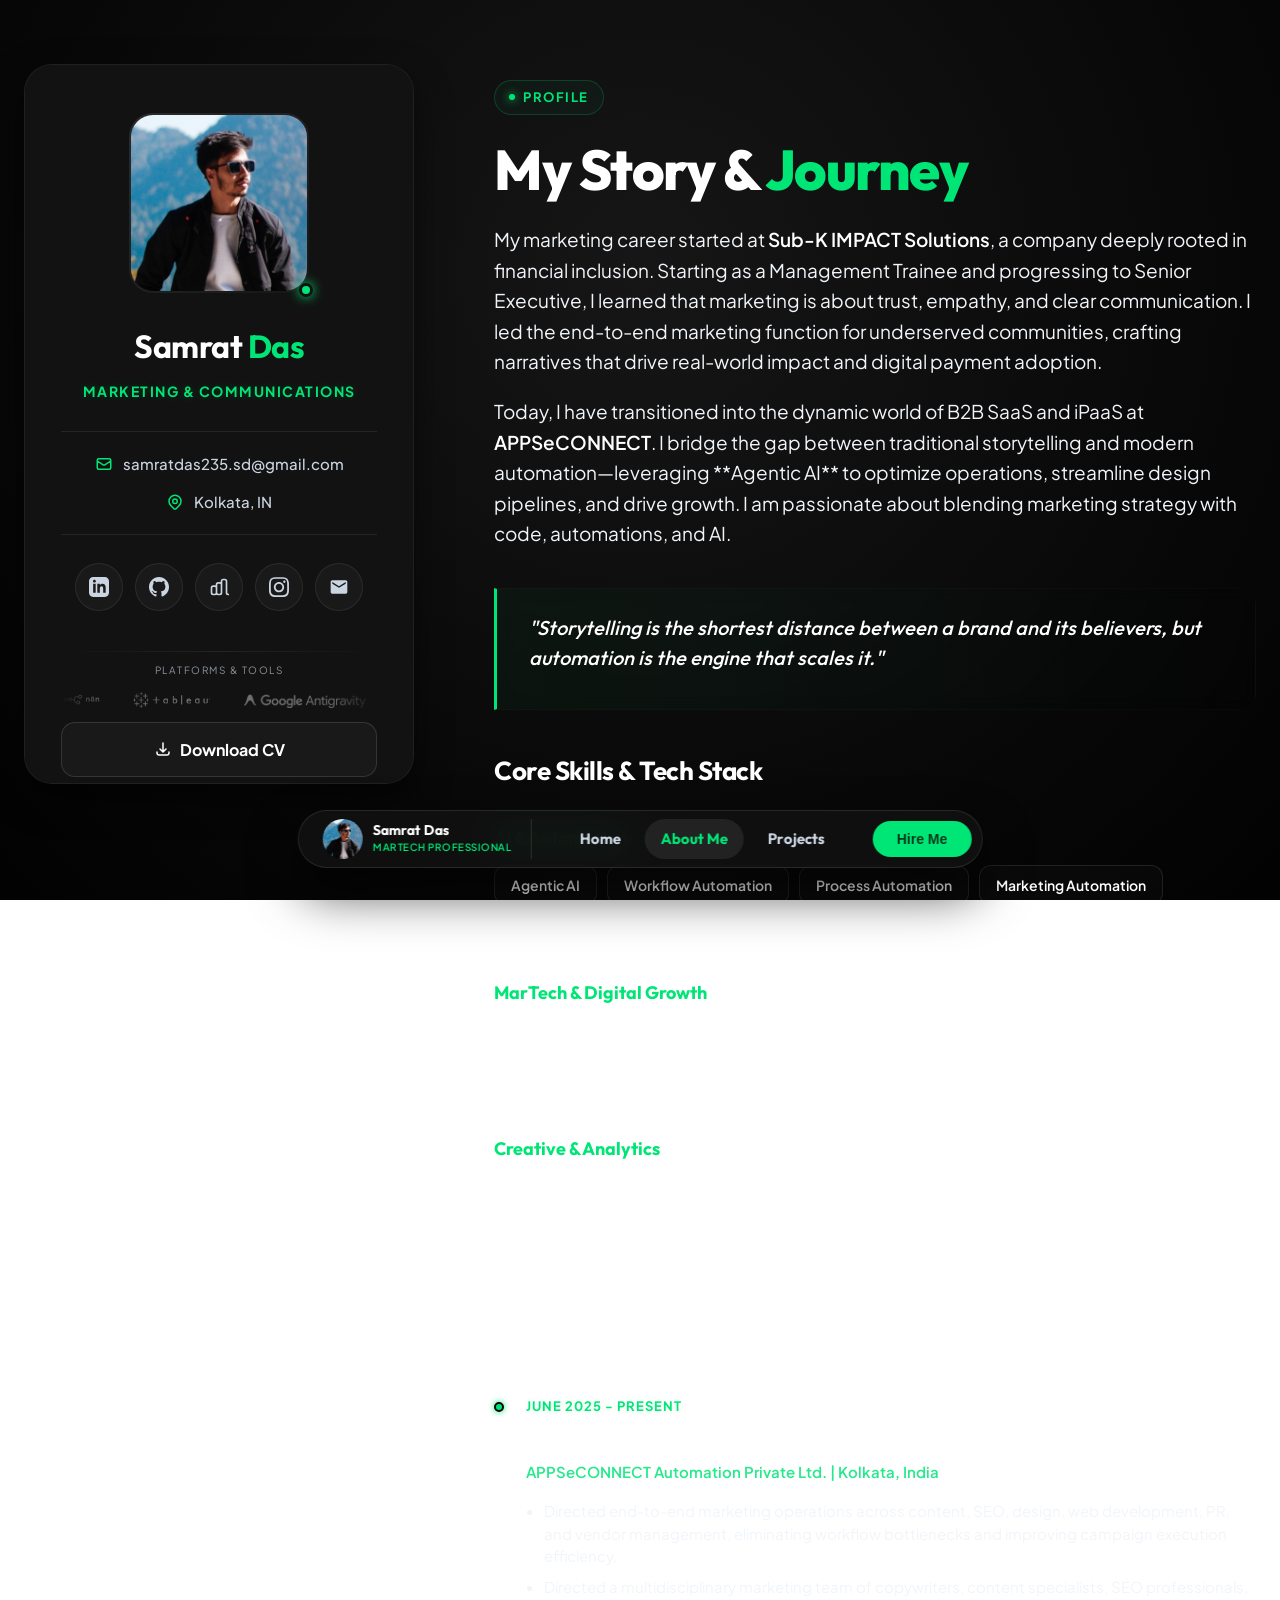
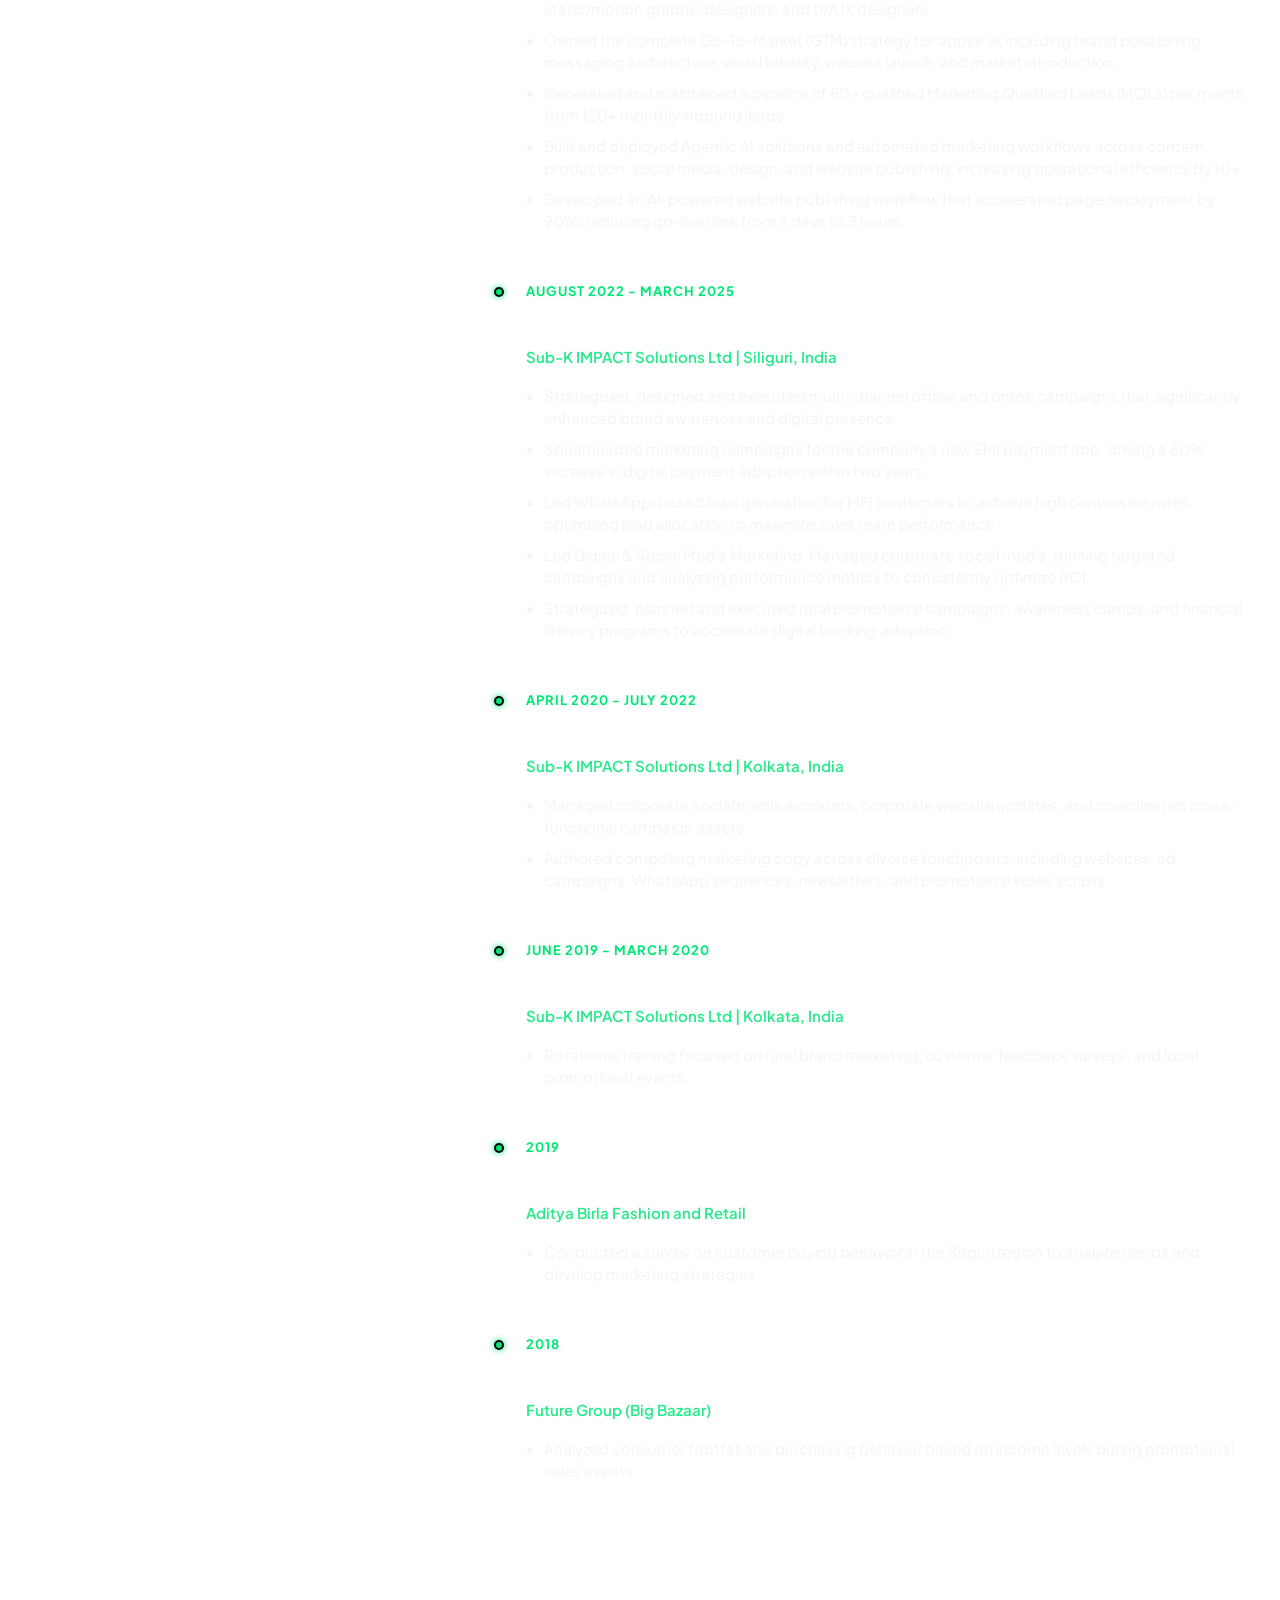
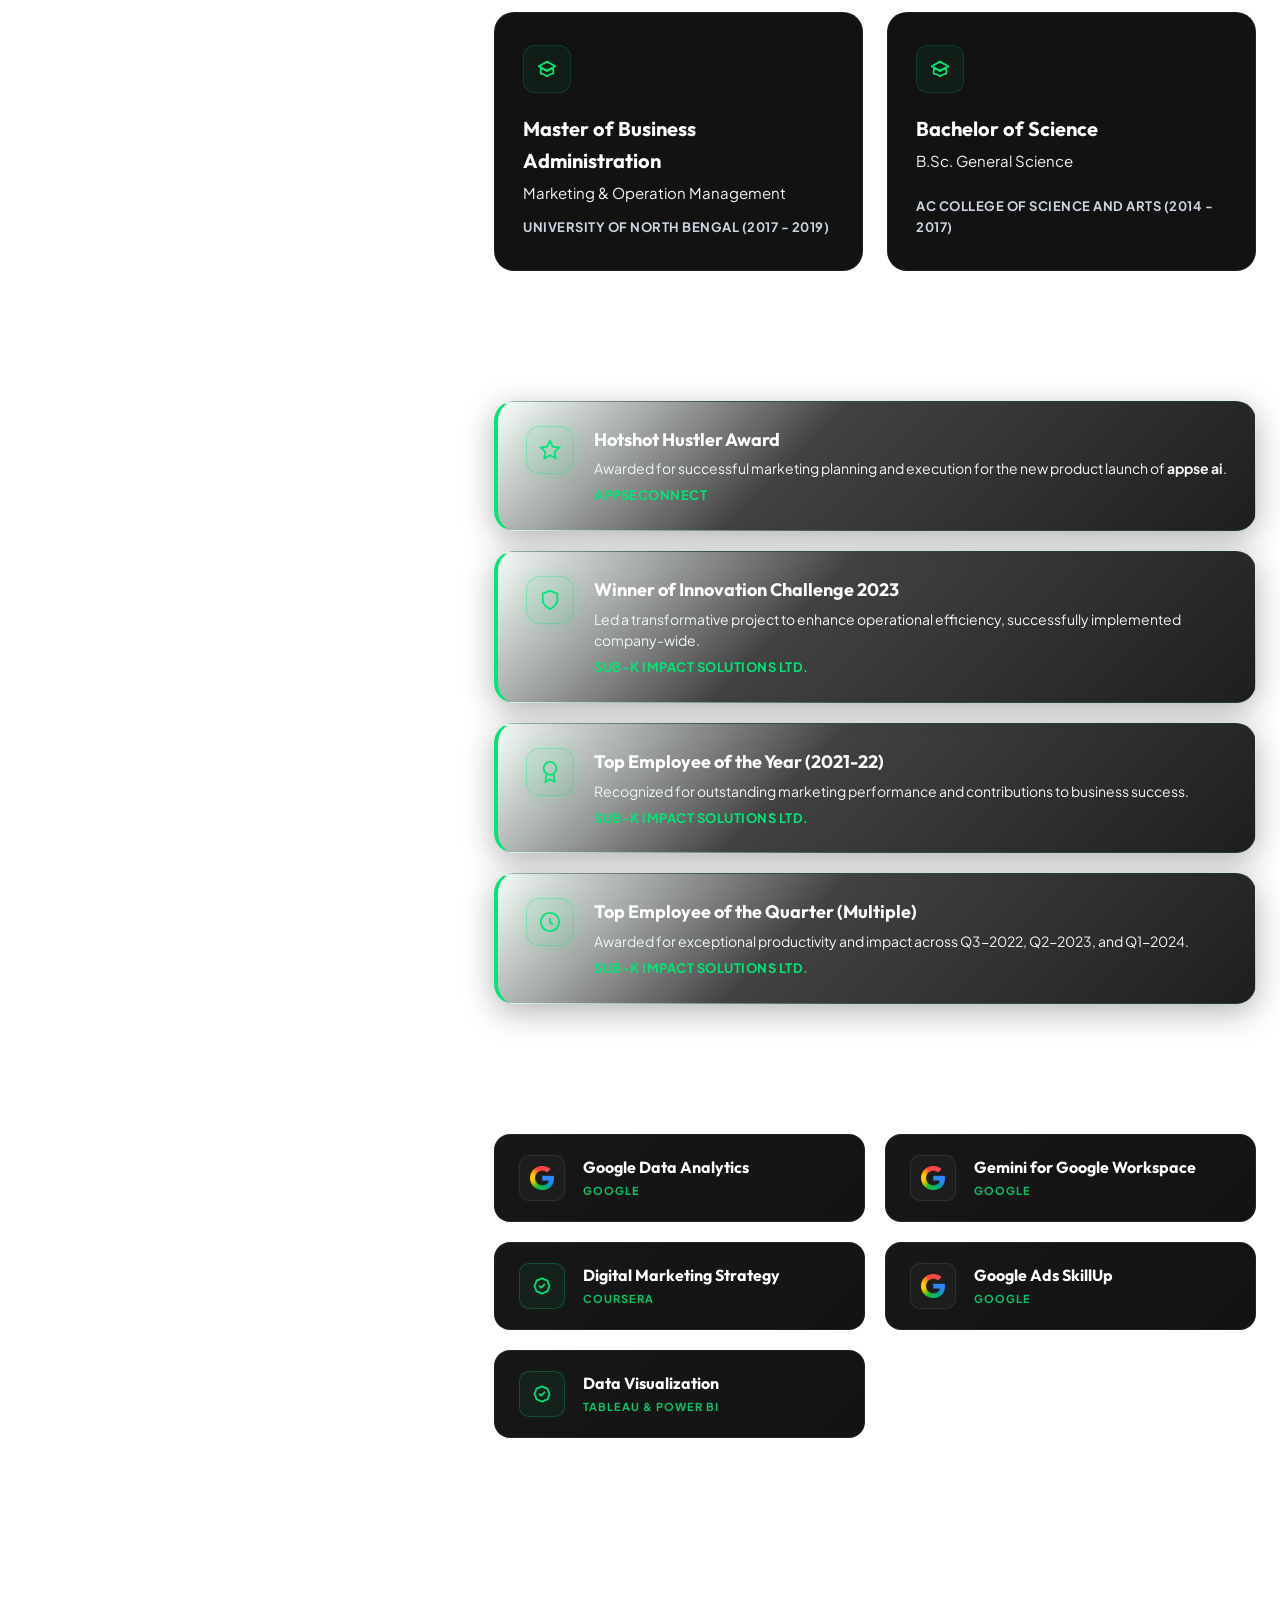
==== about.html @ 7d15639c "Fix mobile responsiveness: add cache buster to CSS links, prevent layout stretching using minmax, en" ====
<!DOCTYPE html>
<html lang="en">
<head>
    <meta charset="UTF-8">
    <meta name="viewport" content="width=device-width, initial-scale=1.0">
    <title>About Me | Samrat Das - Journey, Skills & Timeline</title>
    <meta name="description" content="Discover the professional story of Samrat Das. From financial inclusion campaigns at Sub-K to tech automations and Agentic AI GTM launches at APPSeCONNECT.">
    <!-- Google Fonts -->
    <link rel="preconnect" href="https://fonts.googleapis.com">
    <link rel="preconnect" href="https://fonts.gstatic.com" crossorigin>
    <link href="https://fonts.googleapis.com/css2?family=Outfit:wght@300;400;500;600;700;800&family=Plus+Jakarta+Sans:wght@300;400;500;600;700;800&display=swap" rel="stylesheet">
    <link rel="stylesheet" href="style.css?v=2">
</head>
<body>

    <!-- Main Container -->
    <div class="app-container">

        <!-- Left Column: Profile Card (Sticky on Desktop) -->
        <aside class="profile-sidebar">
            <div class="profile-card">
                <div class="avatar-container">
                    <img src="assets/samrat.jpg" alt="Samrat Das" class="profile-avatar">
                    <div class="status-indicator"></div>
                </div>
                
                <h1 class="profile-name">Samrat <span class="accent-text">Das</span></h1>
                <p class="profile-title">Marketing & Communications</p>
                
                <div class="profile-info">
                    <div class="info-item">
                        <svg class="info-icon" fill="none" stroke="currentColor" stroke-width="2" viewBox="0 0 24 24"><path stroke-linecap="round" stroke-linejoin="round" d="M3 8l7.89 5.26a2 2 0 002.22 0L21 8M5 19h14a2 2 0 002-2V7a2 2 0 00-2-2H5a2 2 0 00-2 2v10a2 2 0 002 2z"></path></svg>
                        <a href="mailto:samratdas235.sd@gmail.com" class="info-text">samratdas235.sd@gmail.com</a>
                    </div>
                    <div class="info-item">
                        <svg class="info-icon" fill="none" stroke="currentColor" stroke-width="2" viewBox="0 0 24 24"><path stroke-linecap="round" stroke-linejoin="round" d="M17.657 16.657L13.414 20.9a1.998 1.998 0 01-2.827 0l-4.244-4.243a8 8 0 1111.314 0z"></path><path stroke-linecap="round" stroke-linejoin="round" d="M15 11a3 3 0 11-6 0 3 3 0 016 0z"></path></svg>
                        <span class="info-text">Kolkata, IN</span>
                    </div>
                </div>

                <div class="social-links">
                    <a href="https://www.linkedin.com/in/samratdas2803/" target="_blank" aria-label="LinkedIn" class="social-icon">
                        <svg fill="currentColor" viewBox="0 0 24 24" width="20" height="20"><path d="M19 0h-14c-2.761 0-5 2.239-5 5v14c0 2.761 2.239 5 5 5h14c2.762 0 5-2.239 5-5v-14c0-2.761-2.238-5-5-5zm-11 19h-3v-11h3v11zm-1.5-12.268c-.966 0-1.75-.779-1.75-1.75s.784-1.75 1.75-1.75 1.75.779 1.75 1.75-.784 1.75-1.75 1.75zm13.5 12.268h-3v-5.604c0-3.368-4-3.113-4 0v5.604h-3v-11h3v1.765c1.396-2.586 7-2.777 7 2.476v6.759z"/></svg>
                    </a>
                    <a href="https://github.com/samratdas235" target="_blank" aria-label="GitHub" class="social-icon">
                        <svg fill="currentColor" viewBox="0 0 24 24" width="20" height="20"><path d="M12 0c-6.626 0-12 5.373-12 12 0 5.302 3.438 9.8 8.207 11.387.599.111.793-.261.793-.577v-2.234c-3.338.726-4.033-1.416-4.033-1.416-.546-1.387-1.333-1.756-1.333-1.756-1.089-.745.083-.729.083-.729 1.205.084 1.839 1.237 1.839 1.237 1.07 1.834 2.807 1.304 3.492.997.107-.775.418-1.305.762-1.604-2.665-.305-5.467-1.334-5.467-5.931 0-1.311.469-2.381 1.236-3.221-.124-.303-.535-1.524.117-3.176 0 0 1.008-.322 3.301 1.23.957-.266 1.983-.399 3.003-.404 1.02.005 2.047.138 3.006.404 2.291-1.552 3.297-1.23 3.297-1.23.653 1.653.242 2.874.118 3.176.77.84 1.235 1.911 1.235 3.221 0 4.609-2.807 5.624-5.479 5.921.43.372.823 1.102.823 2.222v3.293c0 .319.192.694.801.576 4.765-1.589 8.199-6.086 8.199-11.386 0-6.627-5.373-12-12-12z"/></svg>
                    </a>
                    <a href="https://public.tableau.com/app/profile/samrat.das5402/vizzes" target="_blank" aria-label="Tableau" class="social-icon">
                        <svg fill="none" stroke="currentColor" stroke-width="2" viewBox="0 0 24 24" width="20" height="20"><path stroke-linecap="round" stroke-linejoin="round" d="M9 19v-6a2 2 0 00-2-2H5a2 2 0 00-2 2v6a2 2 0 002 2h2a2 2 0 002-2zm0 0V9a2 2 0 012-2h2a2 2 0 012 2v10m-6 0a2 2 0 002 2h2a2 2 0 002-2m0 0V5a2 2 0 012-2h2a2 2 0 012 2v14a2 2 0 002 2h2a2 2 0 002-2" /></svg>
                    </a>
                    <a href="https://www.instagram.com/mr.__samrat/" target="_blank" aria-label="Instagram" class="social-icon">
                        <svg fill="currentColor" viewBox="0 0 24 24" width="20" height="20"><path d="M12 2.163c3.204 0 3.584.012 4.85.07 3.252.148 4.771 1.691 4.919 4.919.058 1.265.069 1.645.069 4.849 0 3.205-.012 3.584-.069 4.849-.149 3.225-1.664 4.771-4.919 4.919-1.266.058-1.644.07-4.85.07-3.204 0-3.584-.012-4.849-.07-3.26-.149-4.771-1.699-4.919-4.92-.058-1.265-.07-1.644-.07-4.849 0-3.204.013-3.583.07-4.849.149-3.227 1.664-4.771 4.919-4.919 1.266-.057 1.645-.069 4.849-.069zm0-2c-3.259 0-3.667.014-4.947.072-4.358.2-6.78 2.618-6.98 6.98-.059 1.281-.073 1.689-.073 4.948 0 3.259.014 3.668.072 4.948.2 4.358 2.618 6.78 6.98 6.98 1.281.058 1.689.072 4.948.072 3.259 0 3.668-.014 4.948-.072 4.354-.2 6.782-2.618 6.979-6.98.059-1.28.073-1.689.073-4.948 0 3.259-.014 3.667-.072-4.947-.196-4.354-2.617-6.78-6.979-6.98-1.281-.059-1.69-.073-4.949-.073zm0 5.838c-3.403 0-6.162 2.759-6.162 6.162s2.759 6.163 6.162 6.163 6.162-2.759 6.162-6.163c0-3.403-2.759-6.162-6.162-6.162zm0 10.162c-2.209 0-4-1.79-4-4 0-2.209 1.791-4 4-4s4 1.791 4 4c0 2.21-1.791 4-4 4zm6.406-11.845c-.796 0-1.441.645-1.441 1.44s.645 1.44 1.441 1.44c.795 0 1.439-.645 1.439-1.44s-.644-1.44-1.439-1.44z"/></svg>
                    </a>
                    <a href="mailto:samratdas235.sd@gmail.com" aria-label="Email" class="social-icon">
                        <svg fill="currentColor" viewBox="0 0 24 24" width="20" height="20"><path d="M20 4H4c-1.1 0-1.99.9-1.99 2L2 18c0 1.1.9 2 2 2h16c1.1 0 2-.9 2-2V6c0-1.1-.9-2-2-2zm0 4l-8 5-8-5V6l8 5 8-5v2z"/></svg>
                    </a>
                </div>

                <div class="profile-marquee-section">
                    <div class="profile-separator"></div>
                    <div class="profile-marquee-label">Platforms & Tools</div>
                    <div class="logo-marquee-container">
                        <div class="logo-marquee-track">
                            <!-- Sequence 1 -->
                            <img src="assets/n8n.png" alt="n8n" class="marquee-logo logo-invert">
                            <img src="assets/tableau.png" alt="Tableau" class="marquee-logo logo-invert">
                            <img src="assets/antigravity.png" alt="Google Antigravity" class="marquee-logo logo-invert">
                            <img src="assets/invader.png" alt="Invader" class="marquee-logo logo-invert">
                            <img src="assets/chatgpt.png" alt="ChatGPT" class="marquee-logo logo-screen">
                            <img src="assets/google-ai-studio.png" alt="Google AI Studio" class="marquee-logo logo-screen">
                            <img src="assets/power-bi.png" alt="Power BI" class="marquee-logo logo-invert">
                            <!-- Sequence 2 -->
                            <img src="assets/n8n.png" alt="n8n" class="marquee-logo logo-invert">
                            <img src="assets/tableau.png" alt="Tableau" class="marquee-logo logo-invert">
                            <img src="assets/antigravity.png" alt="Google Antigravity" class="marquee-logo logo-invert">
                            <img src="assets/invader.png" alt="Invader" class="marquee-logo logo-invert">
                            <img src="assets/chatgpt.png" alt="ChatGPT" class="marquee-logo logo-screen">
                            <img src="assets/google-ai-studio.png" alt="Google AI Studio" class="marquee-logo logo-screen">
                            <img src="assets/power-bi.png" alt="Power BI" class="marquee-logo logo-invert">
                        </div>
                    </div>
                </div>

                <div class="action-buttons">
                    <a href="assets/resume-samrat-das-2026.pdf" download="Samrat-Das-Resume.pdf" class="btn btn-secondary w-full" id="btn-download-cv">
                        <svg class="btn-icon" fill="none" stroke="currentColor" stroke-width="2" viewBox="0 0 24 24"><path stroke-linecap="round" stroke-linejoin="round" d="M4 16v1a3 3 0 003 3h10a3 3 0 003-3v-1m-4-4l-4 4m0 0l-4-4m4 4V4"></path></svg>
                        Download CV
                    </a>
                    <button class="btn btn-primary w-full btn-trigger-contact" id="btn-contact-me">
                        <svg class="btn-icon" fill="none" stroke="currentColor" stroke-width="2" viewBox="0 0 24 24"><path stroke-linecap="round" stroke-linejoin="round" d="M8 12h.01M12 12h.01M16 12h.01M21 12c0 4.418-4.03 8-9 8a9.863 9.863 0 01-4.255-.949L3 20l1.395-3.72C3.512 15.042 3 13.574 3 12c0-4.418 4.03-8 9-8s9 3.582 9 8z"></path></svg>
                        Contact Me
                    </button>
                </div>
            </div>
        </aside>

        <!-- Right Column: Content Area -->
        <main class="content-area">

            <!-- ABOUT ME SECTION -->
            <section id="about" class="content-section">
                <div class="section-badge reveal active">
                    <span class="badge-dot"></span> Profile
                </div>
                
                <h2 class="section-title reveal active">
                    My Story & <span class="gradient-text">Journey</span>
                </h2>

                <div class="section-desc reveal active">
                    <p style="margin-bottom: 20px;">
                        My marketing career started at <strong>Sub-K IMPACT Solutions</strong>, a company deeply rooted in financial inclusion. Starting as a Management Trainee and progressing to Senior Executive, I learned that marketing is about trust, empathy, and clear communication. I led the end-to-end marketing function for underserved communities, crafting narratives that drive real-world impact and digital payment adoption.
                    </p>
                    <p>
                        Today, I have transitioned into the dynamic world of B2B SaaS and iPaaS at <strong>APPSeCONNECT</strong>. I bridge the gap between traditional storytelling and modern automation—leveraging **Agentic AI** to optimize operations, streamline design pipelines, and drive growth. I am passionate about blending marketing strategy with code, automations, and AI.
                    </p>
                </div>

                <!-- Blockquote -->
                <blockquote class="thematic-blockquote reveal">
                    <p class="quote-text">
                        "Storytelling is the shortest distance between a brand and its believers, but automation is the engine that scales it."
                    </p>
                </blockquote>

                <!-- Skills Section -->
                <div class="skills-wrapper reveal">
                    <h3 class="timeline-heading">Core Skills & Tech Stack</h3>
                    
                    <div style="margin-bottom: 24px;">
                        <h4 style="color: var(--color-primary); font-family: var(--font-heading); margin-bottom: 12px; font-size: 18px;">AI & Automation</h4>
                        <div class="skills-grid">
                            <span class="skill-badge">Agentic AI</span>
                            <span class="skill-badge">Workflow Automation</span>
                            <span class="skill-badge">Process Automation</span>
                            <span class="skill-badge">Marketing Automation</span>
                            <span class="skill-badge">Vibe Coding (Claude Code, Google Antigravity, Codex)</span>
                        </div>
                    </div>

                    <div style="margin-bottom: 24px;">
                        <h4 style="color: var(--color-primary); font-family: var(--font-heading); margin-bottom: 12px; font-size: 18px;">MarTech & Digital Growth</h4>
                        <div class="skills-grid">
                            <span class="skill-badge">SEO, AEO, GEO, LLM Optimization</span>
                            <span class="skill-badge">Online Lead Generation</span>
                            <span class="skill-badge">WhatsApp Marketing</span>
                            <span class="skill-badge">WordPress</span>
                            <span class="skill-badge">Digital/Traditional Campaigns</span>
                            <span class="skill-badge">Email Newsletters</span>
                            <span class="skill-badge">Facebook Ads / Marketing</span>
                        </div>
                    </div>

                    <div style="margin-bottom: 24px;">
                        <h4 style="color: var(--color-primary); font-family: var(--font-heading); margin-bottom: 12px; font-size: 18px;">Creative & Analytics</h4>
                        <div class="skills-grid">
                            <span class="skill-badge">Graphic Design (Adobe Suite, Figma, Canva)</span>
                            <span class="skill-badge">Data Visualization (Tableau, Power BI)</span>
                            <span class="skill-badge">Google Analytics</span>
                            <span class="skill-badge">Google Workspace</span>
                            <span class="skill-badge">MS Office</span>
                        </div>
                    </div>
                </div>

                <!-- Career Timeline -->
                <div class="timeline-wrapper reveal" style="margin-top: 56px;">
                    <h3 class="timeline-heading">Professional Journey</h3>
                    
                    <div class="timeline">
                        <!-- Job 1 -->
                        <div class="timeline-item">
                            <div class="timeline-dot"></div>
                            <div class="timeline-date">June 2025 - Present</div>
                            <h4 class="timeline-role">Marketing Coordinator</h4>
                            <span class="timeline-company">APPSeCONNECT Automation Private Ltd. | Kolkata, India</span>
                            <ul class="timeline-details">
                                <li>Directed end-to-end marketing operations across content, SEO, design, web development, PR, and vendor management, eliminating workflow bottlenecks and improving campaign execution efficiency.</li>
                                <li>Directed a multidisciplinary marketing team of copywriters, content specialists, SEO professionals, static/motion graphic designers, and UI/UX designers.</li>
                                <li>Owned the complete Go-To-Market (GTM) strategy for appse ai, including brand positioning, messaging architecture, visual identity, website launch, and market introduction.</li>
                                <li>Generated and maintained a pipeline of 80+ qualified Marketing Qualified Leads (MQLs) per month from 120+ monthly inbound leads.</li>
                                <li>Built and deployed Agentic AI solutions and automated marketing workflows across content production, social media, design, and website publishing, increasing operational efficiency by 10x.</li>
                                <li>Developed an AI-powered website publishing workflow that accelerated page deployment by 90%, reducing go-live time from 3 days to 3 hours.</li>
                            </ul>
                        </div>
                        
                        <!-- Job 2 -->
                        <div class="timeline-item">
                            <div class="timeline-dot"></div>
                            <div class="timeline-date">August 2022 - March 2025</div>
                            <h4 class="timeline-role">Sr. Executive - Marketing and Communication</h4>
                            <span class="timeline-company">Sub-K IMPACT Solutions Ltd | Siliguri, India</span>
                            <ul class="timeline-details">
                                <li>Strategised, designed and executed multi-channel offline and online campaigns that significantly enhanced brand awareness and digital presence.</li>
                                <li>Spearheaded marketing campaigns for the company’s new EMI payment app, driving a 60% increase in digital payment adoption within two years.</li>
                                <li>Led WhatsApp-based lead generation for MFI customers to achieve high conversion rates, optimizing lead allocation to maximize sales team performance.</li>
                                <li>Led Digital & Social Media Marketing. Managed corporate social media, running targeted campaigns and analyzing performance metrics to consistently optimize ROI.</li>
                                <li>Strategized, planned and executed rural promotional campaigns, awareness camps, and financial literacy programs to accelerate digital banking adoption.</li>
                            </ul>
                        </div>
                        
                        <!-- Job 3 -->
                        <div class="timeline-item">
                            <div class="timeline-dot"></div>
                            <div class="timeline-date">April 2020 - July 2022</div>
                            <h4 class="timeline-role">Executive - Marketing and Communication</h4>
                            <span class="timeline-company">Sub-K IMPACT Solutions Ltd | Kolkata, India</span>
                            <ul class="timeline-details">
                                <li>Managed corporate social media accounts, corporate website updates, and coordinated cross-functional campaign assets.</li>
                                <li>Authored compelling marketing copy across diverse touchpoints, including websites, ad campaigns, WhatsApp sequences, newsletters, and promotional video scripts.</li>
                            </ul>
                        </div>

                        <!-- Job 4 -->
                        <div class="timeline-item">
                            <div class="timeline-dot"></div>
                            <div class="timeline-date">June 2019 - March 2020</div>
                            <h4 class="timeline-role">Management Trainee</h4>
                            <span class="timeline-company">Sub-K IMPACT Solutions Ltd | Kolkata, India</span>
                            <ul class="timeline-details">
                                <li>Rotational training focused on rural brand marketing, customer feedback surveys, and local promotional events.</li>
                            </ul>
                        </div>

                        <!-- Job 5 -->
                        <div class="timeline-item">
                            <div class="timeline-dot"></div>
                            <div class="timeline-date">2019</div>
                            <h4 class="timeline-role">Marketing Intern</h4>
                            <span class="timeline-company">Aditya Birla Fashion and Retail</span>
                            <ul class="timeline-details">
                                <li>Conducted a survey on customer buying behavior in the Siliguri region to analyze trends and develop marketing strategies.</li>
                            </ul>
                        </div>

                        <!-- Job 6 -->
                        <div class="timeline-item">
                            <div class="timeline-dot"></div>
                            <div class="timeline-date">2018</div>
                            <h4 class="timeline-role">Marketing Trainee (On-Job Training)</h4>
                            <span class="timeline-company">Future Group (Big Bazaar)</span>
                            <ul class="timeline-details">
                                <li>Analyzed consumer footfall and purchasing behavior based on income levels during promotional sales events.</li>
                            </ul>
                        </div>
                    </div>
                </div>

                <!-- Education Section -->
                <div class="timeline-wrapper reveal" style="margin-top: 56px;">
                    <h3 class="timeline-heading">Education</h3>
                    <div class="education-grid">
                        <div class="edu-card">
                            <span class="edu-icon">
                                <svg fill="none" stroke="currentColor" stroke-width="2" viewBox="0 0 24 24"><path stroke-linecap="round" stroke-linejoin="round" d="M12 14l9-5-9-5-9 5 9 5z"></path><path stroke-linecap="round" stroke-linejoin="round" d="M12 14l6.16-3.422a12.083 12.083 0 01.665 6.479A11.952 11.952 0 0012 20.055a11.952 11.952 0 00-6.824-2.998 12.078 12.078 0 01.665-6.479L12 14z"></path></svg>
                            </span>
                            <h4 class="edu-degree">Master of Business Administration</h4>
                            <p class="edu-subject">Marketing & Operation Management</p>
                            <span class="edu-college">University Of North Bengal (2017 - 2019)</span>
                        </div>
                        <div class="edu-card">
                            <span class="edu-icon">
                                <svg fill="none" stroke="currentColor" stroke-width="2" viewBox="0 0 24 24"><path stroke-linecap="round" stroke-linejoin="round" d="M12 14l9-5-9-5-9 5 9 5z"></path><path stroke-linecap="round" stroke-linejoin="round" d="M12 14l6.16-3.422a12.083 12.083 0 01.665 6.479A11.952 11.952 0 0012 20.055a11.952 11.952 0 00-6.824-2.998 12.078 12.078 0 01.665-6.479L12 14z"></path></svg>
                            </span>
                            <h4 class="edu-degree">Bachelor of Science</h4>
                            <p class="edu-subject">B.Sc. General Science</p>
                            <span class="edu-college">AC College of Science and Arts (2014 - 2017)</span>
                        </div>
                    </div>
                </div>

                <!-- Achievements & Certifications -->
                <div class="timeline-wrapper reveal" style="margin-top: 56px;">
                    <h3 class="timeline-heading">Achievements & Awards</h3>
                    <div class="achievements-grid">
                        <div class="achievement-card">
                            <div class="achievement-icon-box">
                                <svg width="22" height="22" viewBox="0 0 24 24" fill="none" stroke="currentColor" stroke-width="2"><path d="M12 2l3.09 6.26L22 9.27l-5 4.87 1.18 6.88L12 17.77l-6.18 3.25L7 14.14 2 9.27l6.91-1.01L12 2z"/></svg>
                            </div>
                            <div class="achievement-details">
                                <h4>Hotshot Hustler Award</h4>
                                <p>Awarded for successful marketing planning and execution for the new product launch of <strong>appse ai</strong>.</p>
                                <span class="achievement-company">APPSeCONNECT</span>
                            </div>
                        </div>

                        <div class="achievement-card">
                            <div class="achievement-icon-box">
                                <svg width="22" height="22" viewBox="0 0 24 24" fill="none" stroke="currentColor" stroke-width="2"><path d="M12 22s8-4 8-10V5l-8-3-8 3v7c0 6 8 10 8 10z"/></svg>
                            </div>
                            <div class="achievement-details">
                                <h4>Winner of Innovation Challenge 2023</h4>
                                <p>Led a transformative project to enhance operational efficiency, successfully implemented company-wide.</p>
                                <span class="achievement-company">Sub-K IMPACT Solutions Ltd.</span>
                            </div>
                        </div>

                        <div class="achievement-card">
                            <div class="achievement-icon-box">
                                <svg width="22" height="22" viewBox="0 0 24 24" fill="none" stroke="currentColor" stroke-width="2"><circle cx="12" cy="8" r="7"/><path d="M8.21 13.89L7 23l5-3 5 3-1.21-9.12"/></svg>
                            </div>
                            <div class="achievement-details">
                                <h4>Top Employee of the Year (2021-22)</h4>
                                <p>Recognized for outstanding marketing performance and contributions to business success.</p>
                                <span class="achievement-company">Sub-K IMPACT Solutions Ltd.</span>
                            </div>
                        </div>

                        <div class="achievement-card">
                            <div class="achievement-icon-box">
                                <svg width="22" height="22" viewBox="0 0 24 24" fill="none" stroke="currentColor" stroke-width="2"><circle cx="12" cy="12" r="10"/><path d="M12 8v4l3 3"/></svg>
                            </div>
                            <div class="achievement-details">
                                <h4>Top Employee of the Quarter (Multiple)</h4>
                                <p>Awarded for exceptional productivity and impact across Q3-2022, Q2-2023, and Q1-2024.</p>
                                <span class="achievement-company">Sub-K IMPACT Solutions Ltd.</span>
                            </div>
                        </div>
                    </div>
                </div>

                <!-- Certifications Section -->
                <div class="timeline-wrapper reveal" style="margin-top: 56px;">
                    <h3 class="timeline-heading">Verified Certifications</h3>
                    <div class="certifications-grid">
                        <div class="certification-card">
                            <div class="cert-icon-wrapper cert-icon-logo">
                                <img src="assets/google.png" alt="Google Logo">
                            </div>
                            <div class="cert-info">
                                <h4 class="cert-name">Google Data Analytics</h4>
                                <span class="cert-issuer">Google</span>
                            </div>
                        </div>

                        <div class="certification-card">
                            <div class="cert-icon-wrapper cert-icon-logo">
                                <img src="assets/google.png" alt="Google Logo">
                            </div>
                            <div class="cert-info">
                                <h4 class="cert-name">Gemini for Google Workspace</h4>
                                <span class="cert-issuer">Google</span>
                            </div>
                        </div>

                        <div class="certification-card">
                            <div class="cert-icon-wrapper">
                                <svg viewBox="0 0 24 24" fill="none" stroke="currentColor" stroke-width="2" width="20" height="20">
                                    <path stroke-linecap="round" stroke-linejoin="round" d="M9 12l2 2 4-4M7.835 4.697a3.42 3.42 0 001.946-.806 3.42 3.42 0 014.438 0 3.42 3.42 0 001.946.806 3.42 3.42 0 013.138 3.138 3.42 3.42 0 00.806 1.946 3.42 3.42 0 010 4.438 3.42 3.42 0 00-.806 1.946 3.42 3.42 0 01-3.138 3.138 3.42 3.42 0 00-1.946.806 3.42 3.42 0 01-4.438 0 3.42 3.42 0 00-1.946-.806 3.42 3.42 0 01-3.138-3.138 3.42 3.42 0 00-.806-1.946 3.42 3.42 0 010-4.438 3.42 3.42 0 00.806-1.946 3.42 3.42 0 013.138-3.138z" />
                                </svg>
                            </div>
                            <div class="cert-info">
                                <h4 class="cert-name">Digital Marketing Strategy</h4>
                                <span class="cert-issuer">Coursera</span>
                            </div>
                        </div>

                        <div class="certification-card">
                            <div class="cert-icon-wrapper cert-icon-logo">
                                <img src="assets/google.png" alt="Google Logo">
                            </div>
                            <div class="cert-info">
                                <h4 class="cert-name">Google Ads SkillUp</h4>
                                <span class="cert-issuer">Google</span>
                            </div>
                        </div>

                        <div class="certification-card">
                            <div class="cert-icon-wrapper">
                                <svg viewBox="0 0 24 24" fill="none" stroke="currentColor" stroke-width="2" width="20" height="20">
                                    <path stroke-linecap="round" stroke-linejoin="round" d="M9 12l2 2 4-4M7.835 4.697a3.42 3.42 0 001.946-.806 3.42 3.42 0 014.438 0 3.42 3.42 0 001.946.806 3.42 3.42 0 013.138 3.138 3.42 3.42 0 00.806 1.946 3.42 3.42 0 010 4.438 3.42 3.42 0 00-.806 1.946 3.42 3.42 0 01-3.138 3.138 3.42 3.42 0 00-1.946.806 3.42 3.42 0 01-4.438 0 3.42 3.42 0 00-1.946-.806 3.42 3.42 0 01-3.138-3.138 3.42 3.42 0 00-.806-1.946 3.42 3.42 0 010-4.438 3.42 3.42 0 00.806-1.946 3.42 3.42 0 013.138-3.138z" />
                                </svg>
                            </div>
                            <div class="cert-info">
                                <h4 class="cert-name">Data Visualization</h4>
                                <span class="cert-issuer">Tableau & Power BI</span>
                            </div>
                        </div>
                    </div>
                </div>
            </section>

        </main>

        <!-- Floating Bottom Navbar (Desktop + Mobile) -->
        <nav class="floating-navbar">
            <div class="navbar-profile">
                <img src="assets/samrat.jpg" alt="Samrat" class="nav-thumb">
                <div class="nav-profile-text">
                    <span class="nav-name">Samrat Das</span>
                    <span class="nav-role">MarTech Professional</span>
                </div>
            </div>

            <ul class="nav-menu">
                <li class="nav-item">
                    <a href="index.html" class="nav-link">Home</a>
                </li>
                <li class="nav-item active">
                    <a href="about.html" class="nav-link">About Me</a>
                </li>
                <li class="nav-item">
                    <a href="projects.html" class="nav-link">Projects</a>
                </li>
            </ul>

            <div class="navbar-actions">
                <button class="btn btn-nav-cta btn-trigger-contact" id="btn-hire-me">Hire Me</button>
            </div>
        </nav>

    </div>

    <!-- Contact Modal (Global Overlay) -->
    <div id="contact-modal" class="modal-overlay">
        <div class="modal-card">
            <button id="btn-close-modal" class="btn-close-modal" aria-label="Close Contact Form">
                <svg fill="none" stroke="currentColor" stroke-width="2" viewBox="0 0 24 24" width="20" height="20"><path stroke-linecap="round" stroke-linejoin="round" d="M6 18L18 6M6 6l12 12"></path></svg>
            </button>
            
            <div class="modal-header">
                <div class="section-badge">
                    <span class="badge-dot"></span> CONTACT
                </div>
                <h2 class="modal-title">Let's Connect and Build Together</h2>
                <p class="modal-desc">
                    Looking to scale your brand, integrate Agentic AI, or automate marketing pipelines? Drop me a message!
                </p>
            </div>

            <div class="contact-box">
                <div class="contact-details-grid">
                    <div class="contact-detail-card">
                        <span class="detail-icon-wrapper">
                            <svg fill="none" stroke="currentColor" stroke-width="2" viewBox="0 0 24 24" width="18" height="18"><path stroke-linecap="round" stroke-linejoin="round" d="M3 8l7.89 5.26a2 2 0 002.22 0L21 8M5 19h14a2 2 0 002-2V7a2 2 0 00-2-2H5a2 2 0 00-2 2v10a2 2 0 002 2z"></path></svg>
                        </span>
                        <h4>Email Me</h4>
                        <a href="mailto:samratdas235.sd@gmail.com">samratdas235.sd@gmail.com</a>
                    </div>
                    <div class="contact-detail-card">
                        <span class="detail-icon-wrapper">
                            <svg fill="none" stroke="currentColor" stroke-width="2" viewBox="0 0 24 24" width="18" height="18"><path stroke-linecap="round" stroke-linejoin="round" d="M13.828 10.172a4 4 0 00-5.656 0l-4 4a4 4 0 105.656 5.656l1.102-1.101m-.758-4.899a4 4 0 005.656 0l4-4a4 4 0 00-5.656-5.656l-1.1 1.1"></path></svg>
                        </span>
                        <h4>LinkedIn</h4>
                        <a href="https://www.linkedin.com/in/samratdas2803/" target="_blank">linkedin.com/in/samratdas2803</a>
                    </div>
                </div>

                <!-- Contact Form -->
                <form id="portfolio-contact-form" class="contact-form">
                    <div class="form-row-2">
                        <div class="form-group">
                            <label for="form-name">Your Name</label>
                            <input type="text" id="form-name" required placeholder="John Doe">
                        </div>
                        <div class="form-group">
                            <label for="form-email">Your Email</label>
                            <input type="email" id="form-email" required placeholder="john@example.com">
                        </div>
                    </div>
                    
                    <div class="form-group">
                        <label for="form-subject">Subject</label>
                        <input type="text" id="form-subject" required placeholder="Project Inquiry / Automation Consulting">
                    </div>

                    <div class="form-group">
                        <label for="form-message">Message</label>
                        <textarea id="form-message" rows="4" required placeholder="Hi Samrat, I would love to collaborate on..."></textarea>
                    </div>

                    <button type="submit" class="btn btn-primary btn-submit">
                        <span>Send Message</span>
                        <svg class="send-icon" fill="none" stroke="currentColor" stroke-width="2" viewBox="0 0 24 24" width="16" height="16"><path stroke-linecap="round" stroke-linejoin="round" d="M12 19l9 2-9-18-9 18 9-2zm0 0v-8"></path></svg>
                    </button>
                </form>

                <!-- Success Message -->
                <div id="form-success-overlay" class="success-overlay">
                    <div class="success-content">
                        <div class="success-icon-wrapper">
                            <svg fill="none" stroke="currentColor" stroke-width="3" viewBox="0 0 24 24" width="24" height="24"><path stroke-linecap="round" stroke-linejoin="round" d="M5 13l4 4L19 7"></path></svg>
                        </div>
                        <h3>Message Sent Successfully!</h3>
                        <p>Thank you for reaching out, Samrat will get back to you shortly.</p>
                        <button class="btn btn-primary" id="btn-close-success">Close</button>
                    </div>
                </div>
            </div>
        </div>
    </div>

    <!-- Script File -->
    <script src="script.js"></script>
</body>
</html>
---- style.css ----
/* ==========================================================================
   CSS DESIGN SYSTEM & STYLING - SAMRAT DAS PORTFOLIO (NEON EMERALD GREEN THEME)
   ========================================================================== */

/* Custom Variables */
:root {
    --color-bg-dark: #070707; /* Near Solid Obsidian Black */
    --color-bg-gradient: radial-gradient(circle at 50% 30%, #161616 0%, #070707 70%, #020202 100%); /* Faint, soft light spotlight in dark canvas */
    
    --color-card-bg: #121212; /* Solid Dark Gray Cards from reference image */
    --color-card-border: rgba(255, 255, 255, 0.06); /* Subtly defined border */
    --color-card-border-hover: rgba(0, 230, 118, 0.35); /* Interactive Neon Green Border */
    
    --color-primary: #00e676; /* Bright Neon Emerald Green */
    --color-primary-hover: #00c853;
    --color-primary-glow: rgba(0, 230, 118, 0.15); /* Glowing Green Shadows */
    --color-accent: #00c853; /* Complementary accent green */
    --color-text-white: #ffffff; /* Brighter pure white for titles */
    --color-text-gray: #f1f5f9; /* High contrast Slate Grey-White for descriptions */
    --color-text-muted: #cbd5e1; /* Brighter secondary text for bullets and lists */
    
    --font-heading: 'Outfit', 'Plus Jakarta Sans', -apple-system, BlinkMacSystemFont, sans-serif;
    --font-body: 'Plus Jakarta Sans', -apple-system, BlinkMacSystemFont, sans-serif;
    
    --transition-smooth: all 0.35s cubic-bezier(0.25, 0.8, 0.25, 1);
    --transition-fast: all 0.2s ease-in-out;
}

/* Reset & Base Styles */
* {
    margin: 0;
    padding: 0;
    box-sizing: border-box;
    scroll-behavior: smooth;
}

html, body {
    max-width: 100%;
    overflow-x: hidden;
}

body {
    background: var(--color-bg-gradient);
    background-attachment: fixed;
    color: var(--color-text-gray);
    font-family: var(--font-body);
    line-height: 1.6;
    min-height: 100vh;
    -webkit-font-smoothing: antialiased;
}

a {
    color: inherit;
    text-decoration: none;
    transition: var(--transition-fast);
}

/* Custom Scrollbar */
::-webkit-scrollbar {
    width: 8px;
}
::-webkit-scrollbar-track {
    background: var(--color-bg-dark);
}
::-webkit-scrollbar-thumb {
    background: #222222;
    border-radius: 4px;
}
::-webkit-scrollbar-thumb:hover {
    background: #333333;
}

/* App Container Layout (Desktop Grid) */
.app-container {
    display: grid;
    grid-template-columns: 390px 1fr;
    gap: 80px;
    max-width: 1280px;
    margin: 0 auto;
    padding: 64px 24px 140px 24px;
    position: relative;
}

/* Sidebar Styling (Sticky on Desktop) */
.profile-sidebar {
    position: sticky;
    top: 64px;
    height: calc(100vh - 180px);
    display: flex;
    flex-direction: column;
    z-index: 10;
}

.profile-card {
    background-color: var(--color-card-bg);
    border: 1px solid var(--color-card-border);
    backdrop-filter: blur(16px);
    -webkit-backdrop-filter: blur(16px);
    border-radius: 28px;
    padding: 48px 36px;
    display: flex;
    flex-direction: column;
    align-items: center;
    text-align: center;
    box-shadow: 0 15px 35px rgba(0, 0, 0, 0.5);
    height: 100%;
    overflow-y: auto;
    scrollbar-width: none; 
    position: relative;
    transition: border-color var(--transition-smooth);
}
.profile-card::-webkit-scrollbar {
    display: none;
}
.profile-card:hover {
    border-color: rgba(0, 230, 118, 0.2);
}

/* Avatar Container with glowing indicator */
.avatar-container {
    width: 180px;
    height: 180px;
    border-radius: 24px;
    position: relative;
    margin-bottom: 28px;
    background: linear-gradient(135deg, rgba(255, 255, 255, 0.1), rgba(255, 255, 255, 0.02));
    padding: 2px;
}

.profile-avatar {
    width: 100%;
    height: 100%;
    border-radius: 22px;
    object-fit: cover;
    display: block;
}

.status-indicator {
    width: 14px;
    height: 14px;
    background-color: var(--color-primary);
    border: 3px solid #121212;
    border-radius: 50%;
    position: absolute;
    bottom: -4px;
    right: -4px;
    box-shadow: 0 0 12px var(--color-primary);
    animation: statusPulse 2s infinite;
}

@keyframes statusPulse {
    0% {
        box-shadow: 0 0 0 0 rgba(0, 230, 118, 0.8);
    }
    70% {
        box-shadow: 0 0 0 8px rgba(0, 230, 118, 0);
    }
    100% {
        box-shadow: 0 0 0 0 rgba(0, 230, 118, 0);
    }
}

.profile-name {
    font-family: var(--font-heading);
    font-size: 32px;
    font-weight: 700;
    color: var(--color-text-white);
    margin-bottom: 8px;
    letter-spacing: -0.5px;
}

/* 2-Color styling for Heading */
.accent-text {
    color: var(--color-primary);
}

.profile-title {
    font-size: 14px;
    font-weight: 700;
    color: var(--color-primary);
    text-transform: uppercase;
    letter-spacing: 1.5px;
    margin-bottom: 28px;
    text-shadow: 0 0 10px rgba(0, 230, 118, 0.2);
}

.profile-info {
    width: 100%;
    border-top: 1px solid rgba(255, 255, 255, 0.08);
    border-bottom: 1px solid rgba(255, 255, 255, 0.08);
    padding: 20px 0;
    margin-bottom: 28px;
    display: flex;
    flex-direction: column;
    gap: 14px;
}

.info-item {
    display: flex;
    align-items: center;
    justify-content: center;
    gap: 10px;
    color: var(--color-text-muted);
    font-size: 15px;
    font-weight: 500;
}

.info-icon {
    width: 18px;
    height: 18px;
    color: var(--color-primary);
}

.info-text:hover {
    color: var(--color-primary);
}

/* Social Buttons */
.social-links {
    display: flex;
    gap: 12px;
    margin-bottom: 32px;
}

.social-icon {
    width: 48px;
    height: 48px;
    border-radius: 50%;
    background-color: rgba(255, 255, 255, 0.03);
    border: 1px solid rgba(255, 255, 255, 0.08);
    color: var(--color-text-muted);
    display: flex;
    align-items: center;
    justify-content: center;
    transition: var(--transition-fast);
}

.social-icon:hover {
    background-color: rgba(255, 255, 255, 0.08);
    color: var(--color-primary);
    border-color: rgba(0, 230, 118, 0.4);
    transform: translateY(-2px);
    box-shadow: 0 4px 15px rgba(0, 230, 118, 0.15);
}

/* Buttons */
.action-buttons {
    width: 100%;
    display: flex;
    flex-direction: column;
    gap: 12px;
    margin-top: auto;
}

.btn {
    display: inline-flex;
    align-items: center;
    justify-content: center;
    gap: 8px;
    padding: 14px 28px;
    border-radius: 14px;
    font-size: 16px;
    font-weight: 700;
    cursor: pointer;
    transition: var(--transition-smooth);
}

.w-full {
    width: 100%;
}

.btn-primary {
    background-color: var(--color-primary);
    color: #053b1b; /* Dark green text for contrast */
    border: none;
}

.btn-primary:hover {
    background-color: var(--color-primary-hover);
    box-shadow: 0 0 20px var(--color-primary-glow);
    transform: translateY(-2px);
}

.btn-secondary {
    background-color: rgba(255, 255, 255, 0.03);
    color: var(--color-text-white);
    border: 1px solid rgba(255, 255, 255, 0.12);
}

.btn-secondary:hover {
    background-color: rgba(255, 255, 255, 0.08);
    border-color: var(--color-primary);
    color: var(--color-primary);
    transform: translateY(-2px);
}

.btn-icon {
    width: 18px;
    height: 18px;
}

/* Main Content Column */
.content-area {
    display: block;
}

/* Content Sections with Fade-In Scroll Reveal */
.content-section {
    padding-top: 16px;
    margin-bottom: 80px;
}

.reveal {
    opacity: 0;
    transform: translateY(30px);
    transition: opacity 0.8s ease, transform 0.8s cubic-bezier(0.25, 0.8, 0.25, 1);
}

.reveal.active {
    opacity: 1;
    transform: translateY(0);
}

/* Section Header Badge */
.section-badge {
    display: inline-flex;
    align-items: center;
    gap: 8px;
    padding: 6px 14px;
    background-color: rgba(0, 230, 118, 0.04);
    border: 1px solid rgba(0, 230, 118, 0.2);
    border-radius: 20px;
    font-size: 13px;
    font-weight: 700;
    color: var(--color-primary);
    letter-spacing: 1.5px;
    margin-bottom: 24px;
    text-transform: uppercase;
}

.badge-dot {
    width: 6px;
    height: 6px;
    border-radius: 50%;
    background-color: var(--color-primary);
    box-shadow: 0 0 8px var(--color-primary);
}

/* Hero Quote Box / ZenG Highlight */
.hero-quote-box {
    display: inline-block;
    border: 1.5px solid var(--color-primary);
    border-radius: 6px;
    padding: 8px 18px;
    font-size: 15px;
    font-weight: 800;
    color: var(--color-primary);
    margin-bottom: 32px;
    font-family: var(--font-heading);
    letter-spacing: 0.5px;
    position: relative;
    text-transform: uppercase;
    box-shadow: 0 0 20px rgba(0, 230, 118, 0.1);
    background-color: rgba(2, 6, 23, 0.4);
}

/* Small green squares at corners to match style reference */
.hero-quote-box::before, .hero-quote-box::after {
    content: '';
    position: absolute;
    width: 5px;
    height: 5px;
    background-color: var(--color-primary);
    border: 1px solid #020202;
}
.hero-quote-box::before {
    top: -3px;
    left: -3px;
}
.hero-quote-box::after {
    bottom: -3px;
    right: -3px;
}

/* Section Title & Desc */
.section-title {
    font-family: var(--font-heading);
    font-size: 56px;
    font-weight: 800;
    line-height: 1.1;
    color: var(--color-text-white);
    margin-bottom: 24px;
    letter-spacing: -1.5px;
}

.gradient-text {
    color: var(--color-primary); /* Solid primary neon emerald green */
}

.section-desc {
    font-size: 19px;
    color: var(--color-text-gray);
    margin-bottom: 40px;
    max-width: 780px;
    line-height: 1.6;
    font-weight: 400;
}

.section-desc strong {
    color: var(--color-text-white);
    font-weight: 600;
}

/* Stats Dashboard Grid */
.stats-dashboard {
    display: grid;
    grid-template-columns: repeat(2, 1fr);
    gap: 24px;
    margin-bottom: 48px;
}

.stat-card {
    background-color: var(--color-card-bg);
    border: 1px solid var(--color-card-border);
    backdrop-filter: blur(12px);
    -webkit-backdrop-filter: blur(12px);
    border-radius: 20px;
    padding: 32px 28px;
    transition: var(--transition-smooth);
    position: relative;
    overflow: hidden;
}

.stat-card:hover {
    border-color: var(--color-card-border-hover);
    box-shadow: 0 10px 25px rgba(0, 230, 118, 0.15);
    transform: translateY(-4px);
}

.stat-card::after {
    content: '';
    position: absolute;
    top: -50%;
    left: -50%;
    width: 200%;
    height: 200%;
    background: radial-gradient(circle, rgba(0, 230, 118, 0.05) 0%, transparent 60%);
    opacity: 0;
    transition: var(--transition-smooth);
    pointer-events: none;
}

.stat-card:hover::after {
    opacity: 1;
}

.stat-number-wrapper {
    display: flex;
    align-items: baseline;
}

.stat-number {
    font-family: var(--font-heading);
    font-size: 54px;
    font-weight: 800;
    color: var(--color-text-white);
    line-height: 1;
    text-shadow: 0 0 20px rgba(255, 255, 255, 0.1);
}

.stat-suffix {
    font-family: var(--font-heading);
    font-size: 32px;
    font-weight: 800;
    color: var(--color-primary);
    margin-left: 2px;
}

.stat-label {
    margin-top: 12px;
    font-size: 16px;
    font-weight: 700;
    color: var(--color-text-white);
    line-height: 1.3;
}

.muted-detail {
    font-size: 13px;
    color: var(--color-text-muted);
    font-weight: 500;
    display: block;
    margin-top: 6px;
}

/* Quotes/Callouts Styling */
.thematic-blockquote {
    border-left: 3px solid var(--color-primary);
    padding: 24px 32px;
    background: linear-gradient(90deg, rgba(0, 230, 118, 0.04) 0%, transparent 100%);
    border-radius: 0 16px 16px 0;
    margin: 40px 0;
    position: relative;
    border-top: 1px solid rgba(255, 255, 255, 0.02);
    border-bottom: 1px solid rgba(255, 255, 255, 0.02);
    border-right: 1px solid rgba(255, 255, 255, 0.02);
    backdrop-filter: blur(8px);
}

.quote-text {
    font-family: var(--font-heading);
    font-size: 20px;
    font-style: italic;
    color: var(--color-text-white);
    line-height: 1.5;
    margin-bottom: 12px;
    font-weight: 500;
}

.quote-author {
    font-size: 14px;
    font-weight: 700;
    color: var(--color-primary);
    text-transform: uppercase;
    letter-spacing: 1.5px;
    display: block;
}

/* Feature Spotlight Cards */
.feature-card {
    background-color: var(--color-card-bg);
    border: 1px solid var(--color-card-border);
    backdrop-filter: blur(12px);
    border-radius: 24px;
    padding: 40px;
    margin-top: 48px;
    box-shadow: 0 15px 35px rgba(0, 0, 0, 0.3);
}

.feature-title {
    font-family: var(--font-heading);
    font-size: 26px;
    font-weight: 700;
    color: var(--color-text-white);
    margin-bottom: 16px;
}

.feature-desc {
    font-size: 17px;
    color: var(--color-text-gray);
    margin-bottom: 32px;
    line-height: 1.6;
}

.feature-grid {
    display: grid;
    grid-template-columns: repeat(2, 1fr);
    gap: 32px;
}

.feature-item {
    display: flex;
    gap: 16px;
}

.feature-icon-wrapper {
    flex-shrink: 0;
    width: 48px;
    height: 48px;
    border-radius: 12px;
    background-color: rgba(0, 230, 118, 0.08);
    border: 1px solid rgba(0, 230, 118, 0.2);
    color: var(--color-primary);
    display: flex;
    align-items: center;
    justify-content: center;
}

.feature-icon-wrapper svg {
    width: 20px;
    height: 20px;
}

.feature-item-text {
    font-size: 15px;
    color: var(--color-text-muted);
    line-height: 1.5;
}

.feature-item-text strong {
    color: var(--color-text-white);
    display: block;
    margin-bottom: 6px;
    font-size: 16px;
    font-weight: 600;
}

/* ==========================================================================
   ABOUT & TIMELINE STYLING
   ========================================================================== */

.experience-education-container {
    display: flex;
    flex-direction: column;
    gap: 56px;
}

.timeline-heading {
    font-family: var(--font-heading);
    font-size: 26px;
    font-weight: 700;
    color: var(--color-text-white);
    margin-bottom: 32px;
    letter-spacing: -0.5px;
}

.timeline-wrapper {
    position: relative;
}

.timeline {
    position: relative;
    padding-left: 32px;
}

/* Timeline Vertical Line */
.timeline::before {
    content: '';
    position: absolute;
    left: 4px;
    top: 6px;
    bottom: 6px;
    width: 2px;
    background: rgba(255, 255, 255, 0.1);
}

.timeline-item {
    position: relative;
    margin-bottom: 48px;
}

.timeline-item:last-child {
    margin-bottom: 0;
}

/* Timeline Dot */
.timeline-dot {
    position: absolute;
    left: -32px;
    top: 6px;
    width: 10px;
    height: 10px;
    border-radius: 50%;
    background-color: var(--color-primary);
    border: 2px solid var(--color-bg-dark);
    z-index: 2;
    transition: var(--transition-fast);
    box-shadow: 0 0 6px var(--color-primary);
}

.timeline-item:hover .timeline-dot {
    background-color: var(--color-primary-hover);
    box-shadow: 0 0 12px var(--color-primary);
    transform: scale(1.3);
}

.timeline-date {
    font-size: 13px;
    font-weight: 700;
    color: var(--color-primary);
    text-transform: uppercase;
    letter-spacing: 1px;
    margin-bottom: 8px;
    text-shadow: 0 0 8px rgba(0, 230, 118, 0.15);
}

.timeline-role {
    font-family: var(--font-heading);
    font-size: 22px;
    font-weight: 700;
    color: var(--color-text-white);
}

.timeline-company {
    font-size: 15px;
    color: var(--color-primary);
    opacity: 0.85;
    font-weight: 600;
    display: block;
    margin-bottom: 16px;
}

.timeline-details {
    padding-left: 18px;
    display: flex;
    flex-direction: column;
    gap: 8px;
}

.timeline-details li {
    font-size: 15px;
    color: var(--color-text-gray);
    line-height: 1.5;
    font-weight: 400;
}

/* Education Cards */
.education-grid {
    display: grid;
    grid-template-columns: repeat(2, 1fr);
    gap: 24px;
    margin-bottom: 32px;
}

.edu-card {
    background-color: var(--color-card-bg);
    border: 1px solid var(--color-card-border);
    backdrop-filter: blur(12px);
    border-radius: 20px;
    padding: 32px 28px;
    transition: var(--transition-smooth);
    display: flex;
    flex-direction: column;
}

.edu-card:hover {
    border-color: var(--color-card-border-hover);
    transform: translateY(-4px);
    box-shadow: 0 10px 25px rgba(0, 230, 118, 0.1);
}

.edu-icon {
    width: 48px;
    height: 48px;
    border-radius: 12px;
    background-color: rgba(0, 230, 118, 0.05);
    border: 1px solid rgba(0, 230, 118, 0.15);
    color: var(--color-primary);
    display: flex;
    align-items: center;
    justify-content: center;
    margin-bottom: 20px;
}

.edu-icon svg {
    width: 22px;
    height: 22px;
}

.edu-degree {
    font-family: var(--font-heading);
    font-size: 20px;
    font-weight: 700;
    color: var(--color-text-white);
    margin-bottom: 4px;
}

.edu-subject {
    font-size: 15px;
    color: var(--color-text-gray);
    margin-bottom: 12px;
}

.edu-college {
    font-size: 13px;
    font-weight: 700;
    color: var(--color-text-muted);
    text-transform: uppercase;
    letter-spacing: 0.5px;
    margin-top: auto;
}

/* Skills Badges Grid */
.skills-wrapper {
    margin-bottom: 32px;
}

.skills-grid {
    display: flex;
    flex-wrap: wrap;
    gap: 10px;
}

.skill-badge {
    padding: 8px 16px;
    background-color: rgba(255, 255, 255, 0.02);
    border: 1px solid rgba(255, 255, 255, 0.1);
    border-radius: 12px;
    font-size: 14px;
    font-weight: 600;
    color: var(--color-text-white);
    transition: var(--transition-fast);
}

.skill-badge:hover {
    background-color: rgba(0, 230, 118, 0.08);
    border-color: var(--color-primary);
    color: var(--color-primary);
    transform: translateY(-2px);
    box-shadow: 0 4px 12px rgba(0, 230, 118, 0.15);
}

/* Achievements List */
.achievements-grid {
    display: grid;
    grid-template-columns: 1fr;
    gap: 20px;
}

.achievement-card {
    background: linear-gradient(135deg, rgba(0, 230, 118, 0.03) 0%, rgba(18, 18, 18, 0.8) 40%, rgba(18, 18, 18, 0.95) 100%);
    border: 1px solid rgba(0, 230, 118, 0.1);
    border-left: 4px solid var(--color-primary);
    backdrop-filter: blur(12px);
    border-radius: 20px;
    padding: 24px 28px;
    display: flex;
    gap: 20px;
    align-items: flex-start;
    transition: var(--transition-smooth);
    box-shadow: 0 8px 32px 0 rgba(0, 0, 0, 0.3), 0 0 12px rgba(0, 230, 118, 0.02);
}

.achievement-card:hover {
    border-color: rgba(0, 230, 118, 0.35);
    border-left: 4px solid var(--color-primary);
    background: linear-gradient(135deg, rgba(0, 230, 118, 0.08) 0%, rgba(18, 18, 18, 0.9) 40%, rgba(18, 18, 18, 1) 100%);
    transform: translateY(-4px) scale(1.01);
    box-shadow: 0 12px 30px rgba(0, 230, 118, 0.15), 0 0 15px rgba(0, 230, 118, 0.05);
}

.achievement-icon-box {
    width: 48px;
    height: 48px;
    border-radius: 14px;
    background-color: rgba(0, 230, 118, 0.08);
    border: 1px solid rgba(0, 230, 118, 0.3);
    color: var(--color-primary);
    display: flex;
    align-items: center;
    justify-content: center;
    flex-shrink: 0;
    box-shadow: 0 0 15px rgba(0, 230, 118, 0.15);
    transition: var(--transition-smooth);
}

.achievement-card:hover .achievement-icon-box {
    background-color: var(--color-primary);
    color: #053b1b;
    border-color: var(--color-primary);
    transform: rotate(8deg) scale(1.1);
    box-shadow: 0 0 20px rgba(0, 230, 118, 0.4);
}

.achievement-details h4 {
    font-family: var(--font-heading);
    font-size: 18px;
    font-weight: 700;
    color: var(--color-text-white);
    margin-bottom: 4px;
}

.achievement-details p {
    font-size: 14px;
    color: var(--color-text-gray);
    line-height: 1.5;
}

.achievement-company {
    font-size: 13px;
    color: var(--color-primary);
    font-weight: 700;
    display: block;
    margin-top: 6px;
    text-transform: uppercase;
    letter-spacing: 0.5px;
}

/* Certifications Layout */
.certifications-grid {
    display: grid;
    grid-template-columns: repeat(2, 1fr);
    gap: 20px;
    margin-top: 24px;
}

.certification-card {
    background: linear-gradient(135deg, rgba(255, 255, 255, 0.02) 0%, rgba(255, 255, 255, 0.005) 100%);
    background-color: var(--color-card-bg);
    border: 1px solid var(--color-card-border);
    backdrop-filter: blur(12px);
    border-radius: 16px;
    padding: 20px 24px;
    display: flex;
    align-items: center;
    gap: 18px;
    transition: var(--transition-smooth);
    position: relative;
}

.certification-card:hover {
    border-color: rgba(0, 230, 118, 0.35);
    transform: translateY(-3px);
    box-shadow: 0 10px 25px rgba(0, 230, 118, 0.12);
    background: linear-gradient(135deg, rgba(0, 230, 118, 0.04) 0%, rgba(18, 18, 18, 0.8) 40%, rgba(18, 18, 18, 0.95) 100%);
}

.cert-icon-wrapper {
    width: 46px;
    height: 46px;
    border-radius: 10px;
    background-color: rgba(0, 230, 118, 0.06);
    border: 1px solid rgba(0, 230, 118, 0.22);
    color: var(--color-primary);
    display: flex;
    align-items: center;
    justify-content: center;
    flex-shrink: 0;
    transition: var(--transition-smooth);
    box-shadow: 0 0 10px rgba(0, 230, 118, 0.05);
}

.certification-card:hover .cert-icon-wrapper {
    background-color: var(--color-primary);
    color: #053b1b;
    border-color: var(--color-primary);
    box-shadow: 0 0 15px rgba(0, 230, 118, 0.35);
    transform: scale(1.08) rotate(5deg);
}

.cert-icon-logo {
    background-color: rgba(255, 255, 255, 0.03);
    border-color: rgba(255, 255, 255, 0.08);
}

.cert-icon-logo img {
    width: 24px;
    height: 24px;
    object-fit: contain;
}

.certification-card:hover .cert-icon-logo {
    background-color: rgba(255, 255, 255, 0.08) !important;
    border-color: rgba(255, 255, 255, 0.2) !important;
    box-shadow: 0 0 15px rgba(255, 255, 255, 0.1) !important;
}

.cert-info {
    display: flex;
    flex-direction: column;
    gap: 4px;
}

.cert-name {
    font-family: var(--font-heading);
    font-size: 16px;
    font-weight: 700;
    color: var(--color-text-white);
    line-height: 1.4;
    transition: var(--transition-fast);
}

.certification-card:hover .cert-name {
    color: var(--color-primary);
}

.cert-issuer {
    font-size: 11px;
    color: var(--color-primary);
    font-weight: 700;
    text-transform: uppercase;
    letter-spacing: 1px;
    opacity: 0.85;
}

/* Projects Layout */
.projects-grid {
    display: grid;
    grid-template-columns: repeat(2, 1fr);
    gap: 28px;
    margin-top: 24px;
}

.project-card {
    background: linear-gradient(135deg, rgba(255, 255, 255, 0.02) 0%, rgba(255, 255, 255, 0.005) 100%);
    background-color: var(--color-card-bg);
    border: 1px solid var(--color-card-border);
    backdrop-filter: blur(12px);
    border-radius: 24px;
    padding: 32px;
    display: flex;
    flex-direction: column;
    height: 100%;
    transition: var(--transition-smooth);
    position: relative;
    overflow: hidden;
}

.project-card:hover {
    border-color: rgba(0, 230, 118, 0.35);
    transform: translateY(-4px);
    box-shadow: 0 12px 30px rgba(0, 230, 118, 0.15);
    background: linear-gradient(135deg, rgba(0, 230, 118, 0.03) 0%, rgba(18, 18, 18, 0.8) 40%, rgba(18, 18, 18, 0.95) 100%);
}

.project-badge {
    align-self: flex-start;
    padding: 4px 12px;
    background-color: rgba(0, 230, 118, 0.06);
    border: 1px solid rgba(0, 230, 118, 0.2);
    border-radius: 12px;
    font-size: 11px;
    font-weight: 700;
    color: var(--color-primary);
    text-transform: uppercase;
    letter-spacing: 1px;
    margin-bottom: 20px;
}

.project-title {
    font-family: var(--font-heading);
    font-size: 22px;
    font-weight: 700;
    color: var(--color-text-white);
    margin-bottom: 12px;
    line-height: 1.3;
    transition: var(--transition-fast);
}

.project-card:hover .project-title {
    color: var(--color-primary);
}

.project-desc {
    font-size: 14px;
    color: var(--color-text-gray);
    line-height: 1.5;
    margin-bottom: 24px;
    flex-grow: 1;
}

.project-tech-stack {
    display: flex;
    flex-wrap: wrap;
    gap: 8px;
    margin-bottom: 24px;
    padding-top: 16px;
    border-top: 1px solid rgba(255, 255, 255, 0.06);
}

.project-tech-tag {
    font-size: 12px;
    font-weight: 600;
    color: var(--color-text-muted);
    background-color: rgba(255, 255, 255, 0.03);
    border: 1px solid rgba(255, 255, 255, 0.08);
    padding: 4px 10px;
    border-radius: 8px;
}

.project-link {
    display: inline-flex;
    align-items: center;
    gap: 6px;
    font-size: 14px;
    font-weight: 700;
    color: var(--color-primary);
    margin-top: auto;
    transition: var(--transition-fast);
}

.project-link svg {
    transition: transform 0.2s ease;
}

.project-link:hover {
    color: var(--color-primary-hover);
}

.project-link:hover svg {
    transform: translateX(4px);
}

/* ==========================================================================
   CONTACT SECTION & FORM
   ========================================================================== */

.contact-box {
    display: flex;
    flex-direction: column;
    gap: 32px;
}

.contact-details-grid {
    display: grid;
    grid-template-columns: repeat(2, 1fr);
    gap: 24px;
}

.contact-detail-card {
    background-color: var(--color-card-bg);
    border: 1px solid var(--color-card-border);
    backdrop-filter: blur(12px);
    border-radius: 20px;
    padding: 28px;
    display: flex;
    flex-direction: column;
    align-items: center;
    text-align: center;
    transition: var(--transition-smooth);
}

.contact-detail-card:hover {
    border-color: var(--color-card-border-hover);
    transform: translateY(-2px);
    box-shadow: 0 10px 25px rgba(0, 230, 118, 0.08);
}

.detail-icon-wrapper {
    width: 48px;
    height: 48px;
    border-radius: 14px;
    background-color: rgba(0, 230, 118, 0.06);
    border: 1px solid rgba(0, 230, 118, 0.15);
    color: var(--color-primary);
    display: flex;
    align-items: center;
    justify-content: center;
    margin-bottom: 16px;
}

.detail-icon-wrapper svg {
    width: 22px;
    height: 22px;
}

.contact-detail-card h4 {
    font-family: var(--font-heading);
    font-size: 16px;
    font-weight: 700;
    color: var(--color-text-white);
    margin-bottom: 6px;
}

.contact-detail-card a, .contact-detail-card span {
    font-size: 14px;
    color: var(--color-text-gray);
    font-weight: 500;
}

.contact-detail-card a:hover {
    color: var(--color-primary);
}

/* Form Styling */
.contact-form {
    background-color: var(--color-card-bg);
    border: 1px solid var(--color-card-border);
    backdrop-filter: blur(12px);
    border-radius: 24px;
    padding: 40px;
    display: flex;
    flex-direction: column;
    gap: 20px;
    position: relative;
    overflow: hidden;
}

.form-row-2 {
    display: grid;
    grid-template-columns: repeat(2, 1fr);
    gap: 20px;
}

.form-group {
    display: flex;
    flex-direction: column;
    gap: 8px;
}

.form-group label {
    font-size: 13px;
    font-weight: 700;
    color: var(--color-text-white);
}

.form-group input, .form-group textarea {
    background-color: rgba(2, 6, 23, 0.3);
    border: 1px solid rgba(255, 255, 255, 0.1);
    border-radius: 12px;
    padding: 14px 18px;
    color: var(--color-text-white);
    font-family: var(--font-body);
    font-size: 14px;
    transition: var(--transition-fast);
}

.form-group input:focus, .form-group textarea:focus {
    outline: none;
    border-color: var(--color-primary);
    background-color: rgba(2, 6, 23, 0.5);
    box-shadow: 0 0 10px rgba(0, 230, 118, 0.15);
}

.btn-submit {
    margin-top: 10px;
    align-self: flex-start;
}

.send-icon {
    width: 16px;
    height: 16px;
}

/* Form Success Overlay */
.success-overlay {
    position: absolute;
    top: 0;
    left: 0;
    width: 100%;
    height: 100%;
    background-color: #020202;
    display: flex;
    align-items: center;
    justify-content: center;
    opacity: 0;
    pointer-events: none;
    transition: var(--transition-smooth);
    z-index: 5;
}

.success-overlay.active {
    opacity: 1;
    pointer-events: auto;
}

.success-content {
    text-align: center;
    max-width: 320px;
    display: flex;
    flex-direction: column;
    align-items: center;
}

.success-icon-wrapper {
    width: 64px;
    height: 64px;
    border-radius: 50%;
    background-color: rgba(0, 230, 118, 0.1);
    color: var(--color-primary);
    display: flex;
    align-items: center;
    justify-content: center;
    margin-bottom: 24px;
    box-shadow: 0 0 20px rgba(0, 230, 118, 0.2);
}

.success-icon-wrapper svg {
    width: 30px;
    height: 30px;
}

.success-content h3 {
    font-family: var(--font-heading);
    font-size: 26px;
    font-weight: 800;
    color: var(--color-text-white);
    margin-bottom: 8px;
}

.success-content p {
    font-size: 14px;
    color: var(--color-text-gray);
    margin-bottom: 24px;
}

/* ==========================================================================
   CONTACT MODAL OVERLAY (Global)
   ========================================================================== */

.modal-overlay {
    position: fixed;
    top: 0;
    left: 0;
    width: 100%;
    height: 100%;
    background-color: rgba(2, 2, 2, 0.9);
    backdrop-filter: blur(12px);
    display: flex;
    align-items: center;
    justify-content: center;
    z-index: 200;
    opacity: 0;
    pointer-events: none;
    transition: var(--transition-smooth);
    padding: 24px;
}

.modal-overlay.active {
    opacity: 1;
    pointer-events: auto;
}

.modal-card {
    background-color: #121212;
    border: 1px solid var(--color-card-border);
    border-radius: 28px;
    width: 100%;
    max-width: 720px;
    max-height: 90vh;
    overflow-y: auto;
    padding: 48px;
    position: relative;
    box-shadow: 0 25px 60px rgba(0, 0, 0, 0.7);
    transform: translateY(30px);
    transition: var(--transition-smooth);
}

.modal-overlay.active .modal-card {
    transform: translateY(0);
}

.btn-close-modal {
    position: absolute;
    top: 24px;
    right: 24px;
    background: transparent;
    border: none;
    color: var(--color-text-gray);
    cursor: pointer;
    width: 40px;
    height: 40px;
    border-radius: 50%;
    display: flex;
    align-items: center;
    justify-content: center;
    border: 1px solid rgba(255, 255, 255, 0.1);
    transition: var(--transition-fast);
}

.btn-close-modal:hover {
    color: var(--color-primary);
    border-color: var(--color-primary);
    background-color: rgba(255, 255, 255, 0.02);
}

.modal-header {
    margin-bottom: 32px;
}

.modal-title {
    font-family: var(--font-heading);
    font-size: 32px;
    font-weight: 800;
    color: var(--color-text-white);
    margin-bottom: 8px;
    letter-spacing: -0.5px;
}

.modal-desc {
    font-size: 16px;
    color: var(--color-text-gray);
}

/* ==========================================================================
   FLOATING BOTTOM NAVBAR (Glassmorphism)
   ========================================================================== */

.floating-navbar {
    position: fixed;
    bottom: 32px;
    left: 50%;
    transform: translateX(-50%);
    z-index: 100;
    
    background: rgba(18, 18, 18, 0.8);
    border: 1px solid rgba(255, 255, 255, 0.1);
    box-shadow: 0 25px 50px rgba(0, 0, 0, 0.7);
    backdrop-filter: blur(16px);
    -webkit-backdrop-filter: blur(16px);
    border-radius: 40px;
    
    display: flex;
    align-items: center;
    justify-content: space-between;
    padding: 8px 10px 8px 24px;
    width: max-content;
    max-width: 95vw;
    gap: 32px;
    transition: var(--transition-smooth);
}

/* Profile details inside bottom navbar */
.navbar-profile {
    display: flex;
    align-items: center;
    gap: 10px;
    border-right: 1px solid rgba(255, 255, 255, 0.12);
    padding-right: 20px;
}

.nav-thumb-placeholder {
    width: 40px;
    height: 40px;
    border-radius: 50%;
    background: linear-gradient(135deg, #1e293b 0%, #0f172a 100%);
    display: flex;
    align-items: center;
    justify-content: center;
    color: var(--color-primary);
    font-family: var(--font-heading);
    font-weight: 800;
    font-size: 16px;
    border: 1.5px solid var(--color-primary);
}

.nav-thumb {
    width: 40px;
    height: 40px;
    border-radius: 50%;
    object-fit: cover;
    background-color: #333;
}

.nav-profile-text {
    display: flex;
    flex-direction: column;
}

.nav-name {
    font-family: var(--font-heading);
    font-size: 14px;
    font-weight: 700;
    color: var(--color-text-white);
    line-height: 1.1;
}

.nav-role {
    font-size: 10px;
    color: var(--color-primary);
    font-weight: 600;
    text-transform: uppercase;
    letter-spacing: 0.5px;
}

/* Menu items */
.nav-menu {
    display: flex;
    list-style: none;
    gap: 8px;
}

.nav-item {
    border-radius: 20px;
    transition: var(--transition-fast);
}

.nav-link {
    font-family: var(--font-heading);
    font-size: 15px;
    font-weight: 700;
    padding: 8px 16px;
    color: var(--color-text-muted);
    display: block;
    border-radius: 20px;
}

.nav-link:hover {
    color: var(--color-text-white);
}

.nav-item.active .nav-link {
    background-color: rgba(255, 255, 255, 0.08);
    color: var(--color-primary);
}

/* Action button inside bottom navbar */
.btn-nav-cta {
    background-color: var(--color-primary);
    color: #053b1b;
    font-size: 14px;
    font-weight: 800;
    padding: 10px 24px;
    border-radius: 20px;
    border: none;
    cursor: pointer;
    transition: var(--transition-fast);
}

.btn-nav-cta:hover {
    background-color: var(--color-primary-hover);
    box-shadow: 0 0 15px var(--color-primary-glow);
}

/* ==========================================================================
   RESPONSIVENESS BREAKPOINTS
   ========================================================================== */

/* Large Tablets & Medium Screen Desktop (1024px to 1200px) */
@media (max-width: 1200px) {
    .app-container {
        grid-template-columns: 310px 1fr;
        gap: 40px;
    }
    
    .profile-card {
        padding: 32px 24px;
    }
    
    .section-title {
        font-size: 42px;
    }
}

/* Small Desktop & Tablets (768px to 1023px) */
@media (max-width: 1023px) {
    .app-container {
        grid-template-columns: minmax(0, 1fr); /* Stack columns vertically and prevent layout stretching */
        gap: 80px;
        padding-top: 48px;
        padding-bottom: 160px;
    }
    
    .profile-sidebar {
        position: relative;
        top: 0;
        height: auto;
        width: 100%;
        max-width: 100%;
        box-sizing: border-box;
    }
    
    .profile-card {
        height: auto;
        padding: 48px 32px;
        flex-direction: row;
        text-align: left;
        align-items: center;
        justify-content: flex-start;
        gap: 32px;
        flex-wrap: wrap;
        width: 100%;
        max-width: 100%;
        box-sizing: border-box;
    }
    
    .avatar-container {
        margin-bottom: 0;
    }
    
    .profile-name {
        font-size: 32px;
    }
    
    .profile-title {
        margin-bottom: 12px;
    }
    
    .profile-info {
        border-top: none;
        border-bottom: none;
        padding: 0;
        margin-bottom: 0;
        width: auto;
        align-items: flex-start;
    }
    
    .info-item {
        justify-content: flex-start;
    }
    
    .social-links {
        margin-bottom: 0;
    }
    
    .action-buttons {
        flex-direction: row;
        width: 100%;
        gap: 16px;
        margin-top: 16px;
    }
}

/* Mobile Devices (up to 767px) */
@media (max-width: 767px) {
    .app-container {
        padding: 24px 16px 140px 16px;
        gap: 48px;
    }
    
    .profile-sidebar {
        position: relative;
        top: 0;
        height: auto !important;
        width: 100%;
        max-width: 100%;
        box-sizing: border-box;
        display: block !important;
    }
    
    .profile-card {
        height: auto !important;
        flex-wrap: nowrap !important;
        padding: 36px 24px;
        flex-direction: column;
        text-align: center;
        align-items: center;
        gap: 0; /* Remove generic flexbox gap to use custom margins for precise vertical spacing */
        width: 100%;
        max-width: 100%;
        box-sizing: border-box;
    }
    
    .profile-card > * {
        flex-shrink: 0 !important;
    }
    
    .avatar-container {
        width: 140px;
        height: 140px;
        margin-bottom: 24px;
    }
    
    .profile-name {
        font-size: 26px;
        margin-bottom: 8px;
        font-weight: 700;
        letter-spacing: -0.5px;
    }
    
    .profile-title {
        color: var(--color-primary); /* Neon green */
        text-transform: uppercase;
        font-weight: 700;
        font-size: 11px;
        letter-spacing: 0.12em;
        margin-bottom: 24px;
        text-shadow: 0 0 8px rgba(0, 230, 118, 0.15);
    }
    
    .profile-info {
        width: 100%;
        border-top: 1px solid rgba(255, 255, 255, 0.05); /* Faint separator line */
        border-bottom: 1px solid rgba(255, 255, 255, 0.05); /* Faint separator line */
        padding: 20px 0;
        margin-bottom: 24px;
        display: flex;
        flex-direction: column;
        gap: 12px;
        align-items: center;
    }
    
    .profile-info .info-item {
        color: var(--color-text-muted);
        font-size: 14px;
        font-weight: 500;
        display: flex;
        align-items: center;
        justify-content: center;
        gap: 8px;
    }
    
    .profile-info .info-icon {
        color: var(--color-primary); /* Green icon color on mobile to match reference */
        width: 16px;
        height: 16px;
    }
    
    .social-links {
        justify-content: center;
        margin-bottom: 28px;
        gap: 12px;
        display: flex;
    }
    
    .social-icon {
        width: 44px;
        height: 44px;
        background-color: rgba(255, 255, 255, 0.03);
        border: 1px solid rgba(255, 255, 255, 0.08);
        border-radius: 50%;
        display: flex;
        align-items: center;
        justify-content: center;
    }
    
    /* Hide logo marquee section on mobile to match reference screenshot */
    .profile-marquee-section {
        display: none !important;
    }
    
    .action-buttons {
        flex-direction: column;
        width: 100%;
        max-width: 260px;
        margin: 0 auto;
        gap: 12px;
        display: flex;
    }
    
    .action-buttons .btn {
        padding: 12px 24px;
        font-size: 15px;
        border-radius: 16px; /* Smooth rounded buttons */
        width: 100%;
        box-sizing: border-box;
    }
    
    .section-title {
        font-size: 28px;
        line-height: 1.25;
        letter-spacing: -0.5px;
    }
    
    .section-desc {
        font-size: 15px;
        line-height: 1.6;
        margin-bottom: 24px;
    }
    
    .section-badge {
        display: flex !important;
        width: max-content;
        margin-bottom: 16px;
    }
    
    .hero-quote-box {
        font-size: 12px;
        padding: 6px 12px;
        margin: 0 auto 20px 0; /* Left align on mobile */
        white-space: normal;
        max-width: 100%;
        text-align: center;
        display: block !important;
        width: max-content;
    }
    
    .thematic-blockquote {
        padding: 16px 20px;
        margin: 24px 0;
    }
    
    .quote-text {
        font-size: 16px;
    }
    
    .stats-dashboard {
        grid-template-columns: repeat(2, minmax(0, 1fr));
        gap: 12px;
    }
    
    .stat-card {
        padding: 16px 12px;
    }
    
    .stat-number {
        font-size: 32px;
    }

    .stat-label {
        font-size: 11px;
        line-height: 1.4;
    }
    
    .feature-card {
        padding: 20px;
    }
    
    .feature-title {
        font-size: 20px;
    }
    
    .feature-grid {
        grid-template-columns: minmax(0, 1fr);
        gap: 20px;
    }
    
    .education-grid,
    .certifications-grid,
    .projects-grid {
        grid-template-columns: minmax(0, 1fr);
        gap: 20px;
    }
    
    .certification-card {
        padding: 16px;
    }
    
    .project-card {
        padding: 20px;
    }
    
    .timeline {
        padding-left: 20px;
    }
    
    .timeline-dot {
        left: -20px;
    }
    
    .timeline-role {
        font-size: 18px;
    }

    .timeline-item {
        margin-bottom: 36px;
    }
    
    .achievement-card {
        flex-direction: column;
        gap: 12px;
        padding: 20px;
    }
    
    .contact-details-grid {
        grid-template-columns: minmax(0, 1fr);
    }
    
    .contact-form {
        padding: 20px;
    }
    
    .form-row-2 {
        grid-template-columns: minmax(0, 1fr);
        gap: 16px;
    }
    
    .modal-card {
        padding: 28px 20px;
    }
    
    .modal-title {
        font-size: 24px;
    }
    
    .floating-navbar {
        width: max-content;
        max-width: calc(100vw - 20px);
        bottom: 16px;
        background: #0c0c0c; /* solid dark black capsule */
        border: 1px solid rgba(255, 255, 255, 0.08);
        border-radius: 40px;
        padding: 5px 5px 5px 14px;
        gap: 12px; /* tight space between menu and CTA */
        box-shadow: 0 10px 30px rgba(0, 0, 0, 0.8);
        display: flex;
        align-items: center;
    }
    
    .navbar-profile {
        display: none; /* Hide mini profile on small screens to save space */
    }
    
    .nav-menu {
        gap: 4px; /* clean and tight gap for capsule alignment */
        display: flex;
        align-items: center;
    }

    .nav-link {
        font-size: 13px;
        font-weight: 700;
        padding: 8px 12px; /* vertical and horizontal padding for active pill */
        color: #ffffff; /* bright white for inactive state contrast */
        border-radius: 30px; /* capsule active background shape */
        transition: var(--transition-fast);
        display: inline-block;
    }
    
    .nav-item.active .nav-link {
        background-color: #1a1a1a; /* dark pill background from reference image */
        color: var(--color-primary); /* bright neon emerald green */
    }

    .nav-link:hover {
        color: var(--color-primary);
    }
    
    .btn-nav-cta {
        padding: 8px 16px;
        font-size: 12.5px;
        font-weight: 800;
        background-color: var(--color-primary);
        color: #000000; /* deep solid black for CTA legibility */
        border-radius: 30px; /* capsule CTA shape */
        border: none;
        white-space: nowrap;
    }
}

/* ==========================================================================
   MINIMALIST PROJECT VISUALS
   ========================================================================== */

/* Project Visuals Base Styling */
.project-visual {
    width: 100%;
    height: 140px;
    background-color: rgba(2, 2, 2, 0.4);
    border: 1px solid rgba(255, 255, 255, 0.04);
    border-radius: 16px;
    margin-bottom: 24px;
    position: relative;
    overflow: hidden;
    display: flex;
    align-items: center;
    justify-content: center;
}

/* 1. Pipeline Visual */
.pipeline-visual .vis-node {
    position: absolute;
    border-radius: 50%;
    background-color: var(--color-bg-dark);
    border: 1.5px solid rgba(255, 255, 255, 0.2);
    box-shadow: 0 0 10px rgba(0, 0, 0, 0.5);
    z-index: 2;
}
.pipeline-visual .node-center {
    width: 24px;
    height: 24px;
    border-color: var(--color-primary);
    box-shadow: 0 0 15px var(--color-primary-glow);
    animation: pulseCenter 2s infinite ease-in-out;
}
.pipeline-visual .node-1 { width: 14px; height: 14px; top: 30px; left: 60px; }
.pipeline-visual .node-2 { width: 14px; height: 14px; bottom: 25px; left: 80px; }
.pipeline-visual .node-3 { width: 14px; height: 14px; top: 40px; right: 70px; }

.pipeline-visual .vis-line {
    position: absolute;
    height: 2px;
    background: linear-gradient(90deg, var(--color-primary), rgba(255, 255, 255, 0.1));
    transform-origin: left center;
    z-index: 1;
}
.pipeline-visual .line-1 {
    width: 80px;
    left: 50%;
    top: 50%;
    transform: translate(-50%, -50%) rotate(135deg);
    background: repeating-linear-gradient(90deg, var(--color-primary) 0px, var(--color-primary) 6px, transparent 6px, transparent 12px);
    animation: flowDashed 20s linear infinite;
}
.pipeline-visual .line-2 {
    width: 70px;
    left: 50%;
    top: 50%;
    transform: translate(-50%, -50%) rotate(-45deg);
    background: repeating-linear-gradient(90deg, var(--color-primary) 0px, var(--color-primary) 6px, transparent 6px, transparent 12px);
    animation: flowDashed 20s linear infinite reverse;
}
.pipeline-visual .line-3 {
    width: 90px;
    left: 50%;
    top: 50%;
    transform: translate(-50%, -50%) rotate(25deg);
    background: repeating-linear-gradient(90deg, var(--color-primary) 0px, var(--color-primary) 6px, transparent 6px, transparent 12px);
    animation: flowDashed 20s linear infinite;
}

@keyframes pulseCenter {
    0%, 100% { transform: scale(1); box-shadow: 0 0 10px var(--color-primary-glow); }
    50% { transform: scale(1.15); box-shadow: 0 0 20px rgba(0, 230, 118, 0.4); }
}
@keyframes flowDashed {
    to { background-position: 120px 0; }
}

/* 2. WhatsApp Visual */
.whatsapp-visual .phone-frame {
    width: 44px;
    height: 76px;
    border: 2px solid rgba(255, 255, 255, 0.2);
    border-radius: 8px;
    background-color: var(--color-bg-dark);
    display: flex;
    align-items: center;
    justify-content: center;
    position: absolute;
    left: 40px;
    box-shadow: 0 5px 15px rgba(0, 0, 0, 0.4);
}
.whatsapp-visual .phone-screen {
    width: 36px;
    height: 64px;
    display: flex;
    flex-direction: column;
    justify-content: center;
    gap: 8px;
    padding: 4px;
}
.whatsapp-visual .chat-bubble {
    height: 6px;
    border-radius: 3px;
    background-color: rgba(255, 255, 255, 0.1);
}
.whatsapp-visual .chat-bubble.left { width: 18px; align-self: flex-start; }
.whatsapp-visual .chat-bubble.right { width: 14px; align-self: flex-end; background-color: var(--color-primary); }

.whatsapp-visual .routing-line {
    position: absolute;
    height: 2px;
    background: rgba(255, 255, 255, 0.1);
    z-index: 1;
}
.whatsapp-visual .line-a {
    width: 120px;
    left: 84px;
    top: 50px;
    transform: rotate(15deg);
}
.whatsapp-visual .line-b {
    width: 120px;
    left: 84px;
    top: 86px;
    transform: rotate(-15deg);
}

.whatsapp-visual .routing-dot {
    position: absolute;
    width: 6px;
    height: 6px;
    background-color: var(--color-primary);
    border-radius: 50%;
    box-shadow: 0 0 8px var(--color-primary);
    z-index: 2;
}
.whatsapp-visual .dot-1 {
    animation: routeDot1 2.5s infinite linear;
}
.whatsapp-visual .dot-2 {
    animation: routeDot2 2.5s infinite linear 1.25s;
}

.whatsapp-visual .user-nodes {
    position: absolute;
    right: 40px;
    display: flex;
    flex-direction: column;
    gap: 36px;
}
.whatsapp-visual .user-node {
    width: 16px;
    height: 16px;
    border-radius: 50%;
    border: 1.5px solid rgba(255, 255, 255, 0.2);
    background-color: var(--color-bg-dark);
}
.whatsapp-visual .node-u1 { animation: pulseUser1 2.5s infinite ease-in-out; }
.whatsapp-visual .node-u2 { animation: pulseUser2 2.5s infinite ease-in-out 1.25s; }

@keyframes routeDot1 {
    0% { left: 84px; top: 52px; opacity: 1; }
    50% { left: 200px; top: 82px; opacity: 1; }
    100% { left: 200px; top: 82px; opacity: 0; }
}
@keyframes routeDot2 {
    0% { left: 84px; top: 86px; opacity: 1; }
    50% { left: 200px; top: 54px; opacity: 1; }
    100% { left: 200px; top: 54px; opacity: 0; }
}
@keyframes pulseUser1 {
    0%, 100% { border-color: rgba(255, 255, 255, 0.2); box-shadow: none; }
    40%, 60% { border-color: var(--color-primary); box-shadow: 0 0 10px rgba(0, 230, 118, 0.2); }
}
@keyframes pulseUser2 {
    0%, 100% { border-color: rgba(255, 255, 255, 0.2); box-shadow: none; }
    40%, 60% { border-color: var(--color-primary); box-shadow: 0 0 10px rgba(0, 230, 118, 0.2); }
}

/* 3. Dashboard Visual */
.dashboard-visual .chart-axis-y {
    position: absolute;
    width: 2px;
    height: 90px;
    background-color: rgba(255, 255, 255, 0.1);
    left: 40px;
    bottom: 25px;
}
.dashboard-visual .chart-axis-x {
    position: absolute;
    width: 180px;
    height: 2px;
    background-color: rgba(255, 255, 255, 0.1);
    left: 40px;
    bottom: 25px;
}
.dashboard-visual .chart-bars {
    position: absolute;
    left: 60px;
    bottom: 27px;
    display: flex;
    gap: 16px;
    align-items: flex-end;
}
.dashboard-visual .chart-bar {
    width: 14px;
    background-color: rgba(255, 255, 255, 0.04);
    border: 1px solid rgba(255, 255, 255, 0.08);
    border-radius: 4px 4px 0 0;
    transition: var(--transition-smooth);
}
.dashboard-visual .bar-1 { height: 35px; }
.dashboard-visual .bar-2 { height: 50px; }
.dashboard-visual .bar-3 { height: 75px; }

.project-card:hover .dashboard-visual .chart-bar {
    background-color: rgba(0, 230, 118, 0.05);
    border-color: rgba(0, 230, 118, 0.2);
}

.dashboard-visual .chart-line-svg {
    position: absolute;
    width: 140px;
    height: 70px;
    left: 55px;
    bottom: 27px;
    overflow: visible;
}
.dashboard-visual .chart-line-path {
    stroke-dasharray: 200;
    stroke-dashoffset: 200;
    animation: drawLine 3s ease-out forwards infinite;
}
.dashboard-visual .glowing-endpoint {
    opacity: 0;
    animation: showEndpoint 3s linear infinite;
}

@keyframes drawLine {
    0% { stroke-dashoffset: 200; }
    40%, 100% { stroke-dashoffset: 0; }
}
@keyframes showEndpoint {
    0%, 30% { opacity: 0; }
    40%, 100% { opacity: 1; }
}

/* 4. SEO Visual */
.seo-visual .scan-grid {
    position: absolute;
    width: 180px;
    height: 100px;
    background-image: 
        linear-gradient(rgba(255,255,255,0.03) 1px, transparent 1px),
        linear-gradient(90deg, rgba(255,255,255,0.03) 1px, transparent 1px);
    background-size: 15px 15px;
    background-position: center;
}
.seo-visual .scan-radar {
    position: absolute;
    width: 140px;
    height: 140px;
    border-radius: 50%;
    background: conic-gradient(from 0deg, rgba(0, 230, 118, 0.08) 0deg, transparent 90deg, transparent 360deg);
    animation: rotateRadar 4s linear infinite;
}
.seo-visual .scan-ring {
    position: absolute;
    border: 1px solid rgba(255, 255, 255, 0.05);
    border-radius: 50%;
}
.seo-visual .ring-1 { width: 60px; height: 60px; }
.seo-visual .ring-2 { width: 100px; height: 100px; }

.seo-visual .scan-target {
    position: absolute;
    width: 8px;
    height: 8px;
    background-color: var(--color-primary);
    border-radius: 50%;
    box-shadow: 0 0 10px var(--color-primary);
    top: 45px;
    left: 140px;
    animation: blinkTarget 1.5s infinite alternate ease-in-out;
}

@keyframes rotateRadar {
    to { transform: rotate(360deg); }
}
@keyframes blinkTarget {
    0% { opacity: 0.3; transform: scale(0.8); }
    100% { opacity: 1; transform: scale(1.2); }
}

/* Sidebar Logo Marquee Section */
.profile-marquee-section {
    width: 100%;
    max-width: 100%;
    min-width: 0; /* Fix flexbox child overflow bug */
    display: flex;
    flex-direction: column;
    align-items: center;
    box-sizing: border-box;
}

.profile-separator {
    width: 100%;
    height: 1px;
    background: linear-gradient(90deg, transparent, rgba(255, 255, 255, 0.08), transparent);
    margin: 8px 0 10px 0;
}

.profile-marquee-label {
    font-size: 10px;
    text-transform: uppercase;
    letter-spacing: 0.15em;
    color: var(--color-text-muted);
    opacity: 0.65;
    margin-bottom: 8px;
    text-align: center;
    width: 100%;
}

.logo-marquee-container {
    width: 100%;
    max-width: 100%;
    min-width: 0; /* Fix flexbox child overflow bug */
    overflow: hidden;
    position: relative;
    padding: 6px 0;
    margin-bottom: 8px;
    box-sizing: border-box;
    -webkit-mask-image: linear-gradient(to right, transparent 0%, #000 15%, #000 85%, transparent 100%);
    mask-image: linear-gradient(to right, transparent 0%, #000 15%, #000 85%, transparent 100%);
}

.logo-marquee-track {
    display: flex;
    width: max-content;
    align-items: center;
    gap: 32px;
    animation: marqueeScroll 22s linear infinite;
}

.marquee-logo {
    height: 16px;
    width: auto;
    object-fit: contain;
    opacity: 0.4;
    transition: opacity var(--transition-fast), filter var(--transition-fast);
}

.marquee-logo.logo-invert {
    filter: brightness(0) invert(1);
}

.marquee-logo.logo-screen {
    mix-blend-mode: screen;
}

/* Hover effects */
.logo-marquee-track:hover .marquee-logo {
    opacity: 0.25;
}

.logo-marquee-track .marquee-logo:hover {
    opacity: 0.95;
}

.logo-marquee-track .marquee-logo.logo-invert:hover {
    filter: brightness(0) invert(1) drop-shadow(0 0 4px var(--color-primary));
}

.logo-marquee-track .marquee-logo.logo-screen:hover {
    filter: drop-shadow(0 0 4px var(--color-primary));
}

@keyframes marqueeScroll {
    0% {
        transform: translateX(0);
    }
    100% {
        transform: translateX(-50%); /* Shifts exactly 1 copy (7 logos) left to loop infinitely */
    }
}
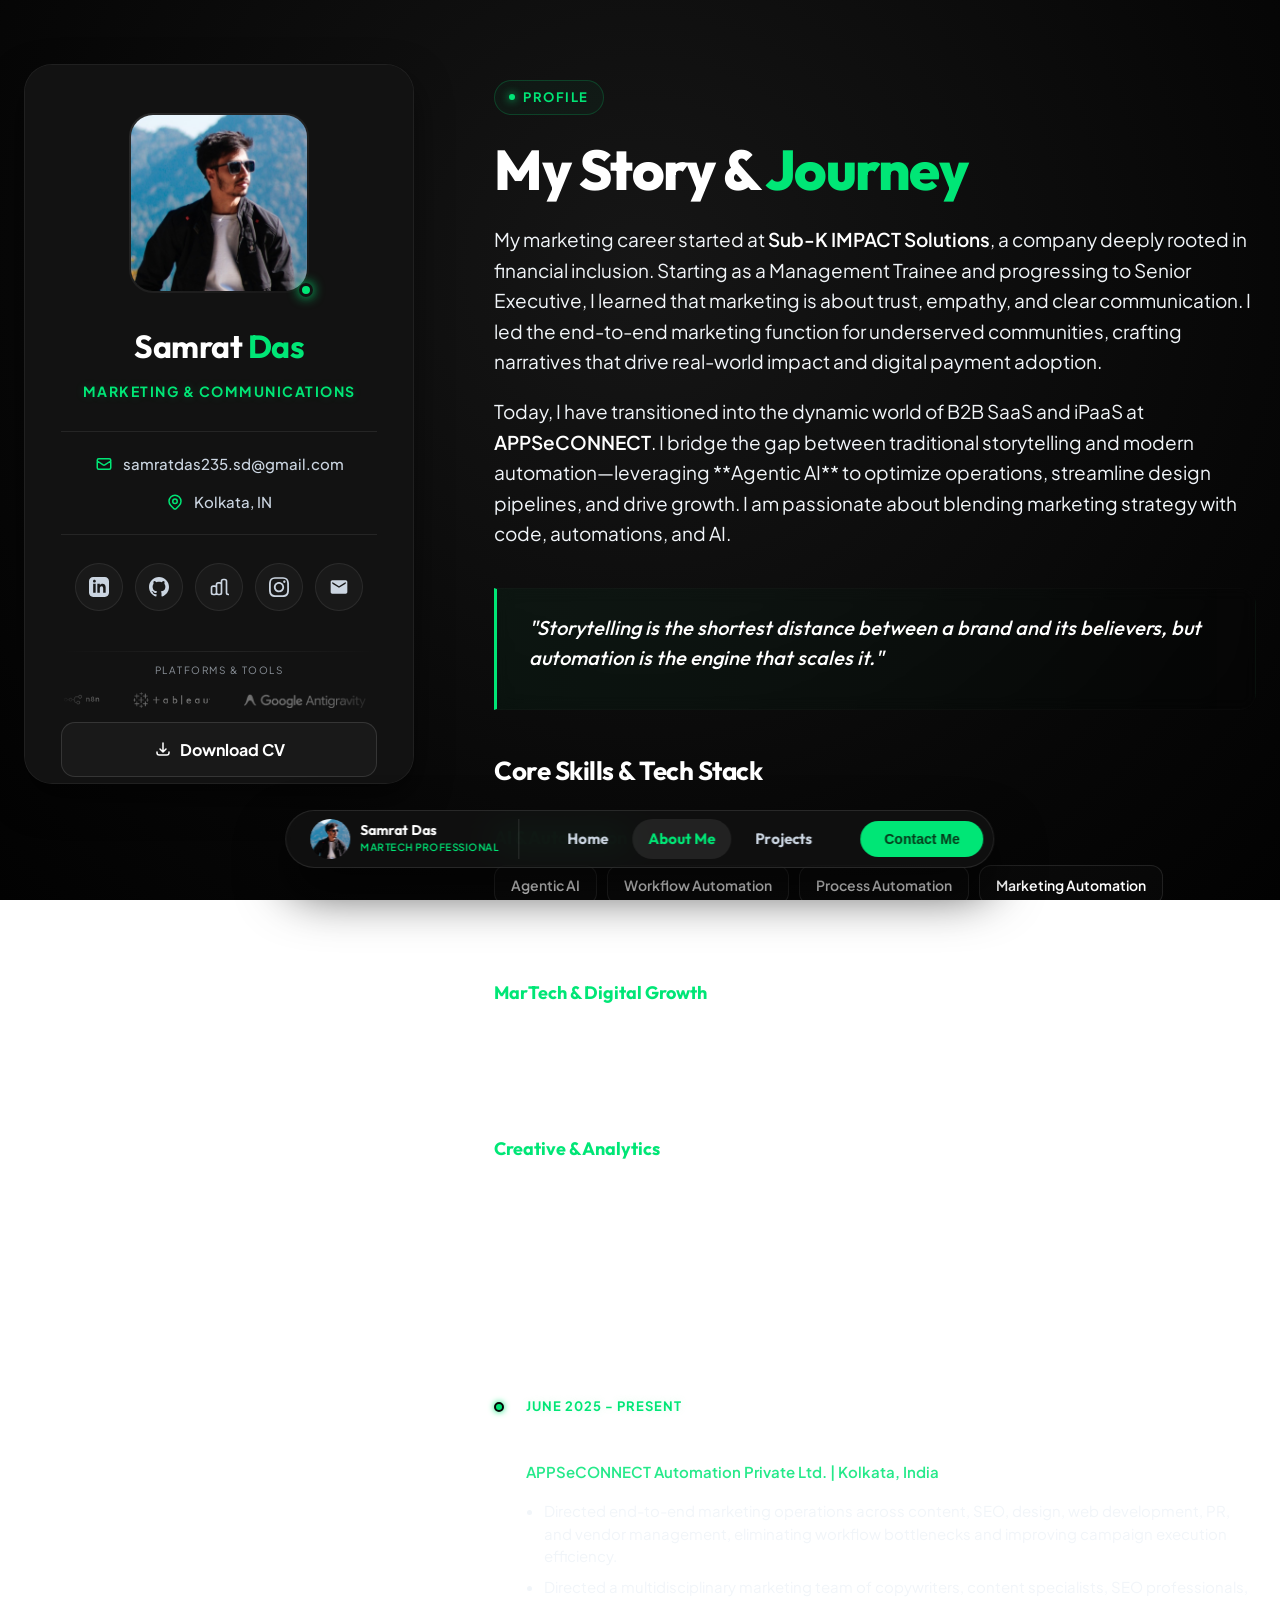
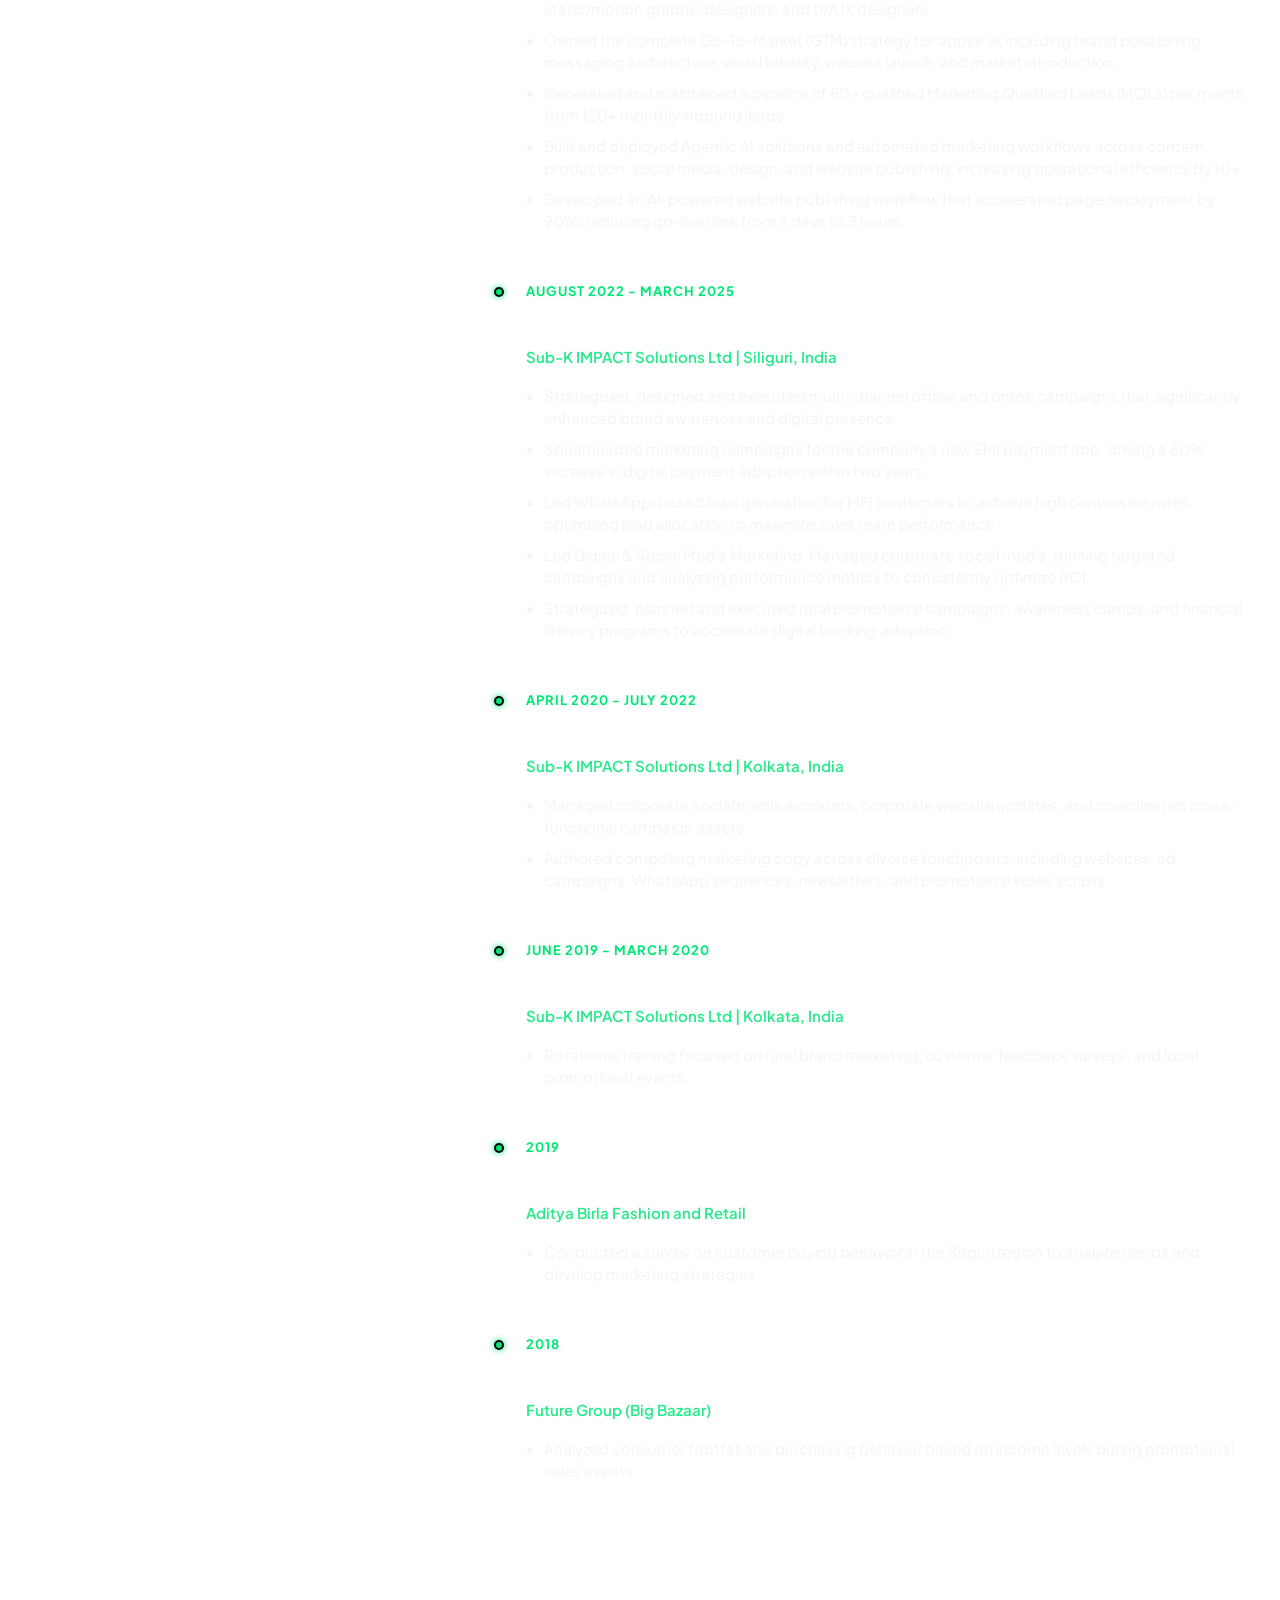
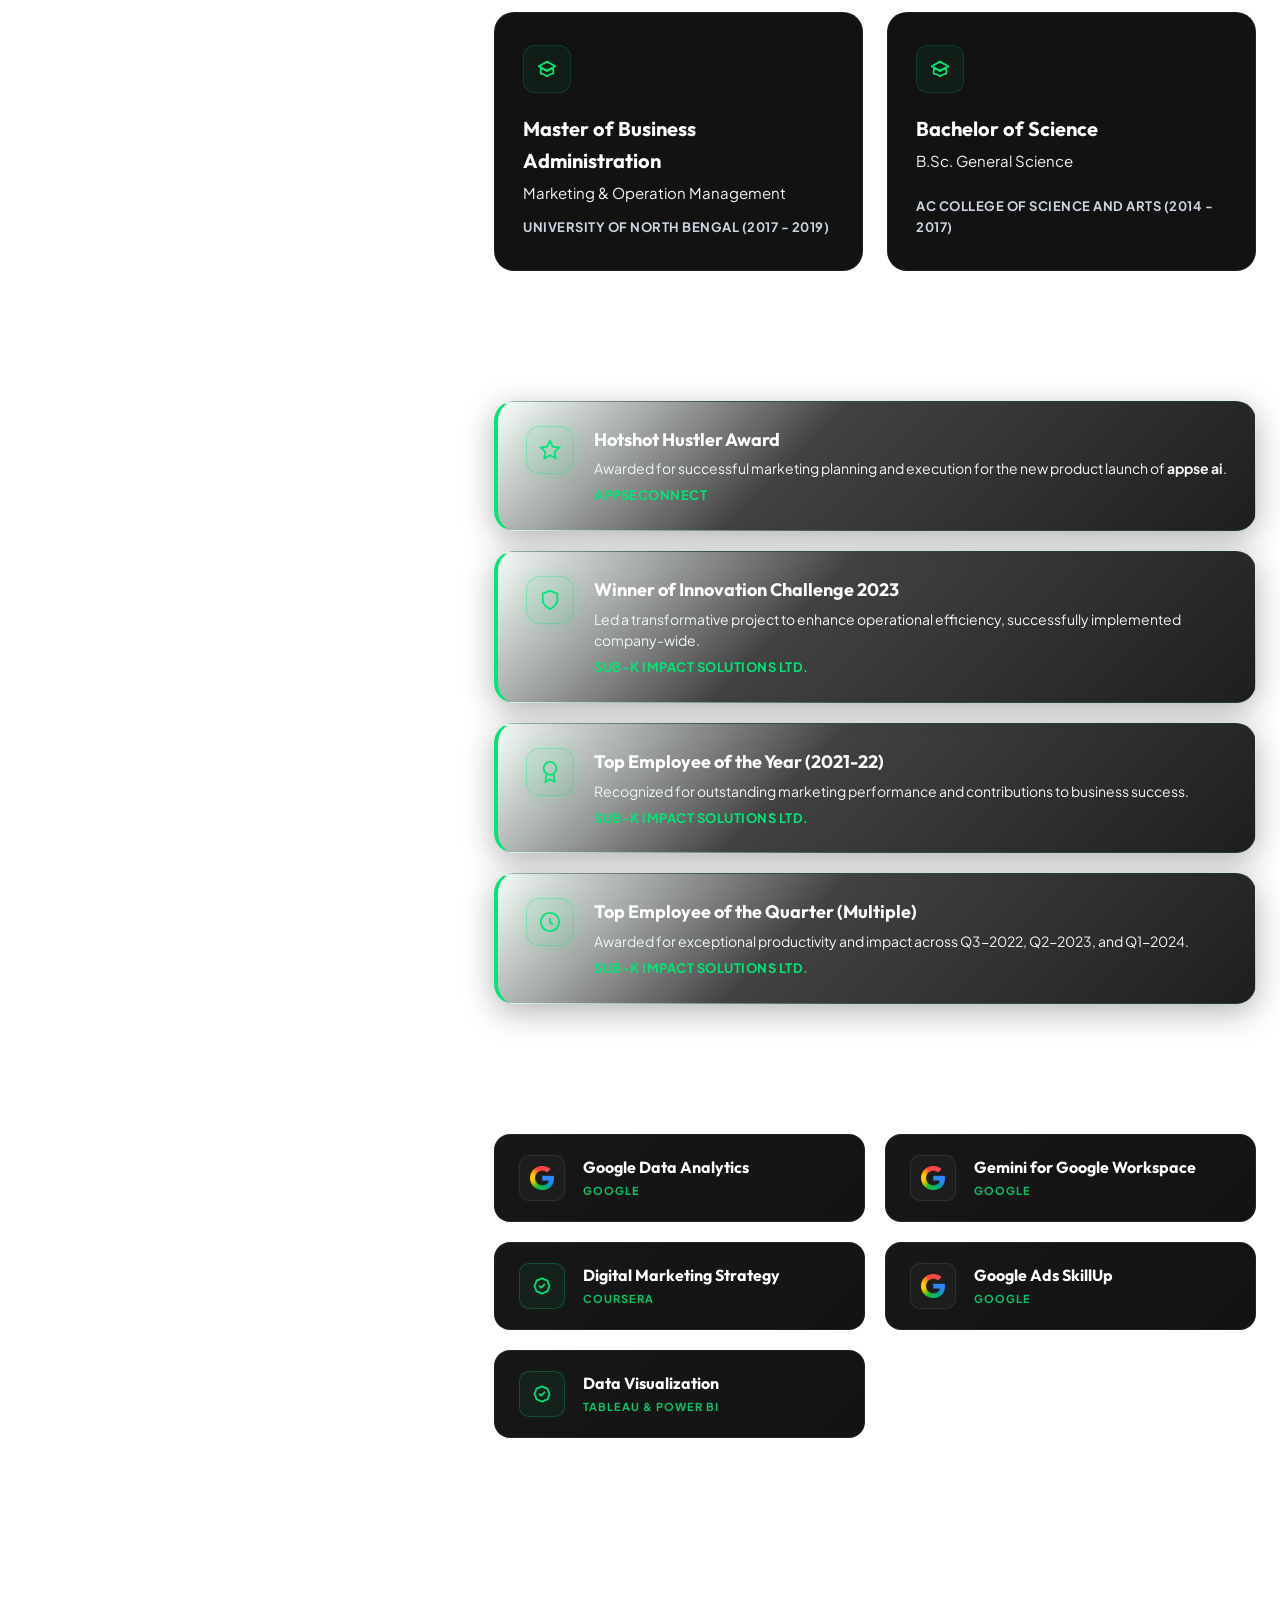
==== commit 52c709f2: "style: rename bottom navbar cta to Contact Me" ====
--- a/about.html
+++ b/about.html
@@ -9,7 +9,7 @@
     <link rel="preconnect" href="https://fonts.googleapis.com">
     <link rel="preconnect" href="https://fonts.gstatic.com" crossorigin>
     <link href="https://fonts.googleapis.com/css2?family=Outfit:wght@300;400;500;600;700;800&family=Plus+Jakarta+Sans:wght@300;400;500;600;700;800&display=swap" rel="stylesheet">
-    <link rel="stylesheet" href="style.css?v=2">
+    <link rel="stylesheet" href="style.css?v=3">
 </head>
 <body>
 
@@ -405,7 +405,7 @@
             </ul>
 
             <div class="navbar-actions">
-                <button class="btn btn-nav-cta btn-trigger-contact" id="btn-hire-me">Hire Me</button>
+                <button class="btn btn-nav-cta btn-trigger-contact" id="btn-hire-me">Contact Me</button>
             </div>
         </nav>
 
--- a/style.css
+++ b/style.css
@@ -1683,9 +1683,11 @@
         justify-content: center;
     }
     
-    /* Hide logo marquee section on mobile to match reference screenshot */
+    /* Show logo marquee section on mobile with proper spacing */
     .profile-marquee-section {
-        display: none !important;
+        display: flex !important;
+        width: 100%;
+        margin-bottom: 20px;
     }
     
     .action-buttons {
@@ -2274,3 +2276,216 @@
         transform: translateX(-50%); /* Shifts exactly 1 copy (7 logos) left to loop infinitely */
     }
 }
+
+/* ==========================================================================
+   PROJECT DETAILS & CLICKABLE CARD OVERLAYS
+   ========================================================================== */
+
+/* Make Project Card Clickable */
+.project-card {
+    position: relative;
+    transition: transform var(--transition-smooth), border-color var(--transition-smooth), box-shadow var(--transition-smooth);
+}
+
+.project-link::after {
+    content: "";
+    position: absolute;
+    top: 0;
+    left: 0;
+    right: 0;
+    bottom: 0;
+    z-index: 2; /* Cover entire card block */
+}
+
+/* 5. QR Code Scanner Visual */
+.qr-visual .qr-frame {
+    width: 50px;
+    height: 50px;
+    border: 2px dashed var(--color-primary);
+    border-radius: 10px;
+    position: absolute;
+    box-shadow: 0 0 15px rgba(0, 230, 118, 0.15);
+    display: flex;
+    align-items: center;
+    justify-content: center;
+    background-color: rgba(2, 2, 2, 0.4);
+    z-index: 2;
+}
+
+.qr-visual .qr-code-inner {
+    width: 32px;
+    height: 32px;
+    background-image: 
+        linear-gradient(90deg, var(--color-primary) 20%, transparent 20%, transparent 40%, var(--color-primary) 40%, var(--color-primary) 60%, transparent 60%, transparent 80%, var(--color-primary) 80%),
+        linear-gradient(var(--color-primary) 20%, transparent 20%, transparent 40%, var(--color-primary) 40%, var(--color-primary) 60%, transparent 60%, transparent 80%, var(--color-primary) 80%);
+    background-size: 8px 8px;
+    opacity: 0.6;
+}
+
+.qr-visual .scan-bar {
+    position: absolute;
+    width: 62px;
+    height: 2px;
+    background-color: var(--color-primary);
+    box-shadow: 0 0 10px var(--color-primary);
+    left: -6px;
+    top: 0;
+    animation: qrScan 2.5s infinite ease-in-out;
+}
+
+@keyframes qrScan {
+    0%, 100% { top: 8px; opacity: 0.3; }
+    50% { top: 40px; opacity: 1; }
+}
+
+/* Back Link Button */
+.back-link {
+    display: inline-flex;
+    align-items: center;
+    gap: 8px;
+    color: var(--color-text-muted);
+    font-size: 14px;
+    font-weight: 700;
+    text-decoration: none;
+    margin-bottom: 36px;
+    transition: var(--transition-fast);
+}
+
+.back-link:hover {
+    color: var(--color-primary);
+    transform: translateX(-4px);
+}
+
+.back-link .btn-icon {
+    width: 16px;
+    height: 16px;
+}
+
+/* Project Hero */
+.project-hero {
+    margin-bottom: 36px;
+}
+
+/* Project Details Meta Card */
+.project-meta-grid {
+    display: grid;
+    grid-template-columns: repeat(4, minmax(0, 1fr));
+    gap: 20px;
+    padding: 24px;
+    background-color: var(--color-card-bg);
+    border: 1px solid var(--color-card-border);
+    border-radius: 20px;
+    margin-bottom: 40px;
+}
+
+.meta-item {
+    display: flex;
+    flex-direction: column;
+    gap: 6px;
+}
+
+.meta-label {
+    font-size: 10px;
+    text-transform: uppercase;
+    color: var(--color-text-muted);
+    letter-spacing: 0.12em;
+    font-weight: 700;
+}
+
+.meta-value {
+    font-size: 14px;
+    color: var(--color-text-white);
+    font-weight: 700;
+}
+
+.meta-value.tech-tags {
+    display: flex;
+    flex-wrap: wrap;
+    gap: 6px;
+}
+
+.meta-tech-tag {
+    display: inline-flex;
+    align-items: center;
+    gap: 6px;
+    font-size: 11px;
+    padding: 2px 8px;
+    background-color: rgba(255, 255, 255, 0.04);
+    border: 1px solid rgba(255, 255, 255, 0.08);
+    border-radius: 8px;
+    color: var(--color-text-gray);
+    font-weight: 600;
+}
+
+.meta-tech-tag img {
+    height: 11px;
+    width: auto;
+    object-fit: contain;
+}
+
+.meta-tech-tag.highlight {
+    color: var(--color-primary);
+    border-color: rgba(0, 230, 118, 0.2);
+    background-color: rgba(0, 230, 118, 0.04);
+}
+
+/* Case Study Body Content */
+.project-body-content {
+    line-height: 1.7;
+    font-size: 16px;
+}
+
+.project-body-content h3 {
+    font-family: var(--font-heading);
+    font-size: 22px;
+    font-weight: 800;
+    color: var(--color-text-white);
+    margin-top: 40px;
+    margin-bottom: 16px;
+    letter-spacing: -0.5px;
+}
+
+.project-body-content p {
+    margin-bottom: 20px;
+    color: var(--color-text-gray);
+}
+
+.project-body-content ul {
+    margin-bottom: 24px;
+    padding-left: 20px;
+    display: flex;
+    flex-direction: column;
+    gap: 10px;
+}
+
+.project-body-content li {
+    color: var(--color-text-gray);
+    position: relative;
+    list-style-type: none;
+    padding-left: 8px;
+}
+
+.project-body-content li::before {
+    content: "•";
+    color: var(--color-primary);
+    font-weight: bold;
+    display: inline-block;
+    width: 1em;
+    margin-left: -1em;
+}
+
+/* Tablet & Mobile Media Queries for Details Page */
+@media (max-width: 1023px) {
+    .project-meta-grid {
+        grid-template-columns: repeat(2, minmax(0, 1fr));
+        gap: 20px;
+    }
+}
+
+@media (max-width: 767px) {
+    .project-meta-grid {
+        grid-template-columns: minmax(0, 1fr);
+        gap: 16px;
+        padding: 20px;
+    }
+}
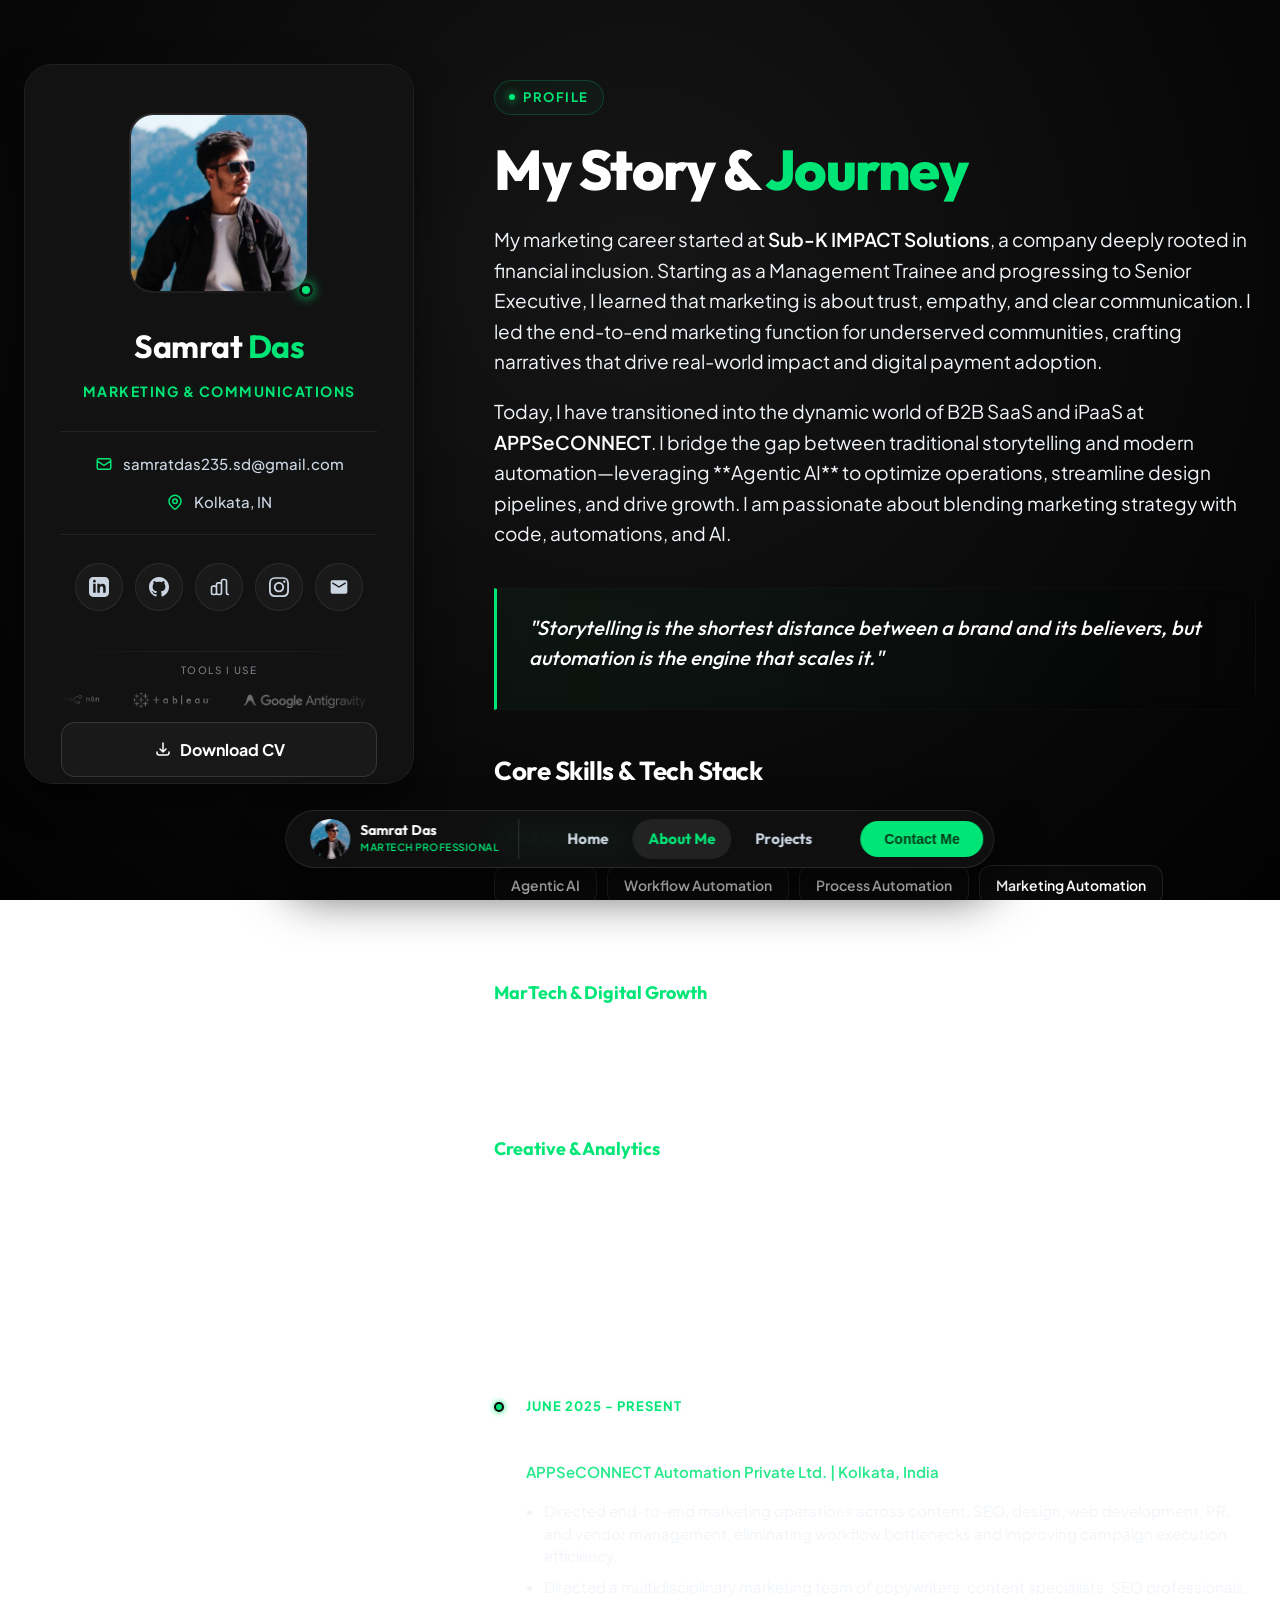
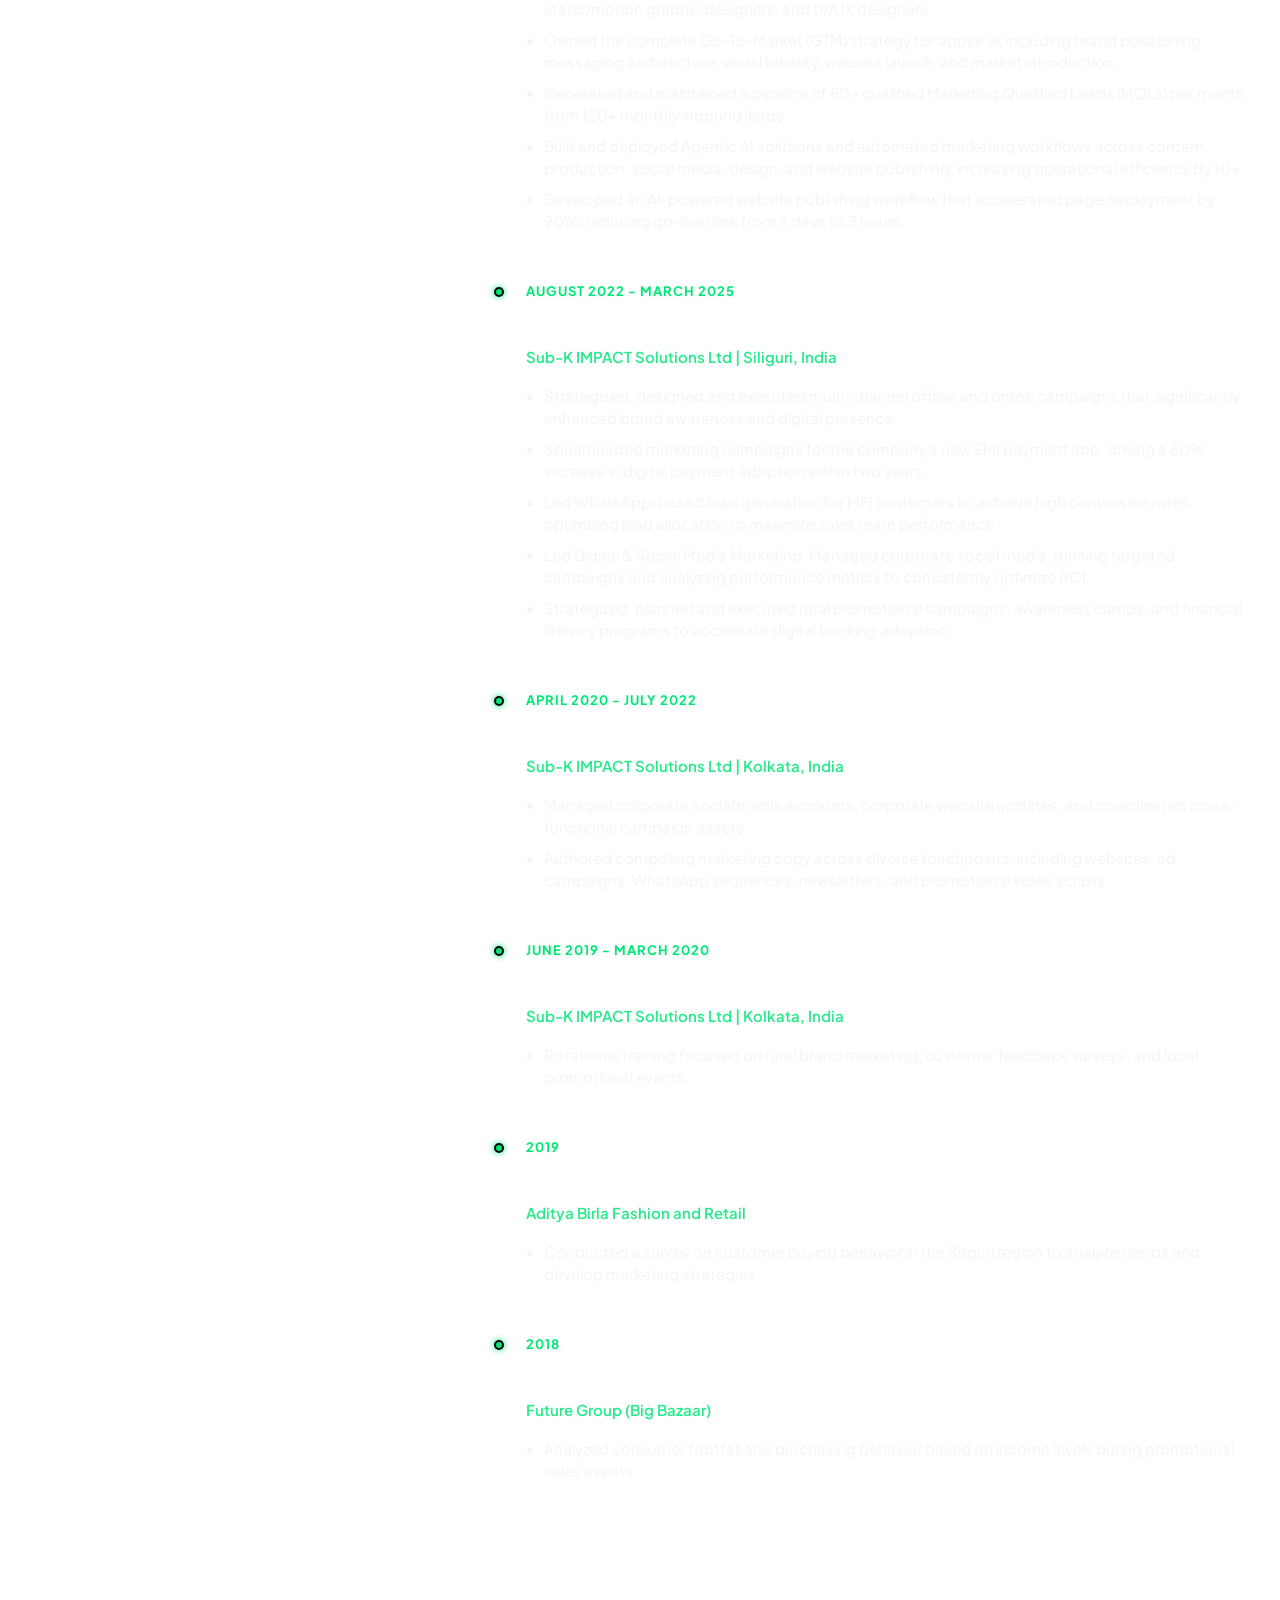
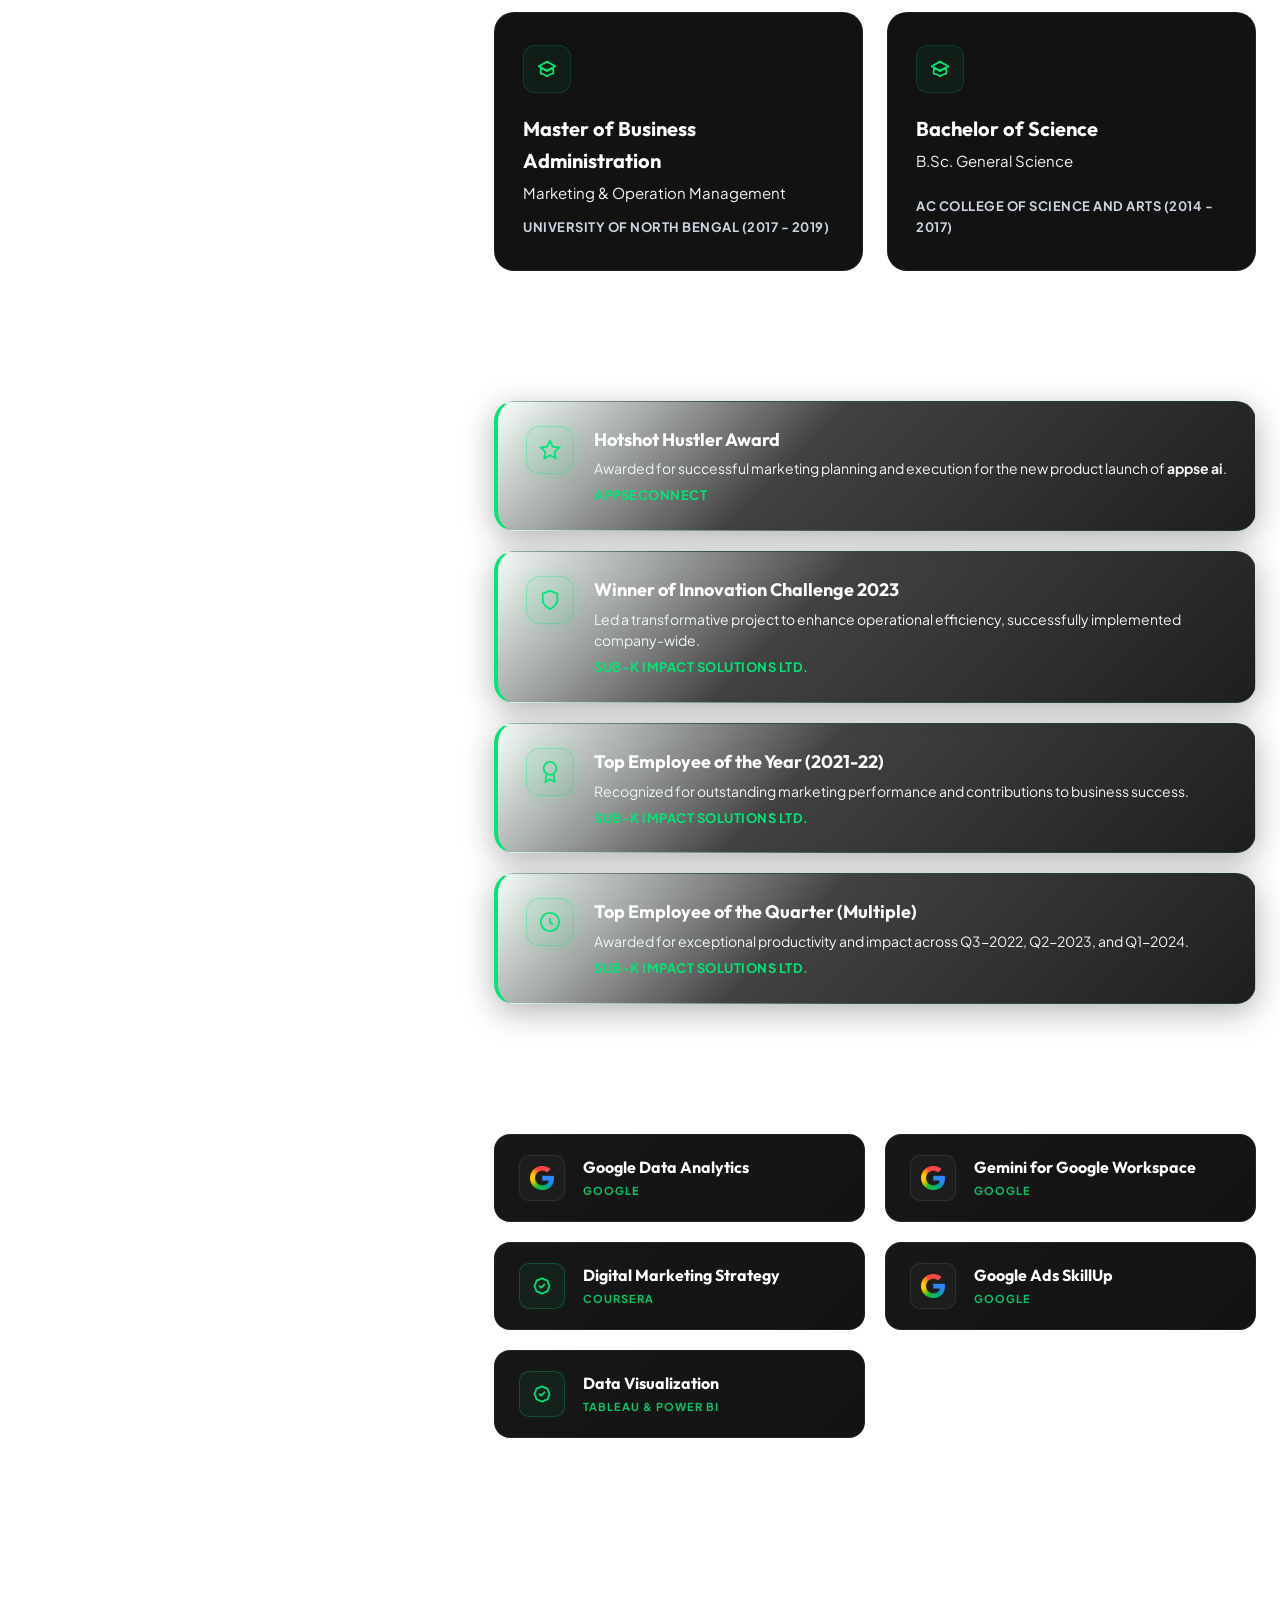
==== commit 22d757c0: "content: rename sidebar marquee label to Tools I Use" ====
--- a/about.html
+++ b/about.html
@@ -58,7 +58,7 @@
 
                 <div class="profile-marquee-section">
                     <div class="profile-separator"></div>
-                    <div class="profile-marquee-label">Platforms & Tools</div>
+                    <div class="profile-marquee-label">Tools I Use</div>
                     <div class="logo-marquee-container">
                         <div class="logo-marquee-track">
                             <!-- Sequence 1 -->
--- a/style.css
+++ b/style.css
@@ -1841,7 +1841,7 @@
         background: #0c0c0c; /* solid dark black capsule */
         border: 1px solid rgba(255, 255, 255, 0.08);
         border-radius: 40px;
-        padding: 5px 5px 5px 14px;
+        padding: 6px 8px 6px 16px; /* balanced padding for capsule ends */
         gap: 12px; /* tight space between menu and CTA */
         box-shadow: 0 10px 30px rgba(0, 0, 0, 0.8);
         display: flex;
@@ -1865,7 +1865,10 @@
         color: #ffffff; /* bright white for inactive state contrast */
         border-radius: 30px; /* capsule active background shape */
         transition: var(--transition-fast);
-        display: inline-block;
+        display: inline-flex;
+        align-items: center;
+        justify-content: center;
+        line-height: 1;
     }
     
     .nav-item.active .nav-link {
@@ -1878,6 +1881,10 @@
     }
     
     .btn-nav-cta {
+        display: inline-flex;
+        align-items: center;
+        justify-content: center;
+        line-height: 1;
         padding: 8px 16px;
         font-size: 12.5px;
         font-weight: 800;
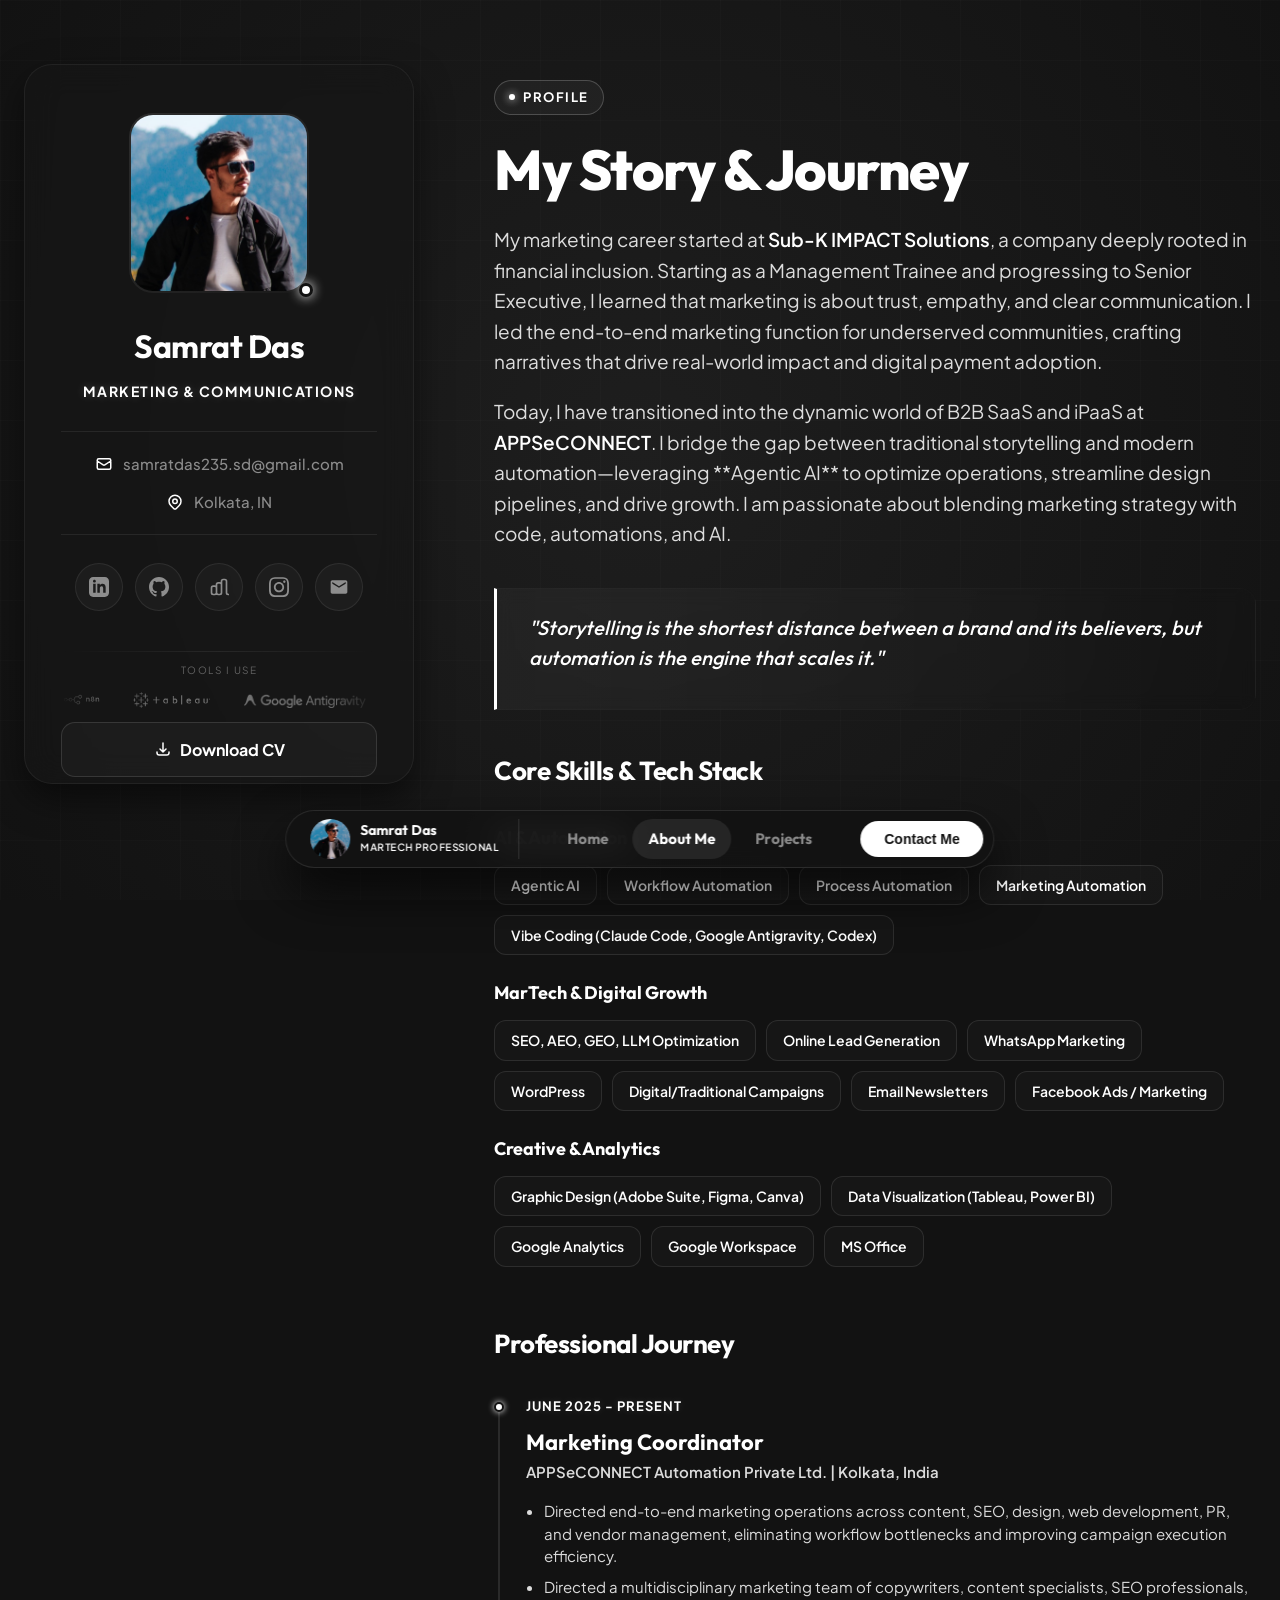
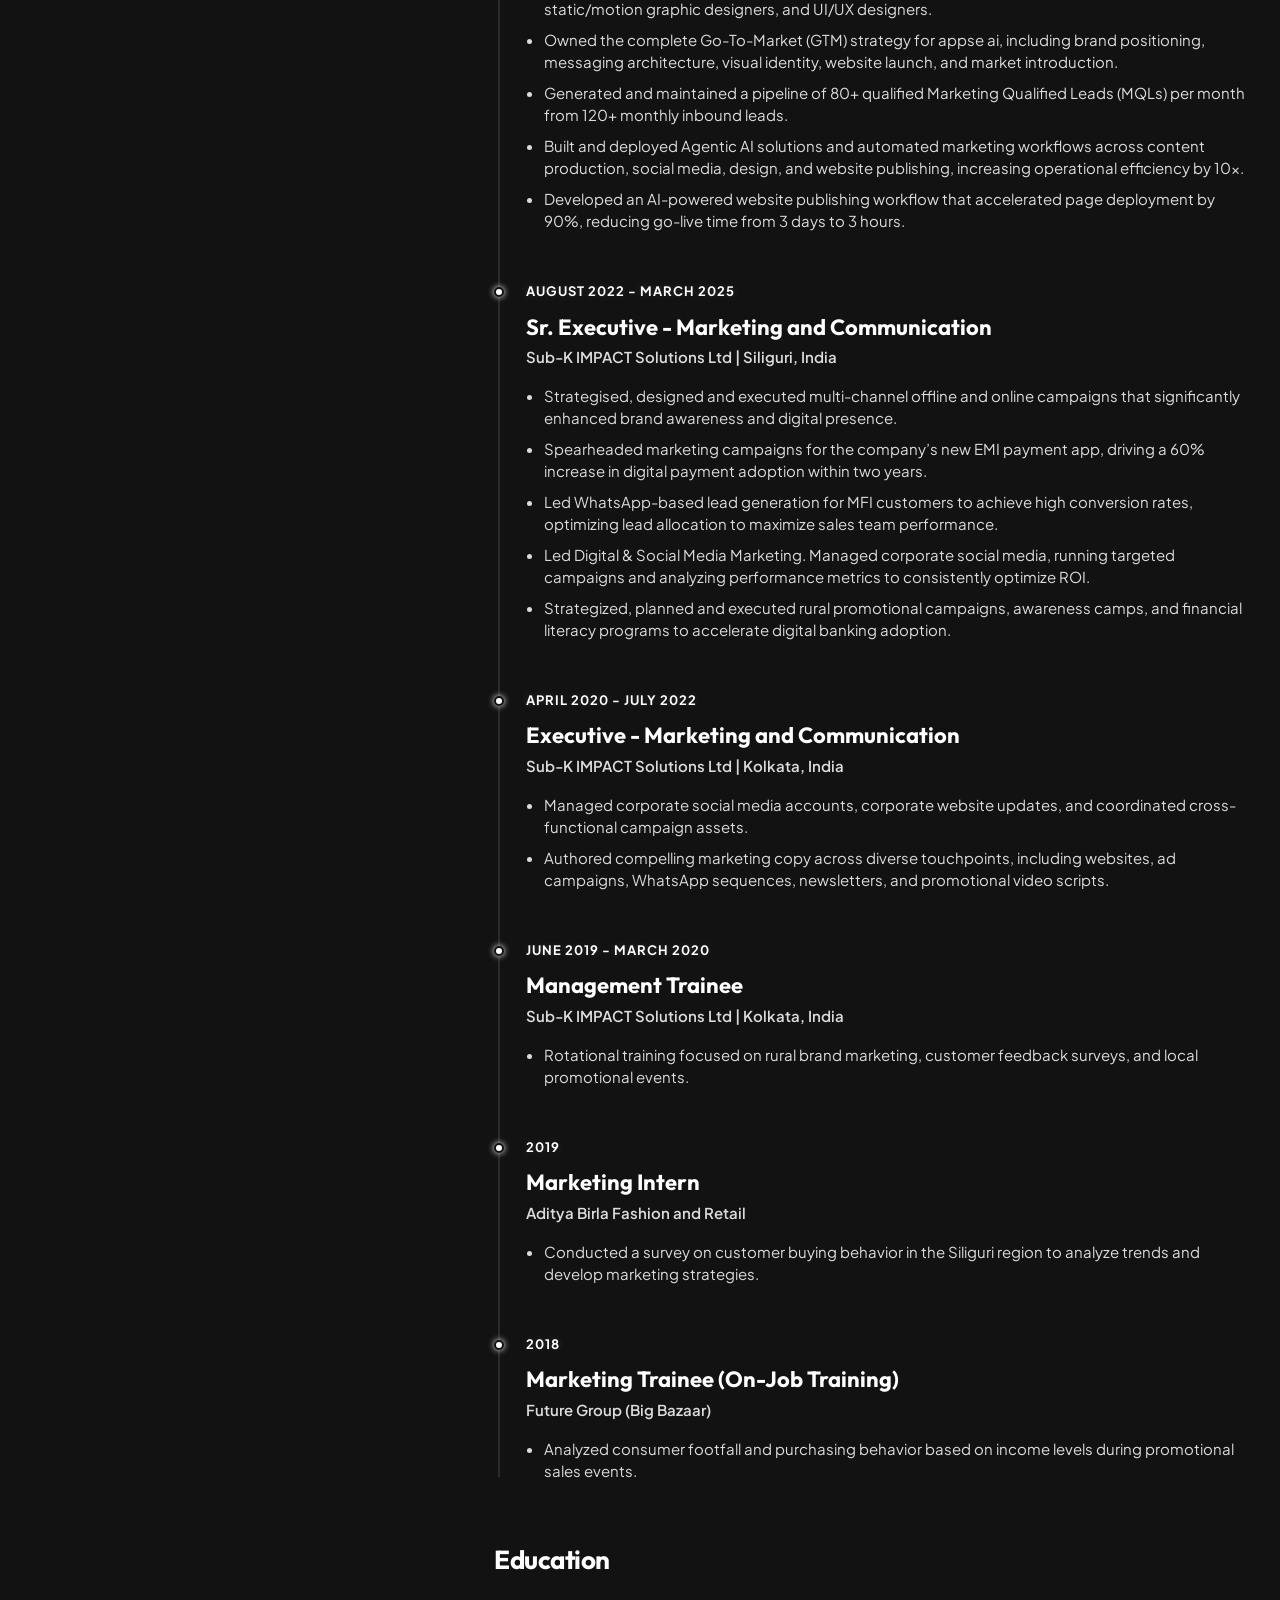
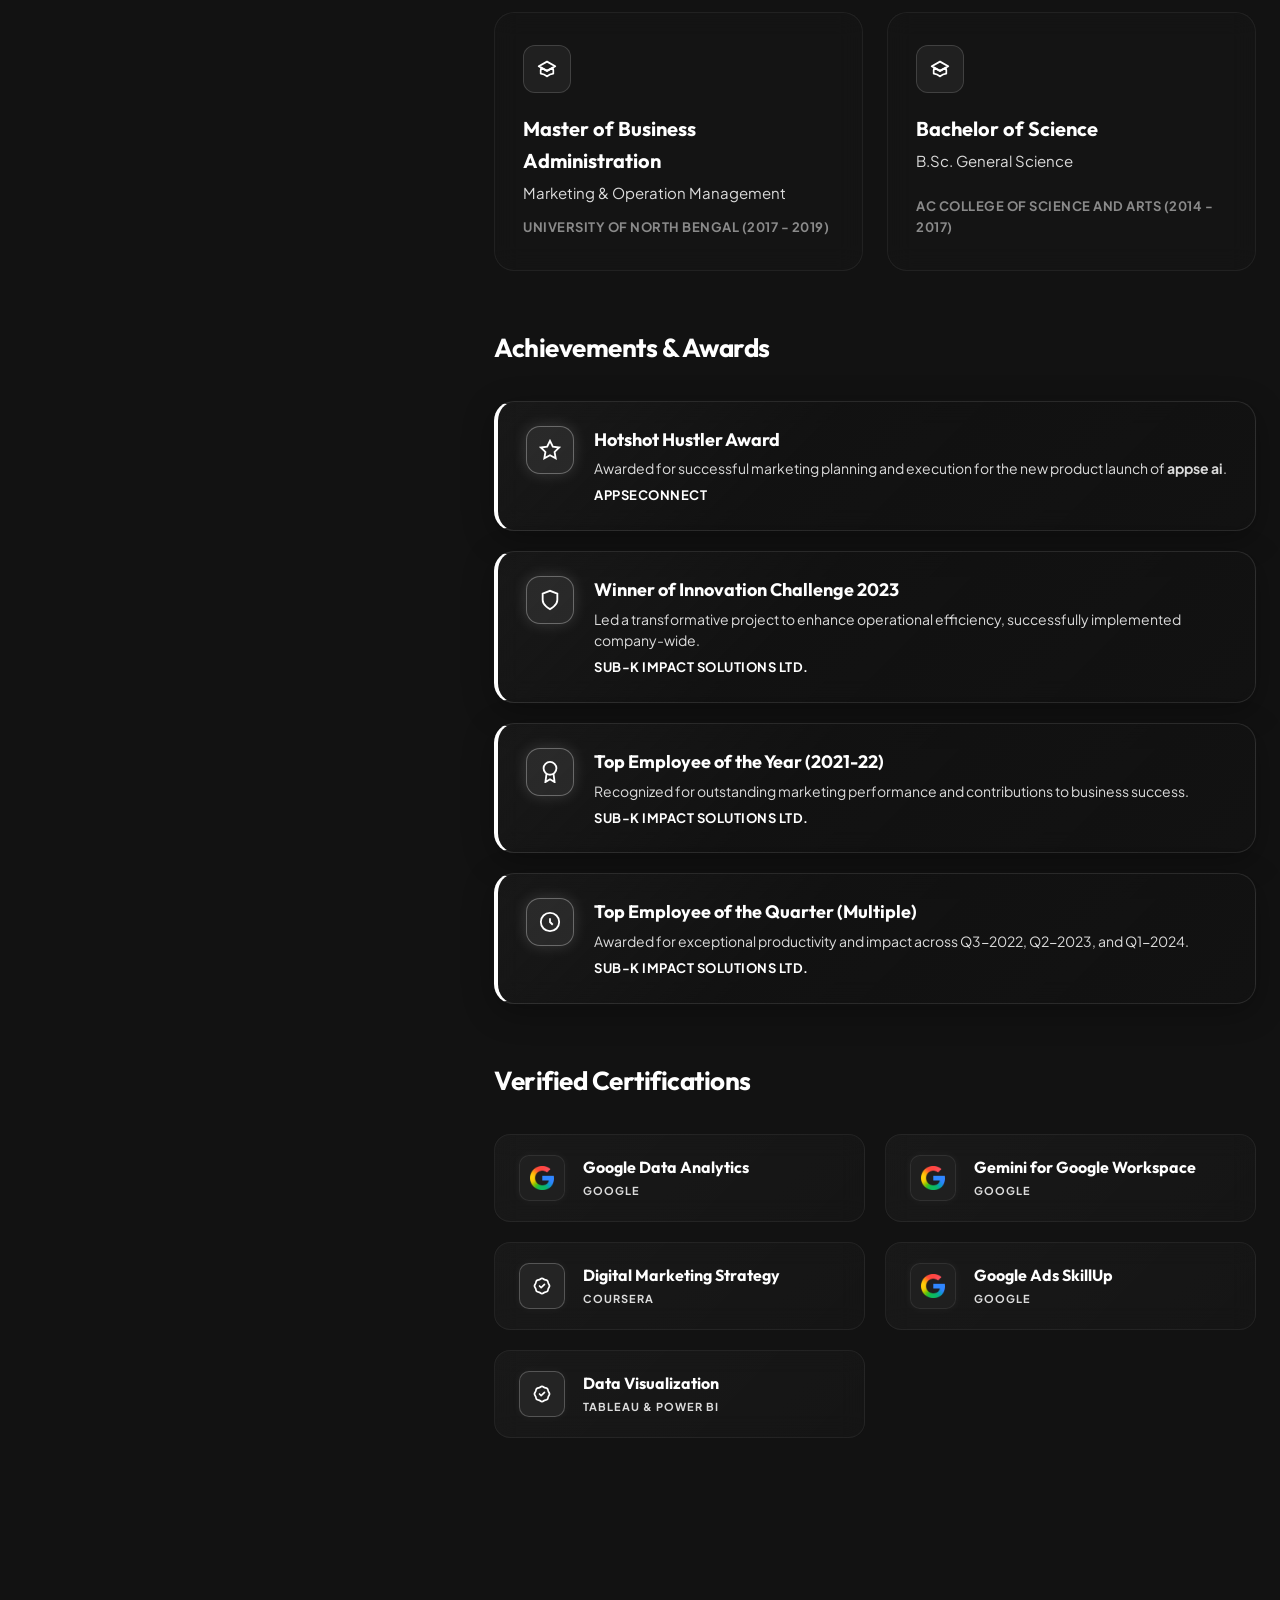
==== commit aa1c3018: "feat: redesign theme to ultra-minimalist cyber-futuristic WebGL aesthetic" ====
--- a/about.html
+++ b/about.html
@@ -9,7 +9,7 @@
     <link rel="preconnect" href="https://fonts.googleapis.com">
     <link rel="preconnect" href="https://fonts.gstatic.com" crossorigin>
     <link href="https://fonts.googleapis.com/css2?family=Outfit:wght@300;400;500;600;700;800&family=Plus+Jakarta+Sans:wght@300;400;500;600;700;800&display=swap" rel="stylesheet">
-    <link rel="stylesheet" href="style.css?v=3">
+    <link rel="stylesheet" href="style.css?v=4">
 </head>
 <body>
 
--- a/style.css
+++ b/style.css
@@ -4,20 +4,20 @@
 
 /* Custom Variables */
 :root {
-    --color-bg-dark: #070707; /* Near Solid Obsidian Black */
-    --color-bg-gradient: radial-gradient(circle at 50% 30%, #161616 0%, #070707 70%, #020202 100%); /* Faint, soft light spotlight in dark canvas */
-    
-    --color-card-bg: #121212; /* Solid Dark Gray Cards from reference image */
+    --color-bg-dark: #121212; /* Rich Off-Black Base */
+    --color-bg-gradient: radial-gradient(circle at 50% 50%, #1e1e1e 0%, #121212 100%); /* Cinematic spot glow */
+    
+    --color-card-bg: rgba(22, 22, 22, 0.65); /* Semi-translucent glass gray */
     --color-card-border: rgba(255, 255, 255, 0.06); /* Subtly defined border */
-    --color-card-border-hover: rgba(0, 230, 118, 0.35); /* Interactive Neon Green Border */
-    
-    --color-primary: #00e676; /* Bright Neon Emerald Green */
-    --color-primary-hover: #00c853;
-    --color-primary-glow: rgba(0, 230, 118, 0.15); /* Glowing Green Shadows */
-    --color-accent: #00c853; /* Complementary accent green */
+    --color-card-border-hover: rgba(255, 255, 255, 0.25); /* Crisp white hover line */
+    
+    --color-primary: #ffffff; /* High-Contrast Crisp White */
+    --color-primary-hover: #e2e8f0; /* Soft Silver */
+    --color-primary-glow: rgba(255, 255, 255, 0.15); /* Sleek White Shadows */
+    --color-accent: #ffffff; /* Monochromatic accent */
     --color-text-white: #ffffff; /* Brighter pure white for titles */
-    --color-text-gray: #f1f5f9; /* High contrast Slate Grey-White for descriptions */
-    --color-text-muted: #cbd5e1; /* Brighter secondary text for bullets and lists */
+    --color-text-gray: rgba(255, 255, 255, 0.85); /* High-contrast Slate-Grey-White */
+    --color-text-muted: rgba(255, 255, 255, 0.5); /* Secondary text */
     
     --font-heading: 'Outfit', 'Plus Jakarta Sans', -apple-system, BlinkMacSystemFont, sans-serif;
     --font-body: 'Plus Jakarta Sans', -apple-system, BlinkMacSystemFont, sans-serif;
@@ -41,12 +41,30 @@
 
 body {
     background: var(--color-bg-gradient);
+    background-color: var(--color-bg-dark);
     background-attachment: fixed;
     color: var(--color-text-gray);
     font-family: var(--font-body);
     line-height: 1.6;
     min-height: 100vh;
     -webkit-font-smoothing: antialiased;
+    position: relative;
+}
+
+/* Cybernetic WebGL Wireframe Grid */
+body::before {
+    content: "";
+    position: fixed;
+    top: 0;
+    left: 0;
+    width: 100%;
+    height: 100%;
+    background-image: 
+        linear-gradient(rgba(255, 255, 255, 0.015) 1px, transparent 1px),
+        linear-gradient(90deg, rgba(255, 255, 255, 0.015) 1px, transparent 1px);
+    background-size: 60px 60px;
+    pointer-events: none;
+    z-index: -1;
 }
 
 a {
@@ -113,7 +131,7 @@
     display: none;
 }
 .profile-card:hover {
-    border-color: rgba(0, 230, 118, 0.2);
+    border-color: rgba(255, 255, 255, 0.2);
 }
 
 /* Avatar Container with glowing indicator */
@@ -150,13 +168,13 @@
 
 @keyframes statusPulse {
     0% {
-        box-shadow: 0 0 0 0 rgba(0, 230, 118, 0.8);
+        box-shadow: 0 0 0 0 rgba(255, 255, 255, 0.8);
     }
     70% {
-        box-shadow: 0 0 0 8px rgba(0, 230, 118, 0);
+        box-shadow: 0 0 0 8px rgba(255, 255, 255, 0);
     }
     100% {
-        box-shadow: 0 0 0 0 rgba(0, 230, 118, 0);
+        box-shadow: 0 0 0 0 rgba(255, 255, 255, 0);
     }
 }
 
@@ -181,7 +199,7 @@
     text-transform: uppercase;
     letter-spacing: 1.5px;
     margin-bottom: 28px;
-    text-shadow: 0 0 10px rgba(0, 230, 118, 0.2);
+    text-shadow: 0 0 10px rgba(255, 255, 255, 0.2);
 }
 
 .profile-info {
@@ -238,9 +256,9 @@
 .social-icon:hover {
     background-color: rgba(255, 255, 255, 0.08);
     color: var(--color-primary);
-    border-color: rgba(0, 230, 118, 0.4);
+    border-color: rgba(255, 255, 255, 0.4);
     transform: translateY(-2px);
-    box-shadow: 0 4px 15px rgba(0, 230, 118, 0.15);
+    box-shadow: 0 4px 15px rgba(255, 255, 255, 0.15);
 }
 
 /* Buttons */
@@ -271,7 +289,7 @@
 
 .btn-primary {
     background-color: var(--color-primary);
-    color: #053b1b; /* Dark green text for contrast */
+    color: #121212; /* Dark green text for contrast */
     border: none;
 }
 
@@ -327,8 +345,8 @@
     align-items: center;
     gap: 8px;
     padding: 6px 14px;
-    background-color: rgba(0, 230, 118, 0.04);
-    border: 1px solid rgba(0, 230, 118, 0.2);
+    background-color: rgba(255, 255, 255, 0.04);
+    border: 1px solid rgba(255, 255, 255, 0.2);
     border-radius: 20px;
     font-size: 13px;
     font-weight: 700;
@@ -360,7 +378,7 @@
     letter-spacing: 0.5px;
     position: relative;
     text-transform: uppercase;
-    box-shadow: 0 0 20px rgba(0, 230, 118, 0.1);
+    box-shadow: 0 0 20px rgba(255, 255, 255, 0.1);
     background-color: rgba(2, 6, 23, 0.4);
 }
 
@@ -433,7 +451,7 @@
 
 .stat-card:hover {
     border-color: var(--color-card-border-hover);
-    box-shadow: 0 10px 25px rgba(0, 230, 118, 0.15);
+    box-shadow: 0 10px 25px rgba(255, 255, 255, 0.15);
     transform: translateY(-4px);
 }
 
@@ -444,7 +462,7 @@
     left: -50%;
     width: 200%;
     height: 200%;
-    background: radial-gradient(circle, rgba(0, 230, 118, 0.05) 0%, transparent 60%);
+    background: radial-gradient(circle, rgba(255, 255, 255, 0.05) 0%, transparent 60%);
     opacity: 0;
     transition: var(--transition-smooth);
     pointer-events: none;
@@ -496,7 +514,7 @@
 .thematic-blockquote {
     border-left: 3px solid var(--color-primary);
     padding: 24px 32px;
-    background: linear-gradient(90deg, rgba(0, 230, 118, 0.04) 0%, transparent 100%);
+    background: linear-gradient(90deg, rgba(255, 255, 255, 0.04) 0%, transparent 100%);
     border-radius: 0 16px 16px 0;
     margin: 40px 0;
     position: relative;
@@ -567,8 +585,8 @@
     width: 48px;
     height: 48px;
     border-radius: 12px;
-    background-color: rgba(0, 230, 118, 0.08);
-    border: 1px solid rgba(0, 230, 118, 0.2);
+    background-color: rgba(255, 255, 255, 0.08);
+    border: 1px solid rgba(255, 255, 255, 0.2);
     color: var(--color-primary);
     display: flex;
     align-items: center;
@@ -670,7 +688,7 @@
     text-transform: uppercase;
     letter-spacing: 1px;
     margin-bottom: 8px;
-    text-shadow: 0 0 8px rgba(0, 230, 118, 0.15);
+    text-shadow: 0 0 8px rgba(255, 255, 255, 0.15);
 }
 
 .timeline-role {
@@ -725,15 +743,15 @@
 .edu-card:hover {
     border-color: var(--color-card-border-hover);
     transform: translateY(-4px);
-    box-shadow: 0 10px 25px rgba(0, 230, 118, 0.1);
+    box-shadow: 0 10px 25px rgba(255, 255, 255, 0.1);
 }
 
 .edu-icon {
     width: 48px;
     height: 48px;
     border-radius: 12px;
-    background-color: rgba(0, 230, 118, 0.05);
-    border: 1px solid rgba(0, 230, 118, 0.15);
+    background-color: rgba(255, 255, 255, 0.05);
+    border: 1px solid rgba(255, 255, 255, 0.15);
     color: var(--color-primary);
     display: flex;
     align-items: center;
@@ -792,11 +810,11 @@
 }
 
 .skill-badge:hover {
-    background-color: rgba(0, 230, 118, 0.08);
+    background-color: rgba(255, 255, 255, 0.08);
     border-color: var(--color-primary);
     color: var(--color-primary);
     transform: translateY(-2px);
-    box-shadow: 0 4px 12px rgba(0, 230, 118, 0.15);
+    box-shadow: 0 4px 12px rgba(255, 255, 255, 0.15);
 }
 
 /* Achievements List */
@@ -807,8 +825,8 @@
 }
 
 .achievement-card {
-    background: linear-gradient(135deg, rgba(0, 230, 118, 0.03) 0%, rgba(18, 18, 18, 0.8) 40%, rgba(18, 18, 18, 0.95) 100%);
-    border: 1px solid rgba(0, 230, 118, 0.1);
+    background: linear-gradient(135deg, rgba(255, 255, 255, 0.03) 0%, rgba(18, 18, 18, 0.8) 40%, rgba(18, 18, 18, 0.95) 100%);
+    border: 1px solid rgba(255, 255, 255, 0.1);
     border-left: 4px solid var(--color-primary);
     backdrop-filter: blur(12px);
     border-radius: 20px;
@@ -817,38 +835,38 @@
     gap: 20px;
     align-items: flex-start;
     transition: var(--transition-smooth);
-    box-shadow: 0 8px 32px 0 rgba(0, 0, 0, 0.3), 0 0 12px rgba(0, 230, 118, 0.02);
+    box-shadow: 0 8px 32px 0 rgba(0, 0, 0, 0.3), 0 0 12px rgba(255, 255, 255, 0.02);
 }
 
 .achievement-card:hover {
-    border-color: rgba(0, 230, 118, 0.35);
+    border-color: rgba(255, 255, 255, 0.35);
     border-left: 4px solid var(--color-primary);
-    background: linear-gradient(135deg, rgba(0, 230, 118, 0.08) 0%, rgba(18, 18, 18, 0.9) 40%, rgba(18, 18, 18, 1) 100%);
+    background: linear-gradient(135deg, rgba(255, 255, 255, 0.08) 0%, rgba(18, 18, 18, 0.9) 40%, rgba(18, 18, 18, 1) 100%);
     transform: translateY(-4px) scale(1.01);
-    box-shadow: 0 12px 30px rgba(0, 230, 118, 0.15), 0 0 15px rgba(0, 230, 118, 0.05);
+    box-shadow: 0 12px 30px rgba(255, 255, 255, 0.15), 0 0 15px rgba(255, 255, 255, 0.05);
 }
 
 .achievement-icon-box {
     width: 48px;
     height: 48px;
     border-radius: 14px;
-    background-color: rgba(0, 230, 118, 0.08);
-    border: 1px solid rgba(0, 230, 118, 0.3);
+    background-color: rgba(255, 255, 255, 0.08);
+    border: 1px solid rgba(255, 255, 255, 0.3);
     color: var(--color-primary);
     display: flex;
     align-items: center;
     justify-content: center;
     flex-shrink: 0;
-    box-shadow: 0 0 15px rgba(0, 230, 118, 0.15);
+    box-shadow: 0 0 15px rgba(255, 255, 255, 0.15);
     transition: var(--transition-smooth);
 }
 
 .achievement-card:hover .achievement-icon-box {
     background-color: var(--color-primary);
-    color: #053b1b;
+    color: #121212;
     border-color: var(--color-primary);
     transform: rotate(8deg) scale(1.1);
-    box-shadow: 0 0 20px rgba(0, 230, 118, 0.4);
+    box-shadow: 0 0 20px rgba(255, 255, 255, 0.4);
 }
 
 .achievement-details h4 {
@@ -898,32 +916,32 @@
 }
 
 .certification-card:hover {
-    border-color: rgba(0, 230, 118, 0.35);
+    border-color: rgba(255, 255, 255, 0.35);
     transform: translateY(-3px);
-    box-shadow: 0 10px 25px rgba(0, 230, 118, 0.12);
-    background: linear-gradient(135deg, rgba(0, 230, 118, 0.04) 0%, rgba(18, 18, 18, 0.8) 40%, rgba(18, 18, 18, 0.95) 100%);
+    box-shadow: 0 10px 25px rgba(255, 255, 255, 0.12);
+    background: linear-gradient(135deg, rgba(255, 255, 255, 0.04) 0%, rgba(18, 18, 18, 0.8) 40%, rgba(18, 18, 18, 0.95) 100%);
 }
 
 .cert-icon-wrapper {
     width: 46px;
     height: 46px;
     border-radius: 10px;
-    background-color: rgba(0, 230, 118, 0.06);
-    border: 1px solid rgba(0, 230, 118, 0.22);
+    background-color: rgba(255, 255, 255, 0.06);
+    border: 1px solid rgba(255, 255, 255, 0.22);
     color: var(--color-primary);
     display: flex;
     align-items: center;
     justify-content: center;
     flex-shrink: 0;
     transition: var(--transition-smooth);
-    box-shadow: 0 0 10px rgba(0, 230, 118, 0.05);
+    box-shadow: 0 0 10px rgba(255, 255, 255, 0.05);
 }
 
 .certification-card:hover .cert-icon-wrapper {
     background-color: var(--color-primary);
-    color: #053b1b;
+    color: #121212;
     border-color: var(--color-primary);
-    box-shadow: 0 0 15px rgba(0, 230, 118, 0.35);
+    box-shadow: 0 0 15px rgba(255, 255, 255, 0.35);
     transform: scale(1.08) rotate(5deg);
 }
 
@@ -996,17 +1014,17 @@
 }
 
 .project-card:hover {
-    border-color: rgba(0, 230, 118, 0.35);
+    border-color: rgba(255, 255, 255, 0.35);
     transform: translateY(-4px);
-    box-shadow: 0 12px 30px rgba(0, 230, 118, 0.15);
-    background: linear-gradient(135deg, rgba(0, 230, 118, 0.03) 0%, rgba(18, 18, 18, 0.8) 40%, rgba(18, 18, 18, 0.95) 100%);
+    box-shadow: 0 12px 30px rgba(255, 255, 255, 0.15);
+    background: linear-gradient(135deg, rgba(255, 255, 255, 0.03) 0%, rgba(18, 18, 18, 0.8) 40%, rgba(18, 18, 18, 0.95) 100%);
 }
 
 .project-badge {
     align-self: flex-start;
     padding: 4px 12px;
-    background-color: rgba(0, 230, 118, 0.06);
-    border: 1px solid rgba(0, 230, 118, 0.2);
+    background-color: rgba(255, 255, 255, 0.06);
+    border: 1px solid rgba(255, 255, 255, 0.2);
     border-radius: 12px;
     font-size: 11px;
     font-weight: 700;
@@ -1112,15 +1130,15 @@
 .contact-detail-card:hover {
     border-color: var(--color-card-border-hover);
     transform: translateY(-2px);
-    box-shadow: 0 10px 25px rgba(0, 230, 118, 0.08);
+    box-shadow: 0 10px 25px rgba(255, 255, 255, 0.08);
 }
 
 .detail-icon-wrapper {
     width: 48px;
     height: 48px;
     border-radius: 14px;
-    background-color: rgba(0, 230, 118, 0.06);
-    border: 1px solid rgba(0, 230, 118, 0.15);
+    background-color: rgba(255, 255, 255, 0.06);
+    border: 1px solid rgba(255, 255, 255, 0.15);
     color: var(--color-primary);
     display: flex;
     align-items: center;
@@ -1198,7 +1216,7 @@
     outline: none;
     border-color: var(--color-primary);
     background-color: rgba(2, 6, 23, 0.5);
-    box-shadow: 0 0 10px rgba(0, 230, 118, 0.15);
+    box-shadow: 0 0 10px rgba(255, 255, 255, 0.15);
 }
 
 .btn-submit {
@@ -1245,13 +1263,13 @@
     width: 64px;
     height: 64px;
     border-radius: 50%;
-    background-color: rgba(0, 230, 118, 0.1);
+    background-color: rgba(255, 255, 255, 0.1);
     color: var(--color-primary);
     display: flex;
     align-items: center;
     justify-content: center;
     margin-bottom: 24px;
-    box-shadow: 0 0 20px rgba(0, 230, 118, 0.2);
+    box-shadow: 0 0 20px rgba(255, 255, 255, 0.2);
 }
 
 .success-icon-wrapper svg {
@@ -1476,7 +1494,7 @@
 /* Action button inside bottom navbar */
 .btn-nav-cta {
     background-color: var(--color-primary);
-    color: #053b1b;
+    color: #121212;
     font-size: 14px;
     font-weight: 800;
     padding: 10px 24px;
@@ -1634,7 +1652,7 @@
         font-size: 11px;
         letter-spacing: 0.12em;
         margin-bottom: 24px;
-        text-shadow: 0 0 8px rgba(0, 230, 118, 0.15);
+        text-shadow: 0 0 8px rgba(255, 255, 255, 0.15);
     }
     
     .profile-info {
@@ -1969,7 +1987,7 @@
 
 @keyframes pulseCenter {
     0%, 100% { transform: scale(1); box-shadow: 0 0 10px var(--color-primary-glow); }
-    50% { transform: scale(1.15); box-shadow: 0 0 20px rgba(0, 230, 118, 0.4); }
+    50% { transform: scale(1.15); box-shadow: 0 0 20px rgba(255, 255, 255, 0.4); }
 }
 @keyframes flowDashed {
     to { background-position: 120px 0; }
@@ -2070,11 +2088,11 @@
 }
 @keyframes pulseUser1 {
     0%, 100% { border-color: rgba(255, 255, 255, 0.2); box-shadow: none; }
-    40%, 60% { border-color: var(--color-primary); box-shadow: 0 0 10px rgba(0, 230, 118, 0.2); }
+    40%, 60% { border-color: var(--color-primary); box-shadow: 0 0 10px rgba(255, 255, 255, 0.2); }
 }
 @keyframes pulseUser2 {
     0%, 100% { border-color: rgba(255, 255, 255, 0.2); box-shadow: none; }
-    40%, 60% { border-color: var(--color-primary); box-shadow: 0 0 10px rgba(0, 230, 118, 0.2); }
+    40%, 60% { border-color: var(--color-primary); box-shadow: 0 0 10px rgba(255, 255, 255, 0.2); }
 }
 
 /* 3. Dashboard Visual */
@@ -2114,8 +2132,8 @@
 .dashboard-visual .bar-3 { height: 75px; }
 
 .project-card:hover .dashboard-visual .chart-bar {
-    background-color: rgba(0, 230, 118, 0.05);
-    border-color: rgba(0, 230, 118, 0.2);
+    background-color: rgba(255, 255, 255, 0.05);
+    border-color: rgba(255, 255, 255, 0.2);
 }
 
 .dashboard-visual .chart-line-svg {
@@ -2161,7 +2179,7 @@
     width: 140px;
     height: 140px;
     border-radius: 50%;
-    background: conic-gradient(from 0deg, rgba(0, 230, 118, 0.08) 0deg, transparent 90deg, transparent 360deg);
+    background: conic-gradient(from 0deg, rgba(255, 255, 255, 0.08) 0deg, transparent 90deg, transparent 360deg);
     animation: rotateRadar 4s linear infinite;
 }
 .seo-visual .scan-ring {
@@ -2311,7 +2329,7 @@
     border: 2px dashed var(--color-primary);
     border-radius: 10px;
     position: absolute;
-    box-shadow: 0 0 15px rgba(0, 230, 118, 0.15);
+    box-shadow: 0 0 15px rgba(255, 255, 255, 0.15);
     display: flex;
     align-items: center;
     justify-content: center;
@@ -2432,8 +2450,8 @@
 
 .meta-tech-tag.highlight {
     color: var(--color-primary);
-    border-color: rgba(0, 230, 118, 0.2);
-    background-color: rgba(0, 230, 118, 0.04);
+    border-color: rgba(255, 255, 255, 0.2);
+    background-color: rgba(255, 255, 255, 0.04);
 }
 
 /* Case Study Body Content */
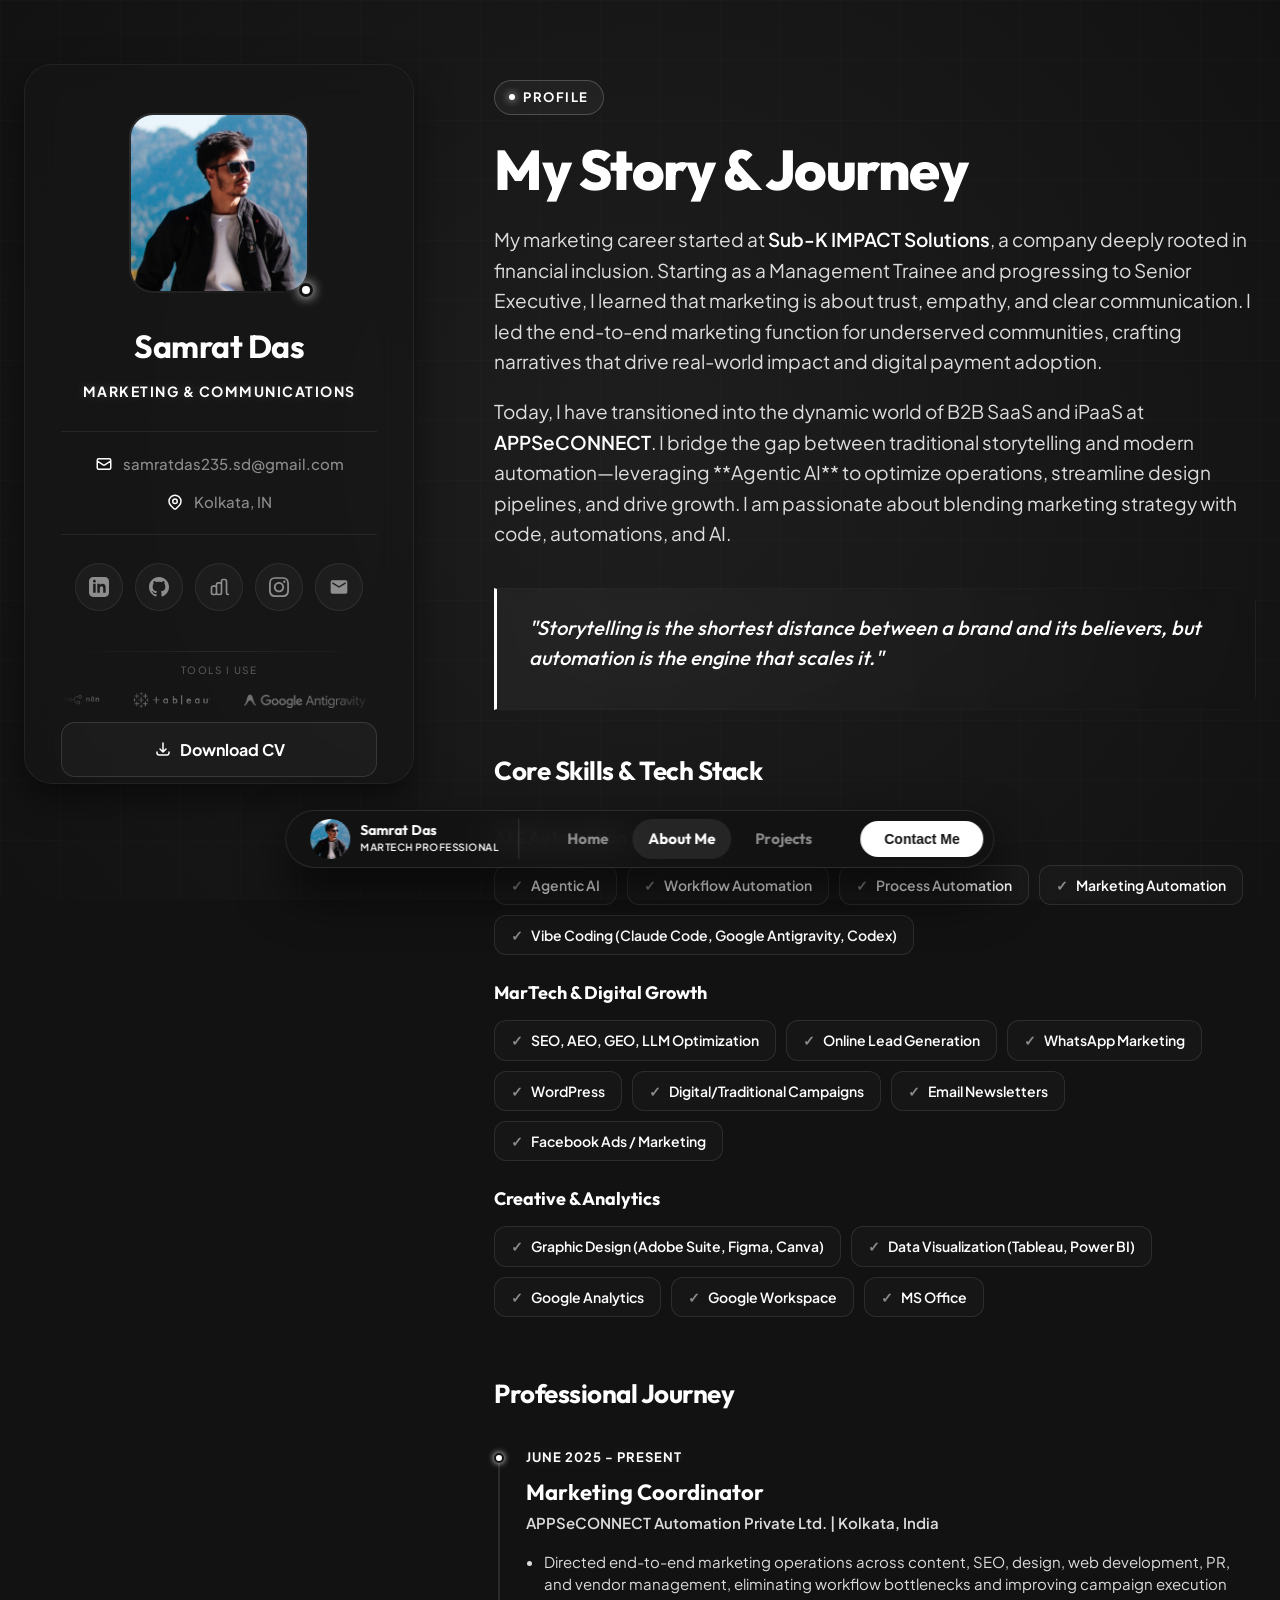
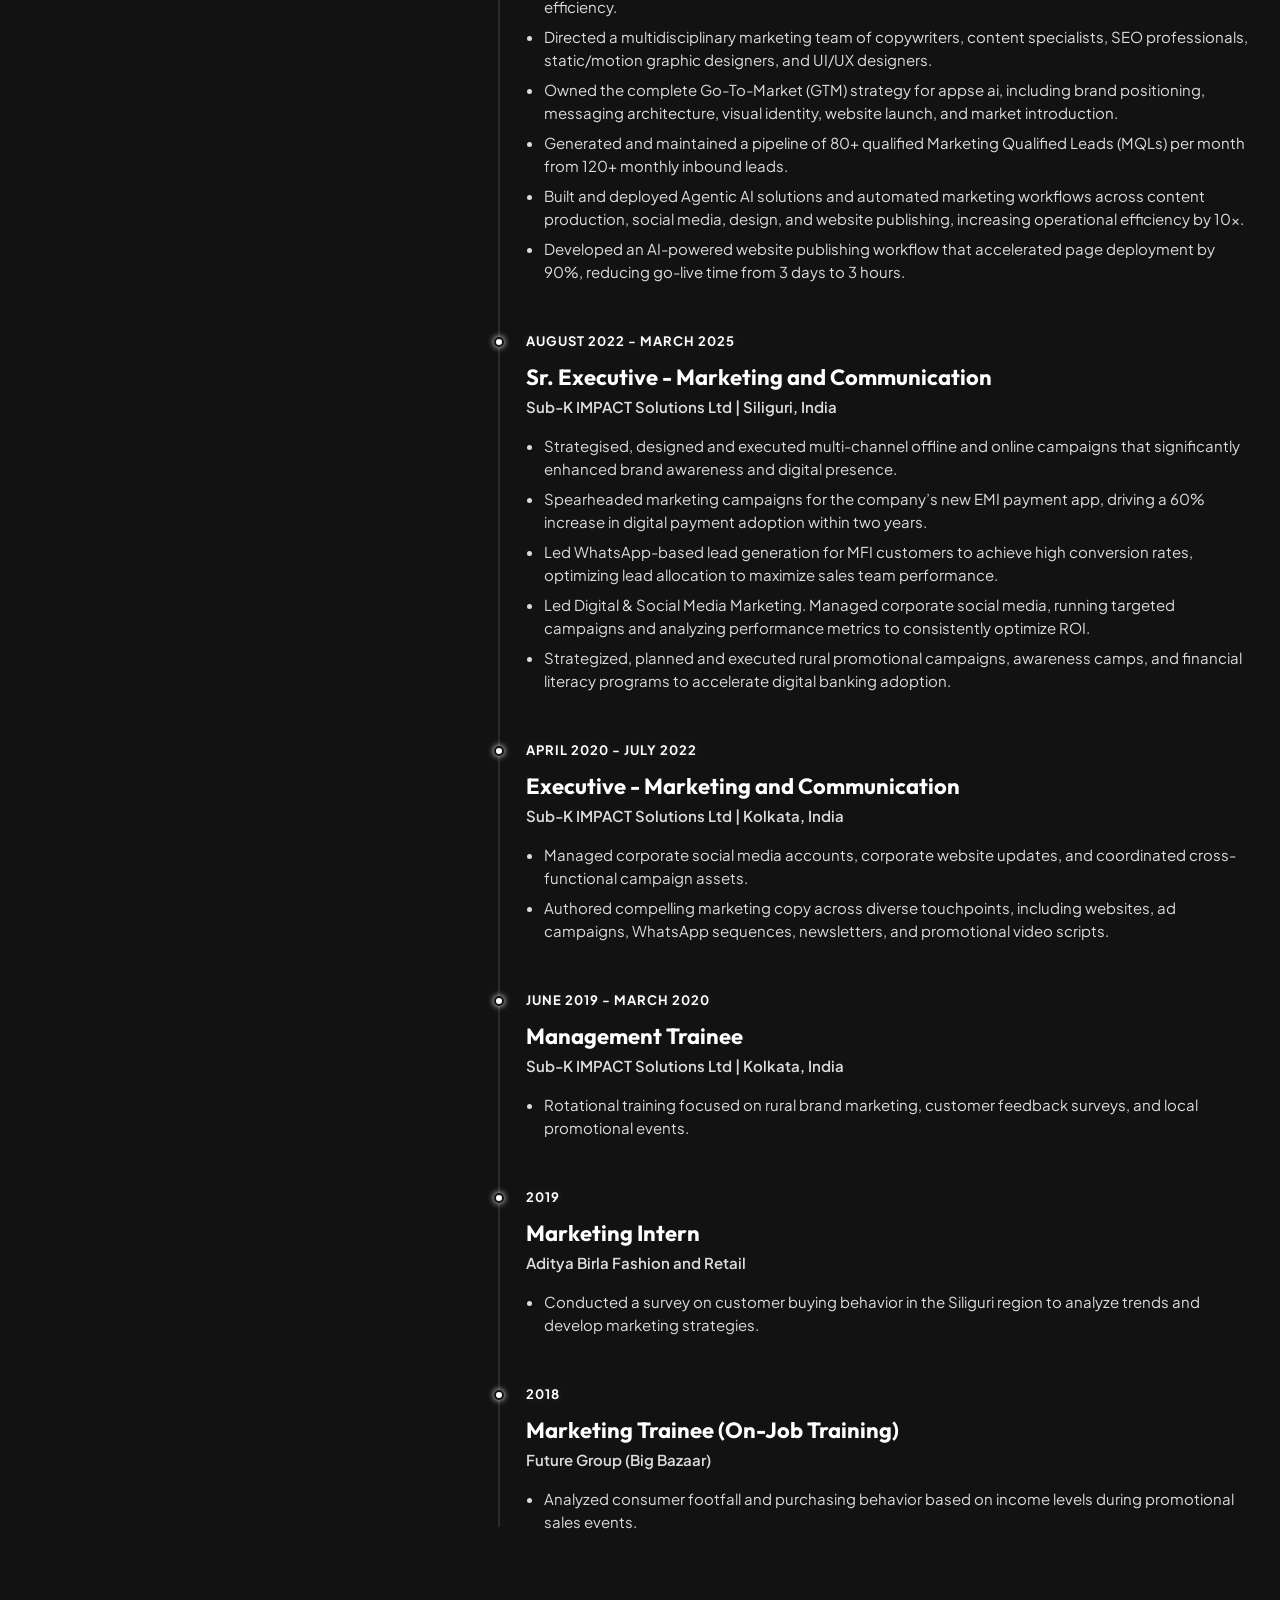
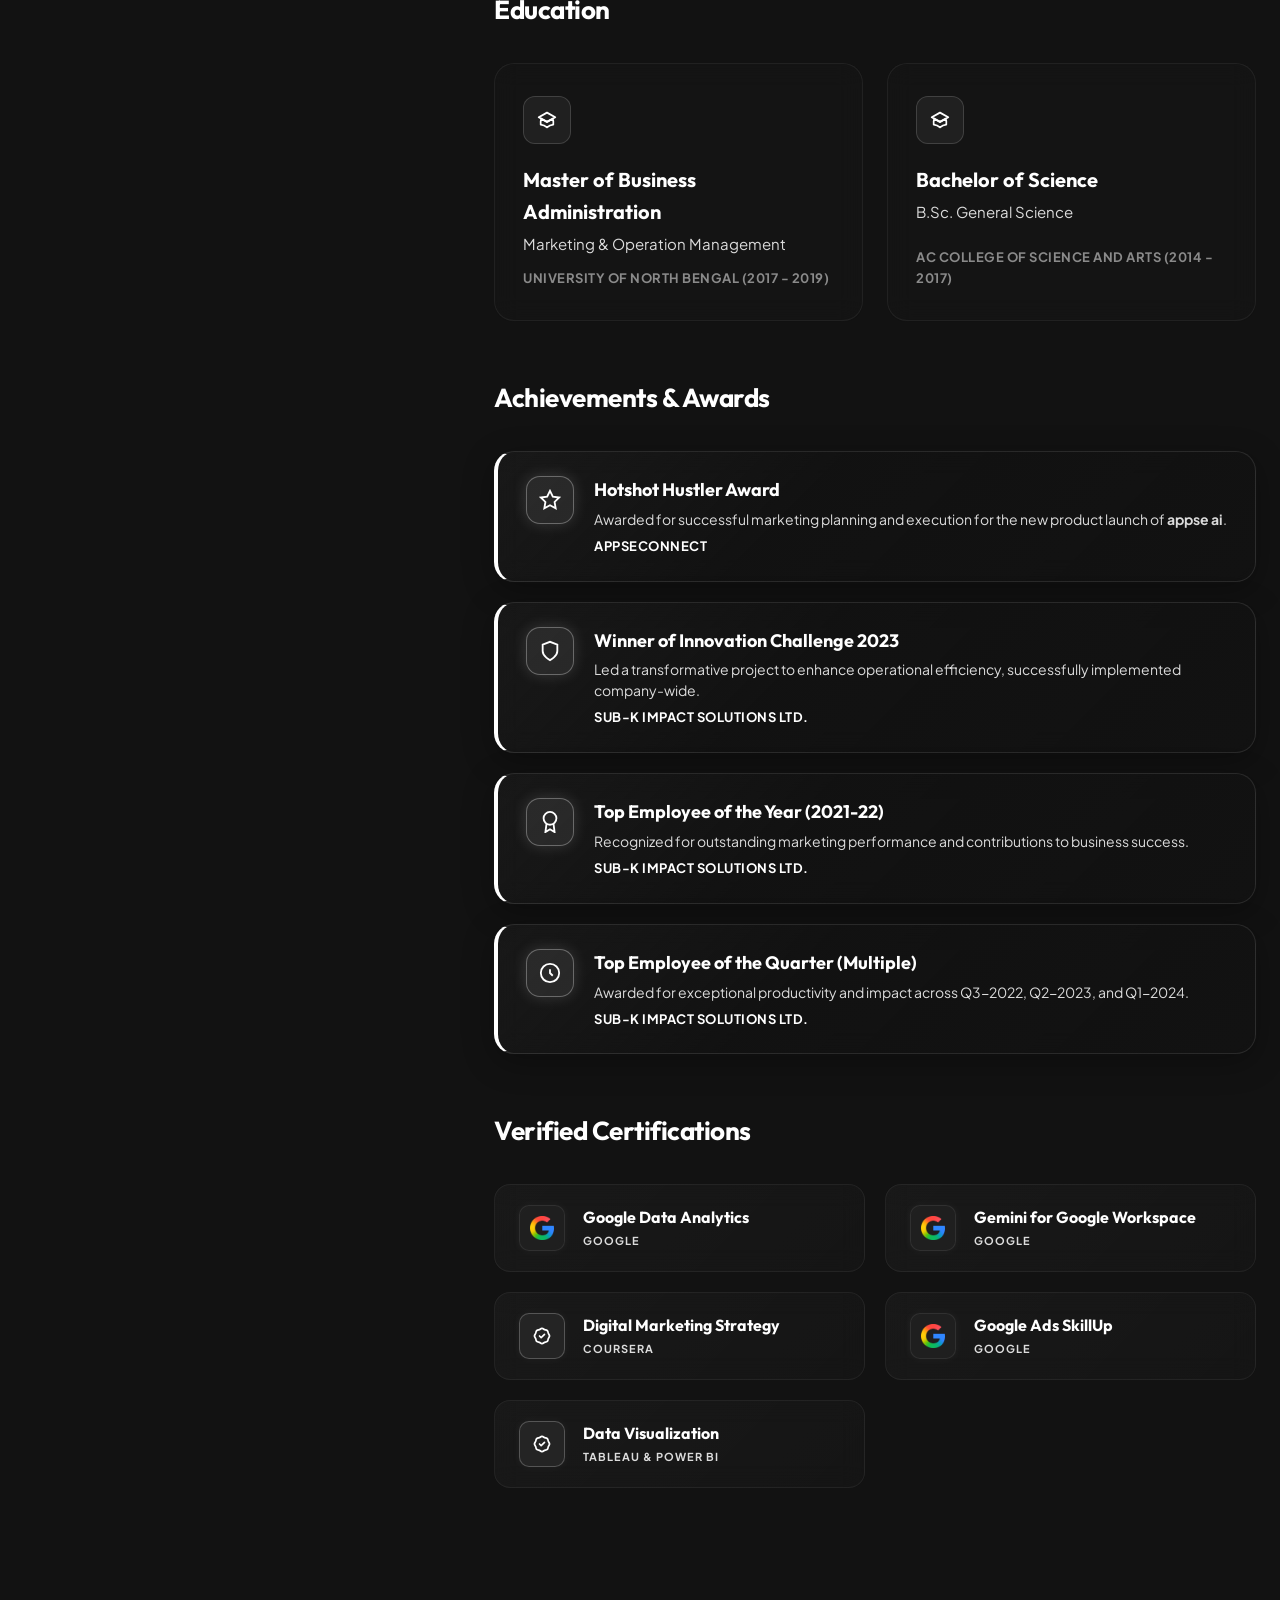
==== commit 30c473cb: "feat: add purple folder search icon as website favicon" ====
--- a/about.html
+++ b/about.html
@@ -10,6 +10,7 @@
     <link rel="preconnect" href="https://fonts.gstatic.com" crossorigin>
     <link href="https://fonts.googleapis.com/css2?family=Outfit:wght@300;400;500;600;700;800&family=Plus+Jakarta+Sans:wght@300;400;500;600;700;800&display=swap" rel="stylesheet">
     <link rel="stylesheet" href="style.css?v=4">
+    <link rel="icon" type="image/png" href="assets/favicon.png">
 </head>
 <body>
 
--- a/style.css
+++ b/style.css
@@ -807,6 +807,16 @@
     font-weight: 600;
     color: var(--color-text-white);
     transition: var(--transition-fast);
+    display: inline-flex;
+    align-items: center;
+    gap: 8px;
+}
+
+.skill-badge::before {
+    content: "✓";
+    font-weight: 800;
+    color: rgba(255, 255, 255, 0.5);
+    transition: var(--transition-fast);
 }
 
 .skill-badge:hover {
@@ -815,6 +825,10 @@
     color: var(--color-primary);
     transform: translateY(-2px);
     box-shadow: 0 4px 12px rgba(255, 255, 255, 0.15);
+}
+
+.skill-badge:hover::before {
+    color: var(--color-primary);
 }
 
 /* Achievements List */
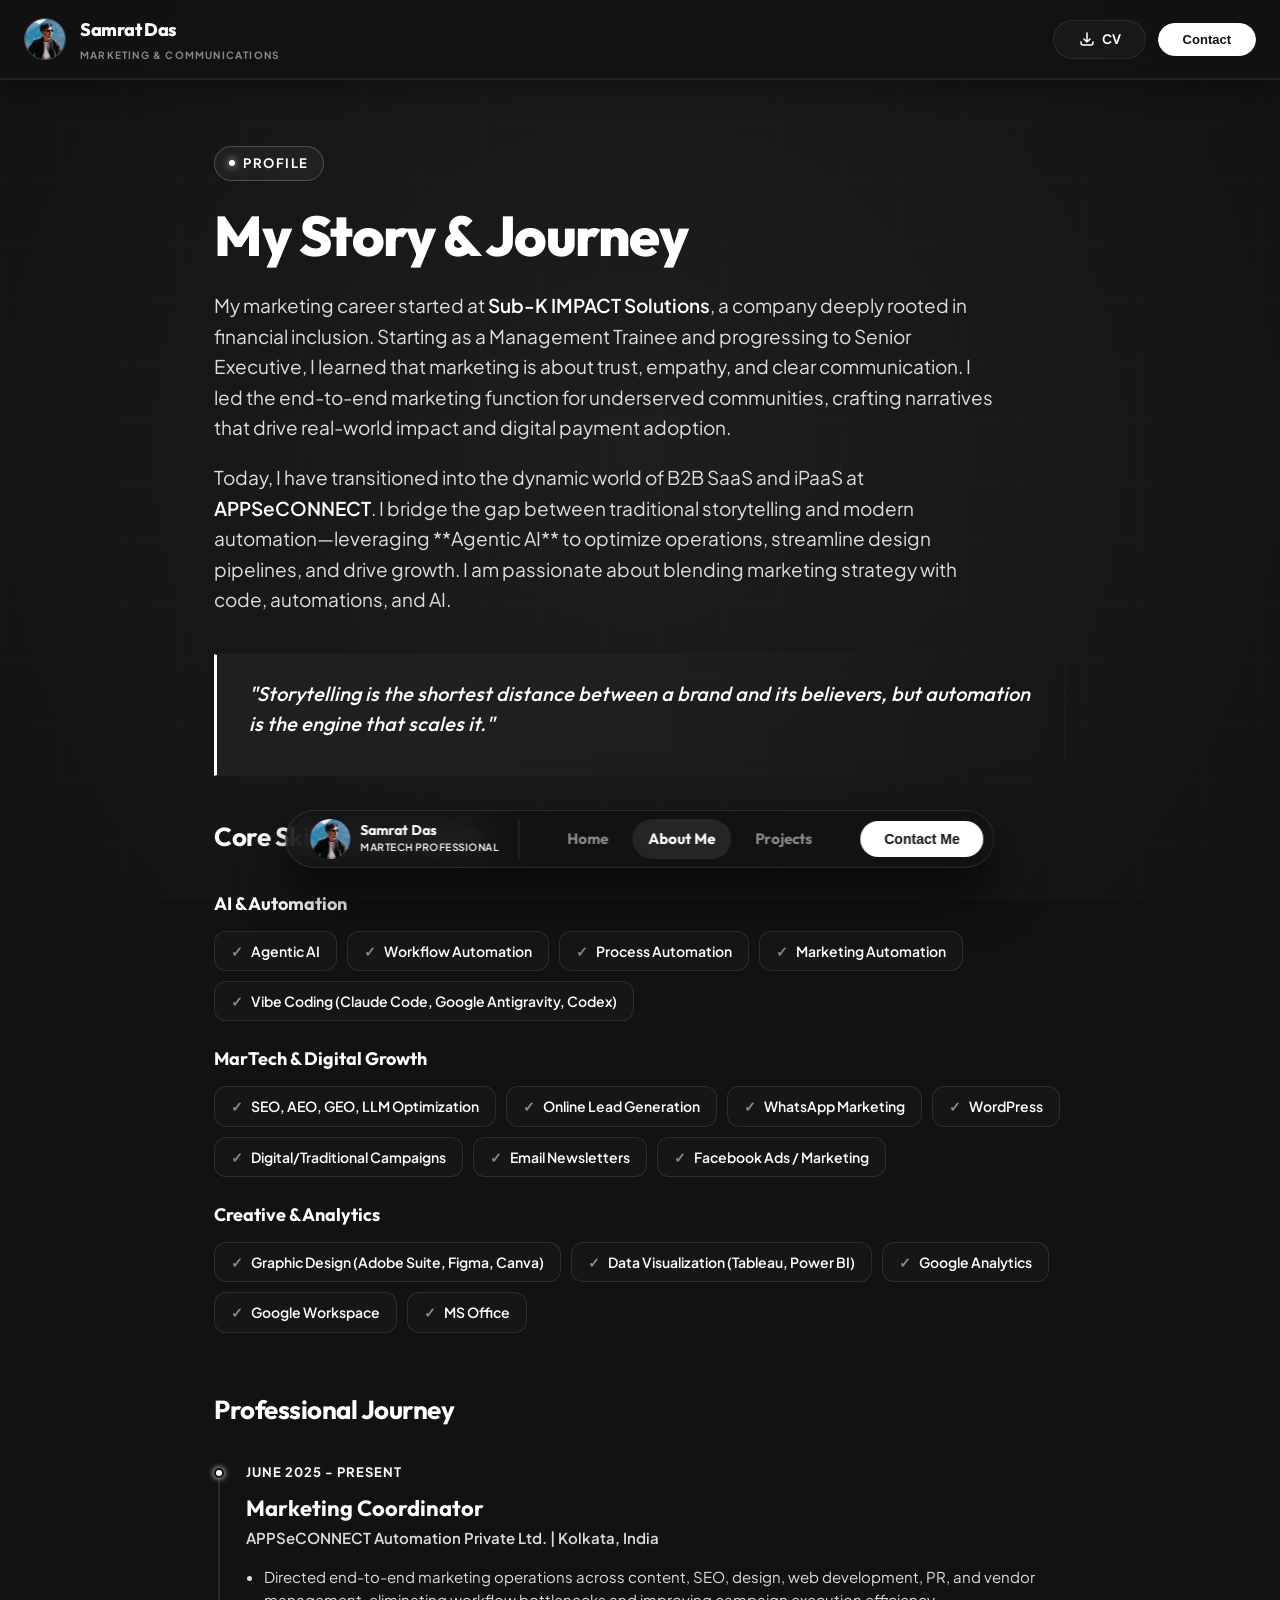
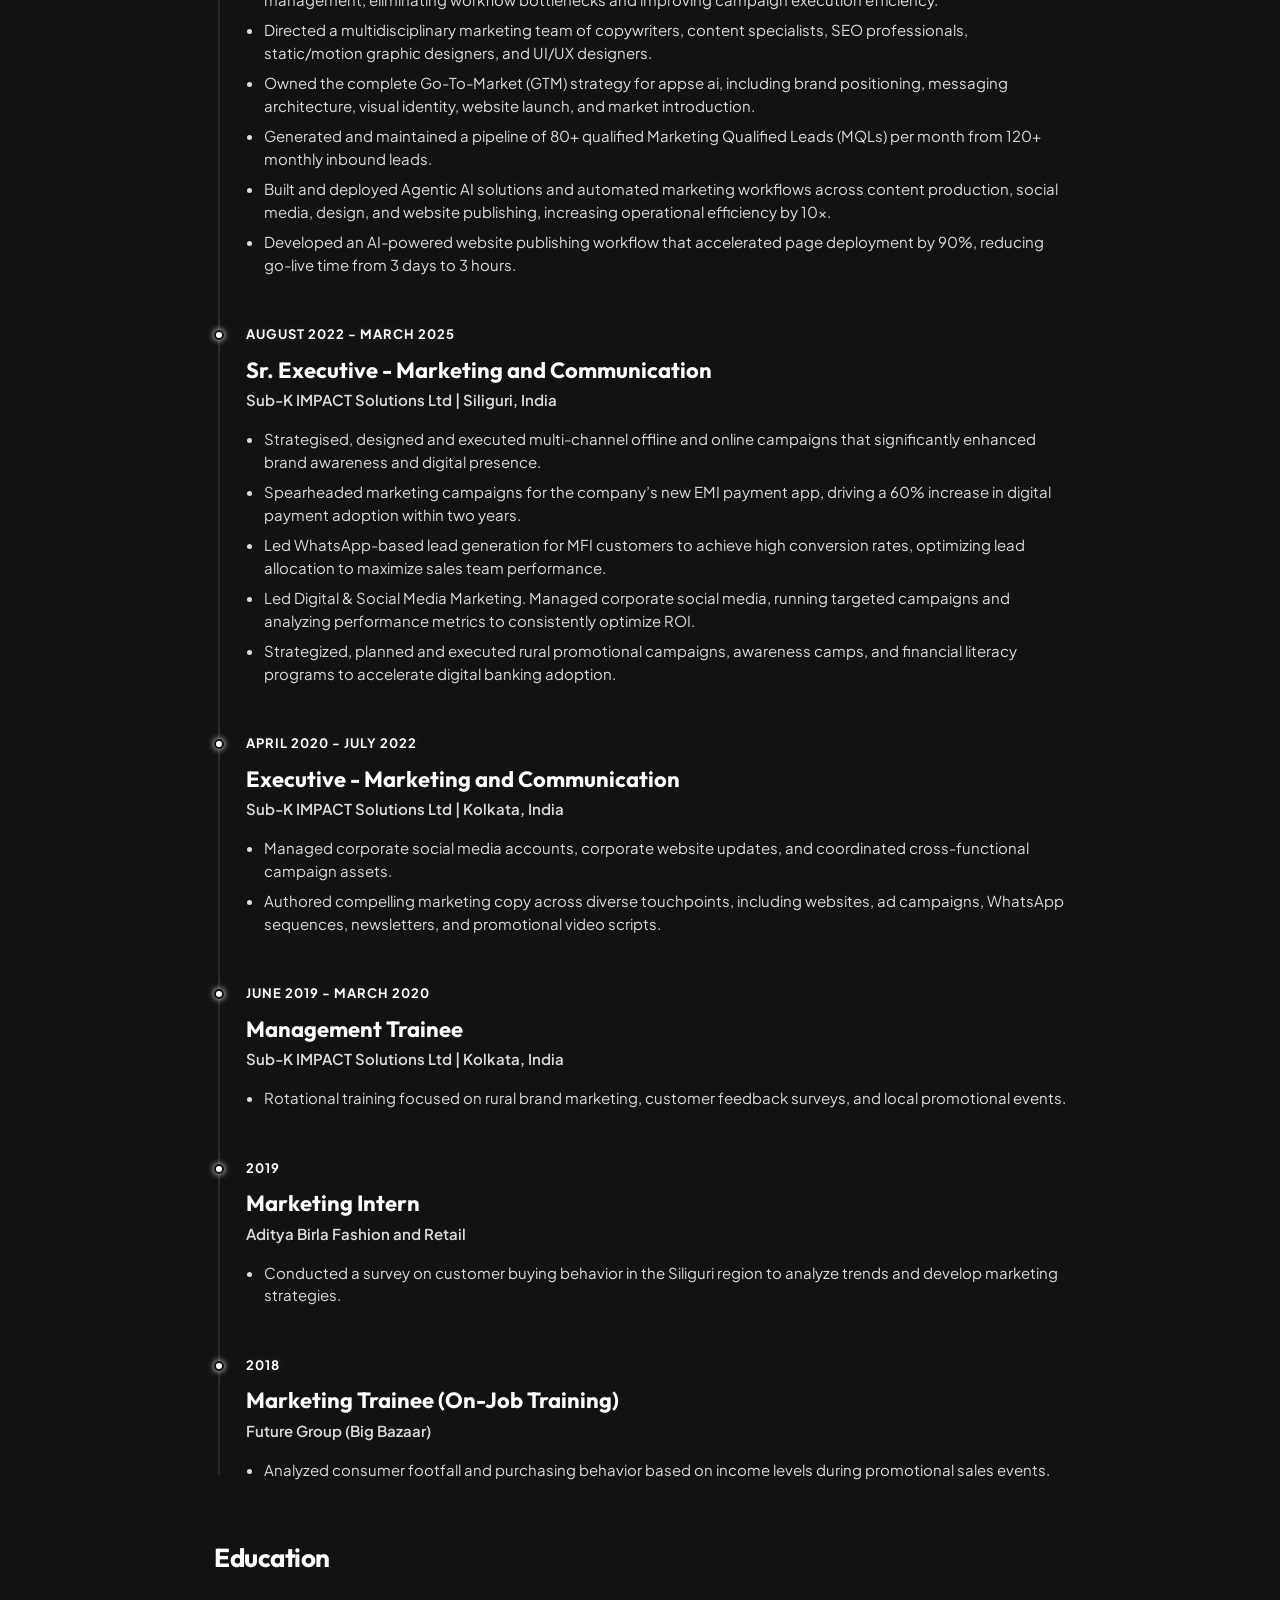
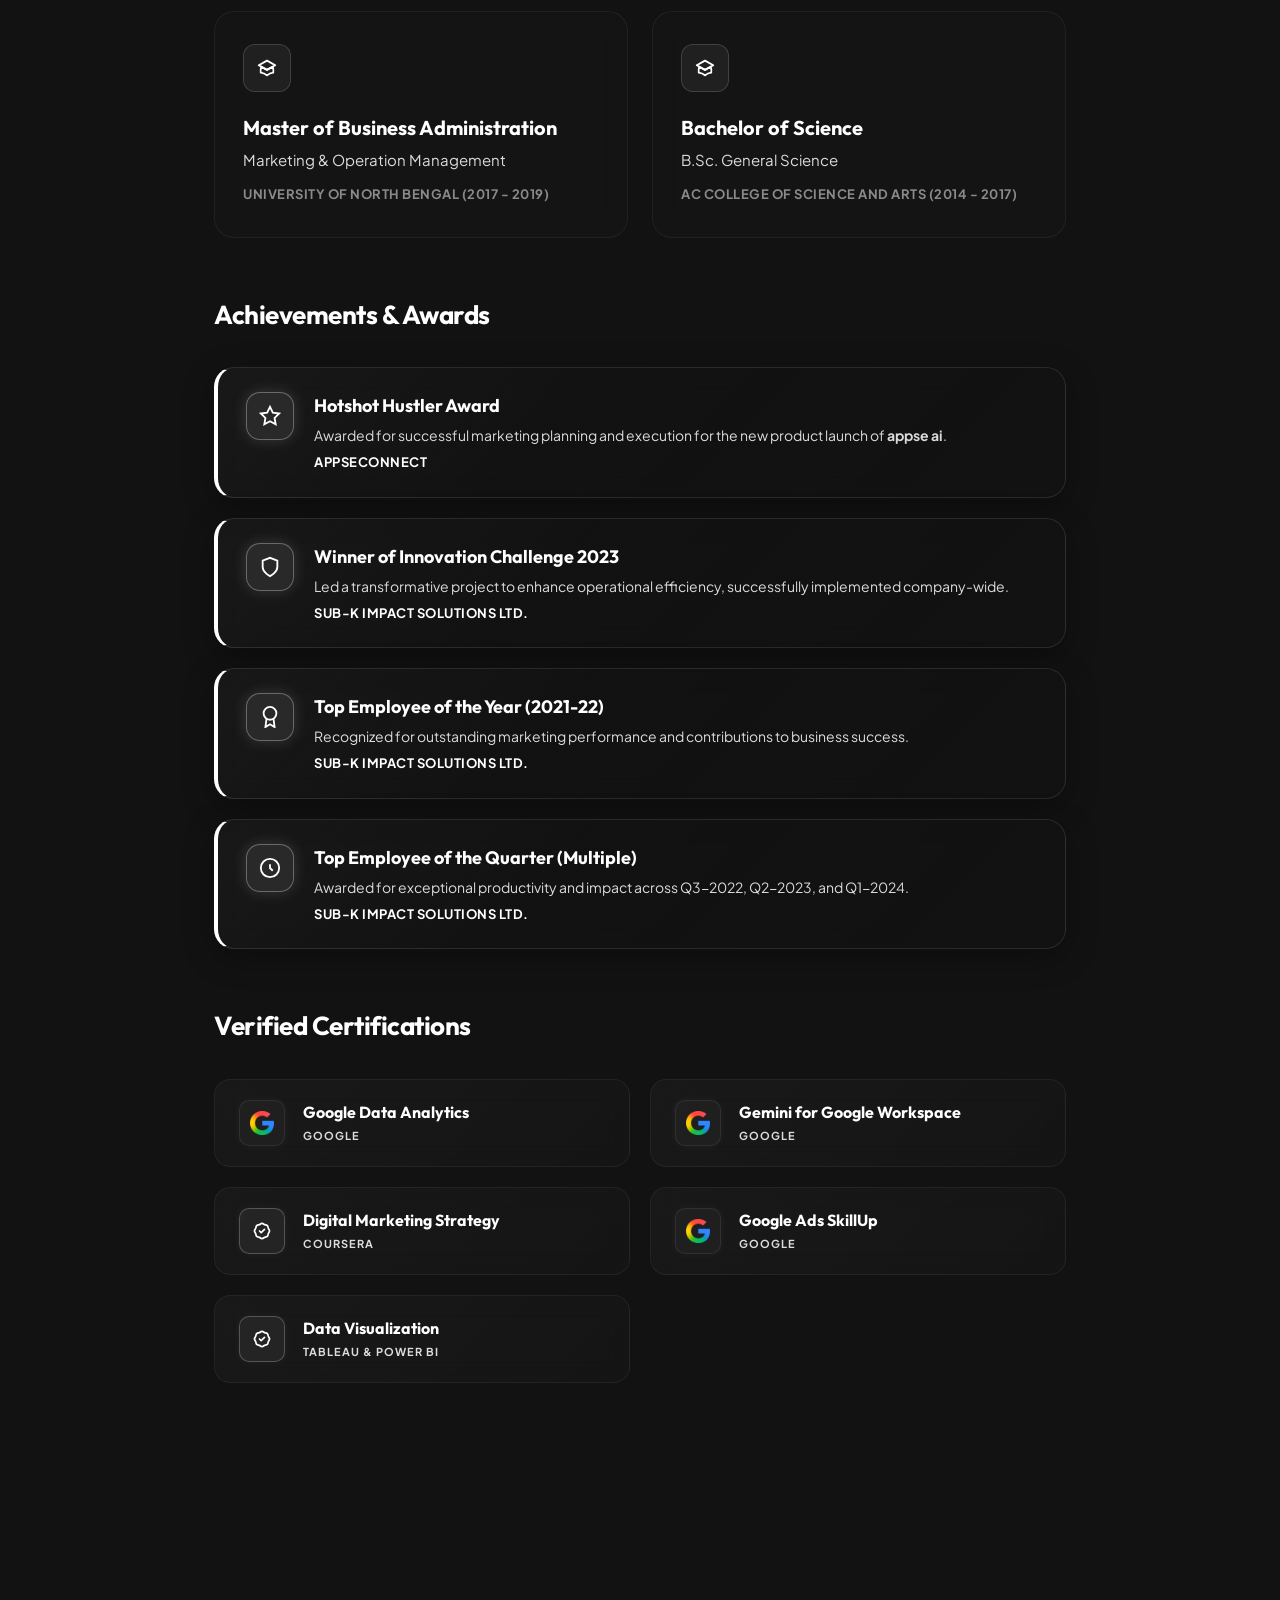
==== commit 244017c5: "feat: rearrange subpage layouts to sticky top header and refine button styling" ====
--- a/about.html
+++ b/about.html
@@ -9,93 +9,33 @@
     <link rel="preconnect" href="https://fonts.googleapis.com">
     <link rel="preconnect" href="https://fonts.gstatic.com" crossorigin>
     <link href="https://fonts.googleapis.com/css2?family=Outfit:wght@300;400;500;600;700;800&family=Plus+Jakarta+Sans:wght@300;400;500;600;700;800&display=swap" rel="stylesheet">
-    <link rel="stylesheet" href="style.css?v=4">
+    <link rel="stylesheet" href="style.css?v=6">
     <link rel="icon" type="image/png" href="assets/favicon.png">
 </head>
-<body>
+<body class="sub-page">
+
+    <!-- Top Header Navbar -->
+    <header class="top-header">
+        <div class="top-header-container">
+            <div class="header-brand">
+                <img src="assets/samrat.jpg" alt="Samrat Das" class="header-avatar">
+                <div class="header-brand-text">
+                    <span class="header-name">Samrat <span class="accent-text">Das</span></span>
+                    <span class="header-title">Marketing & Communications</span>
+                </div>
+            </div>
+            <div class="header-actions">
+                <a href="assets/resume-samrat-das-2026.pdf" download="Samrat-Das-Resume.pdf" class="btn btn-secondary btn-header-resume">
+                    <svg fill="none" stroke="currentColor" stroke-width="2" viewBox="0 0 24 24" class="btn-icon"><path stroke-linecap="round" stroke-linejoin="round" d="M4 16v1a3 3 0 003 3h10a3 3 0 003-3v-1m-4-4l-4 4m0 0l-4-4m4 4V4"></path></svg>
+                    <span>CV</span>
+                </a>
+                <button class="btn btn-primary btn-header-contact btn-trigger-contact">Contact</button>
+            </div>
+        </div>
+    </header>
 
     <!-- Main Container -->
     <div class="app-container">
-
-        <!-- Left Column: Profile Card (Sticky on Desktop) -->
-        <aside class="profile-sidebar">
-            <div class="profile-card">
-                <div class="avatar-container">
-                    <img src="assets/samrat.jpg" alt="Samrat Das" class="profile-avatar">
-                    <div class="status-indicator"></div>
-                </div>
-                
-                <h1 class="profile-name">Samrat <span class="accent-text">Das</span></h1>
-                <p class="profile-title">Marketing & Communications</p>
-                
-                <div class="profile-info">
-                    <div class="info-item">
-                        <svg class="info-icon" fill="none" stroke="currentColor" stroke-width="2" viewBox="0 0 24 24"><path stroke-linecap="round" stroke-linejoin="round" d="M3 8l7.89 5.26a2 2 0 002.22 0L21 8M5 19h14a2 2 0 002-2V7a2 2 0 00-2-2H5a2 2 0 00-2 2v10a2 2 0 002 2z"></path></svg>
-                        <a href="mailto:samratdas235.sd@gmail.com" class="info-text">samratdas235.sd@gmail.com</a>
-                    </div>
-                    <div class="info-item">
-                        <svg class="info-icon" fill="none" stroke="currentColor" stroke-width="2" viewBox="0 0 24 24"><path stroke-linecap="round" stroke-linejoin="round" d="M17.657 16.657L13.414 20.9a1.998 1.998 0 01-2.827 0l-4.244-4.243a8 8 0 1111.314 0z"></path><path stroke-linecap="round" stroke-linejoin="round" d="M15 11a3 3 0 11-6 0 3 3 0 016 0z"></path></svg>
-                        <span class="info-text">Kolkata, IN</span>
-                    </div>
-                </div>
-
-                <div class="social-links">
-                    <a href="https://www.linkedin.com/in/samratdas2803/" target="_blank" aria-label="LinkedIn" class="social-icon">
-                        <svg fill="currentColor" viewBox="0 0 24 24" width="20" height="20"><path d="M19 0h-14c-2.761 0-5 2.239-5 5v14c0 2.761 2.239 5 5 5h14c2.762 0 5-2.239 5-5v-14c0-2.761-2.238-5-5-5zm-11 19h-3v-11h3v11zm-1.5-12.268c-.966 0-1.75-.779-1.75-1.75s.784-1.75 1.75-1.75 1.75.779 1.75 1.75-.784 1.75-1.75 1.75zm13.5 12.268h-3v-5.604c0-3.368-4-3.113-4 0v5.604h-3v-11h3v1.765c1.396-2.586 7-2.777 7 2.476v6.759z"/></svg>
-                    </a>
-                    <a href="https://github.com/samratdas235" target="_blank" aria-label="GitHub" class="social-icon">
-                        <svg fill="currentColor" viewBox="0 0 24 24" width="20" height="20"><path d="M12 0c-6.626 0-12 5.373-12 12 0 5.302 3.438 9.8 8.207 11.387.599.111.793-.261.793-.577v-2.234c-3.338.726-4.033-1.416-4.033-1.416-.546-1.387-1.333-1.756-1.333-1.756-1.089-.745.083-.729.083-.729 1.205.084 1.839 1.237 1.839 1.237 1.07 1.834 2.807 1.304 3.492.997.107-.775.418-1.305.762-1.604-2.665-.305-5.467-1.334-5.467-5.931 0-1.311.469-2.381 1.236-3.221-.124-.303-.535-1.524.117-3.176 0 0 1.008-.322 3.301 1.23.957-.266 1.983-.399 3.003-.404 1.02.005 2.047.138 3.006.404 2.291-1.552 3.297-1.23 3.297-1.23.653 1.653.242 2.874.118 3.176.77.84 1.235 1.911 1.235 3.221 0 4.609-2.807 5.624-5.479 5.921.43.372.823 1.102.823 2.222v3.293c0 .319.192.694.801.576 4.765-1.589 8.199-6.086 8.199-11.386 0-6.627-5.373-12-12-12z"/></svg>
-                    </a>
-                    <a href="https://public.tableau.com/app/profile/samrat.das5402/vizzes" target="_blank" aria-label="Tableau" class="social-icon">
-                        <svg fill="none" stroke="currentColor" stroke-width="2" viewBox="0 0 24 24" width="20" height="20"><path stroke-linecap="round" stroke-linejoin="round" d="M9 19v-6a2 2 0 00-2-2H5a2 2 0 00-2 2v6a2 2 0 002 2h2a2 2 0 002-2zm0 0V9a2 2 0 012-2h2a2 2 0 012 2v10m-6 0a2 2 0 002 2h2a2 2 0 002-2m0 0V5a2 2 0 012-2h2a2 2 0 012 2v14a2 2 0 002 2h2a2 2 0 002-2" /></svg>
-                    </a>
-                    <a href="https://www.instagram.com/mr.__samrat/" target="_blank" aria-label="Instagram" class="social-icon">
-                        <svg fill="currentColor" viewBox="0 0 24 24" width="20" height="20"><path d="M12 2.163c3.204 0 3.584.012 4.85.07 3.252.148 4.771 1.691 4.919 4.919.058 1.265.069 1.645.069 4.849 0 3.205-.012 3.584-.069 4.849-.149 3.225-1.664 4.771-4.919 4.919-1.266.058-1.644.07-4.85.07-3.204 0-3.584-.012-4.849-.07-3.26-.149-4.771-1.699-4.919-4.92-.058-1.265-.07-1.644-.07-4.849 0-3.204.013-3.583.07-4.849.149-3.227 1.664-4.771 4.919-4.919 1.266-.057 1.645-.069 4.849-.069zm0-2c-3.259 0-3.667.014-4.947.072-4.358.2-6.78 2.618-6.98 6.98-.059 1.281-.073 1.689-.073 4.948 0 3.259.014 3.668.072 4.948.2 4.358 2.618 6.78 6.98 6.98 1.281.058 1.689.072 4.948.072 3.259 0 3.668-.014 4.948-.072 4.354-.2 6.782-2.618 6.979-6.98.059-1.28.073-1.689.073-4.948 0 3.259-.014 3.667-.072-4.947-.196-4.354-2.617-6.78-6.979-6.98-1.281-.059-1.69-.073-4.949-.073zm0 5.838c-3.403 0-6.162 2.759-6.162 6.162s2.759 6.163 6.162 6.163 6.162-2.759 6.162-6.163c0-3.403-2.759-6.162-6.162-6.162zm0 10.162c-2.209 0-4-1.79-4-4 0-2.209 1.791-4 4-4s4 1.791 4 4c0 2.21-1.791 4-4 4zm6.406-11.845c-.796 0-1.441.645-1.441 1.44s.645 1.44 1.441 1.44c.795 0 1.439-.645 1.439-1.44s-.644-1.44-1.439-1.44z"/></svg>
-                    </a>
-                    <a href="mailto:samratdas235.sd@gmail.com" aria-label="Email" class="social-icon">
-                        <svg fill="currentColor" viewBox="0 0 24 24" width="20" height="20"><path d="M20 4H4c-1.1 0-1.99.9-1.99 2L2 18c0 1.1.9 2 2 2h16c1.1 0 2-.9 2-2V6c0-1.1-.9-2-2-2zm0 4l-8 5-8-5V6l8 5 8-5v2z"/></svg>
-                    </a>
-                </div>
-
-                <div class="profile-marquee-section">
-                    <div class="profile-separator"></div>
-                    <div class="profile-marquee-label">Tools I Use</div>
-                    <div class="logo-marquee-container">
-                        <div class="logo-marquee-track">
-                            <!-- Sequence 1 -->
-                            <img src="assets/n8n.png" alt="n8n" class="marquee-logo logo-invert">
-                            <img src="assets/tableau.png" alt="Tableau" class="marquee-logo logo-invert">
-                            <img src="assets/antigravity.png" alt="Google Antigravity" class="marquee-logo logo-invert">
-                            <img src="assets/invader.png" alt="Invader" class="marquee-logo logo-invert">
-                            <img src="assets/chatgpt.png" alt="ChatGPT" class="marquee-logo logo-screen">
-                            <img src="assets/google-ai-studio.png" alt="Google AI Studio" class="marquee-logo logo-screen">
-                            <img src="assets/power-bi.png" alt="Power BI" class="marquee-logo logo-invert">
-                            <!-- Sequence 2 -->
-                            <img src="assets/n8n.png" alt="n8n" class="marquee-logo logo-invert">
-                            <img src="assets/tableau.png" alt="Tableau" class="marquee-logo logo-invert">
-                            <img src="assets/antigravity.png" alt="Google Antigravity" class="marquee-logo logo-invert">
-                            <img src="assets/invader.png" alt="Invader" class="marquee-logo logo-invert">
-                            <img src="assets/chatgpt.png" alt="ChatGPT" class="marquee-logo logo-screen">
-                            <img src="assets/google-ai-studio.png" alt="Google AI Studio" class="marquee-logo logo-screen">
-                            <img src="assets/power-bi.png" alt="Power BI" class="marquee-logo logo-invert">
-                        </div>
-                    </div>
-                </div>
-
-                <div class="action-buttons">
-                    <a href="assets/resume-samrat-das-2026.pdf" download="Samrat-Das-Resume.pdf" class="btn btn-secondary w-full" id="btn-download-cv">
-                        <svg class="btn-icon" fill="none" stroke="currentColor" stroke-width="2" viewBox="0 0 24 24"><path stroke-linecap="round" stroke-linejoin="round" d="M4 16v1a3 3 0 003 3h10a3 3 0 003-3v-1m-4-4l-4 4m0 0l-4-4m4 4V4"></path></svg>
-                        Download CV
-                    </a>
-                    <button class="btn btn-primary w-full btn-trigger-contact" id="btn-contact-me">
-                        <svg class="btn-icon" fill="none" stroke="currentColor" stroke-width="2" viewBox="0 0 24 24"><path stroke-linecap="round" stroke-linejoin="round" d="M8 12h.01M12 12h.01M16 12h.01M21 12c0 4.418-4.03 8-9 8a9.863 9.863 0 01-4.255-.949L3 20l1.395-3.72C3.512 15.042 3 13.574 3 12c0-4.418 4.03-8 9-8s9 3.582 9 8z"></path></svg>
-                        Contact Me
-                    </button>
-                </div>
-            </div>
-        </aside>
-
-        <!-- Right Column: Content Area -->
         <main class="content-area">
 
             <!-- ABOUT ME SECTION -->
--- a/style.css
+++ b/style.css
@@ -2528,3 +2528,197 @@
         padding: 20px;
     }
 }
+
+
+/* ==========================================================================
+   SUBPAGE LAYOUT & TOP HEADER
+   ========================================================================== */
+
+/* Subpage Layout overrides on Desktop */
+.sub-page .app-container {
+    display: block;
+    max-width: 900px;
+    margin: 0 auto;
+    padding-top: 130px; /* clear sticky top-header */
+    padding-left: 24px;
+    padding-right: 24px;
+}
+
+.sub-page .profile-sidebar {
+    display: none !important;
+}
+
+.sub-page .content-area {
+    width: 100%;
+    max-width: 100%;
+}
+
+/* Sticky Top Header Navbar */
+.top-header {
+    position: fixed;
+    top: 0;
+    left: 0;
+    width: 100%;
+    height: 80px;
+    z-index: 100; /* Raise z-index above page overlays */
+    background: rgba(18, 18, 18, 0.75);
+    border-bottom: 1px solid rgba(255, 255, 255, 0.08);
+    backdrop-filter: blur(20px);
+    -webkit-backdrop-filter: blur(20px);
+    box-shadow: 0 4px 30px rgba(0, 0, 0, 0.4), inset 0 -1px 0 0 rgba(255, 255, 255, 0.05);
+    transition: var(--transition-smooth);
+}
+
+.top-header-container {
+    max-width: 1280px;
+    height: 100%;
+    margin: 0 auto;
+    padding: 0 24px;
+    display: flex;
+    align-items: center;
+    justify-content: space-between;
+}
+
+.header-brand {
+    display: flex;
+    align-items: center;
+    gap: 14px;
+}
+
+/* Enforce avatar dimensions strictly to prevent overflow */
+.header-avatar {
+    width: 42px !important;
+    height: 42px !important;
+    min-width: 42px !important;
+    min-height: 42px !important;
+    max-width: 42px !important;
+    max-height: 42px !important;
+    border-radius: 50% !important;
+    object-fit: cover !important;
+    border: 1.5px solid rgba(255, 255, 255, 0.25) !important;
+    display: block !important;
+}
+
+.header-brand-text {
+    display: flex;
+    flex-direction: column;
+    gap: 2px;
+}
+
+.header-name {
+    font-family: var(--font-heading);
+    font-weight: 800;
+    font-size: 18px;
+    color: var(--color-text-white);
+    letter-spacing: -0.3px;
+}
+
+.header-title {
+    font-size: 10px;
+    text-transform: uppercase;
+    letter-spacing: 0.12em;
+    color: var(--color-text-muted);
+    font-weight: 700;
+}
+
+.header-actions {
+    display: flex;
+    align-items: center;
+    gap: 12px;
+}
+
+.btn-header-resume {
+    display: inline-flex;
+    align-items: center;
+    gap: 6px;
+    padding: 8px 24px;
+    font-size: 13px;
+    font-weight: 700;
+    border-radius: 20px;
+    background-color: rgba(255, 255, 255, 0.03);
+    border: 1px solid rgba(255, 255, 255, 0.08);
+    color: var(--color-text-white);
+    cursor: pointer;
+    transition: var(--transition-fast);
+}
+
+.btn-header-resume:hover {
+    background-color: rgba(255, 255, 255, 0.08);
+    border-color: rgba(255, 255, 255, 0.2);
+}
+
+.btn-header-contact {
+    padding: 8px 24px;
+    font-size: 13px;
+    font-weight: 800;
+    border-radius: 20px;
+    background-color: var(--color-primary);
+    color: #121212;
+    border: 1px solid var(--color-primary);
+    cursor: pointer;
+    transition: var(--transition-fast);
+}
+
+.btn-header-contact:hover {
+    background-color: var(--color-primary-hover);
+    box-shadow: 0 0 15px var(--color-primary-glow);
+}
+
+/* Responsive top-header rules */
+@media (max-width: 767px) {
+    .sub-page .app-container {
+        padding-top: 100px; /* smaller offset on mobile */
+        padding-left: 16px;
+        padding-right: 16px;
+    }
+    
+    .top-header {
+        height: 70px;
+    }
+    
+    .top-header-container {
+        padding: 0 16px;
+    }
+    
+    .header-avatar {
+        width: 36px !important;
+        height: 36px !important;
+        min-width: 36px !important;
+        min-height: 36px !important;
+        max-width: 36px !important;
+        max-height: 36px !important;
+    }
+    
+    .header-brand {
+        gap: 10px;
+    }
+    
+    .header-name {
+        font-size: 15px;
+    }
+    
+    .header-title {
+        display: none; /* Hide title on small viewports to save space */
+    }
+    
+    .btn-header-resume span {
+        display: none; /* Hide text on mobile, making it icon-only */
+    }
+    
+    .btn-header-resume {
+        padding: 8px;
+        border-radius: 50%; /* Make icon circular */
+        width: 36px;
+        height: 36px;
+        justify-content: center;
+    }
+    
+    .btn-header-resume .btn-icon {
+        margin: 0;
+    }
+    
+    .btn-header-contact {
+        padding: 8px 14px;
+        font-size: 12.5px;
+    }
+}
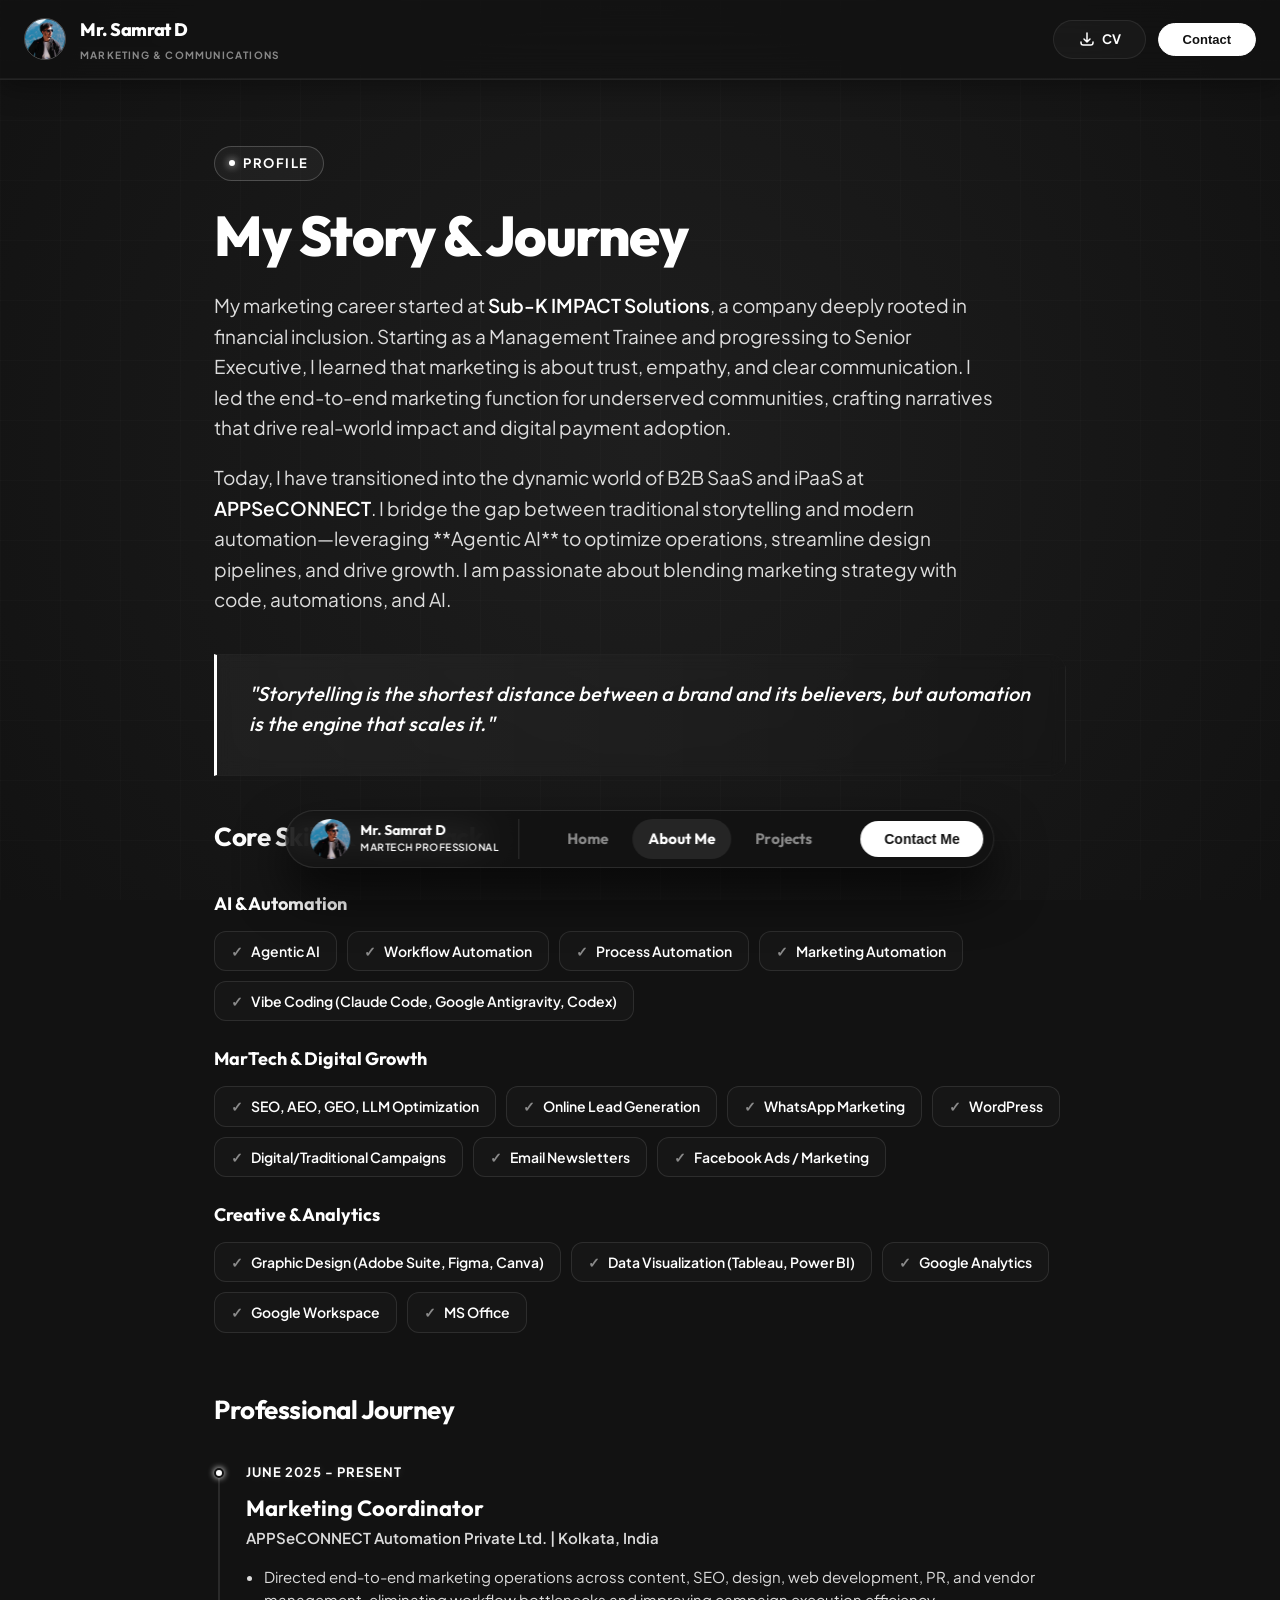
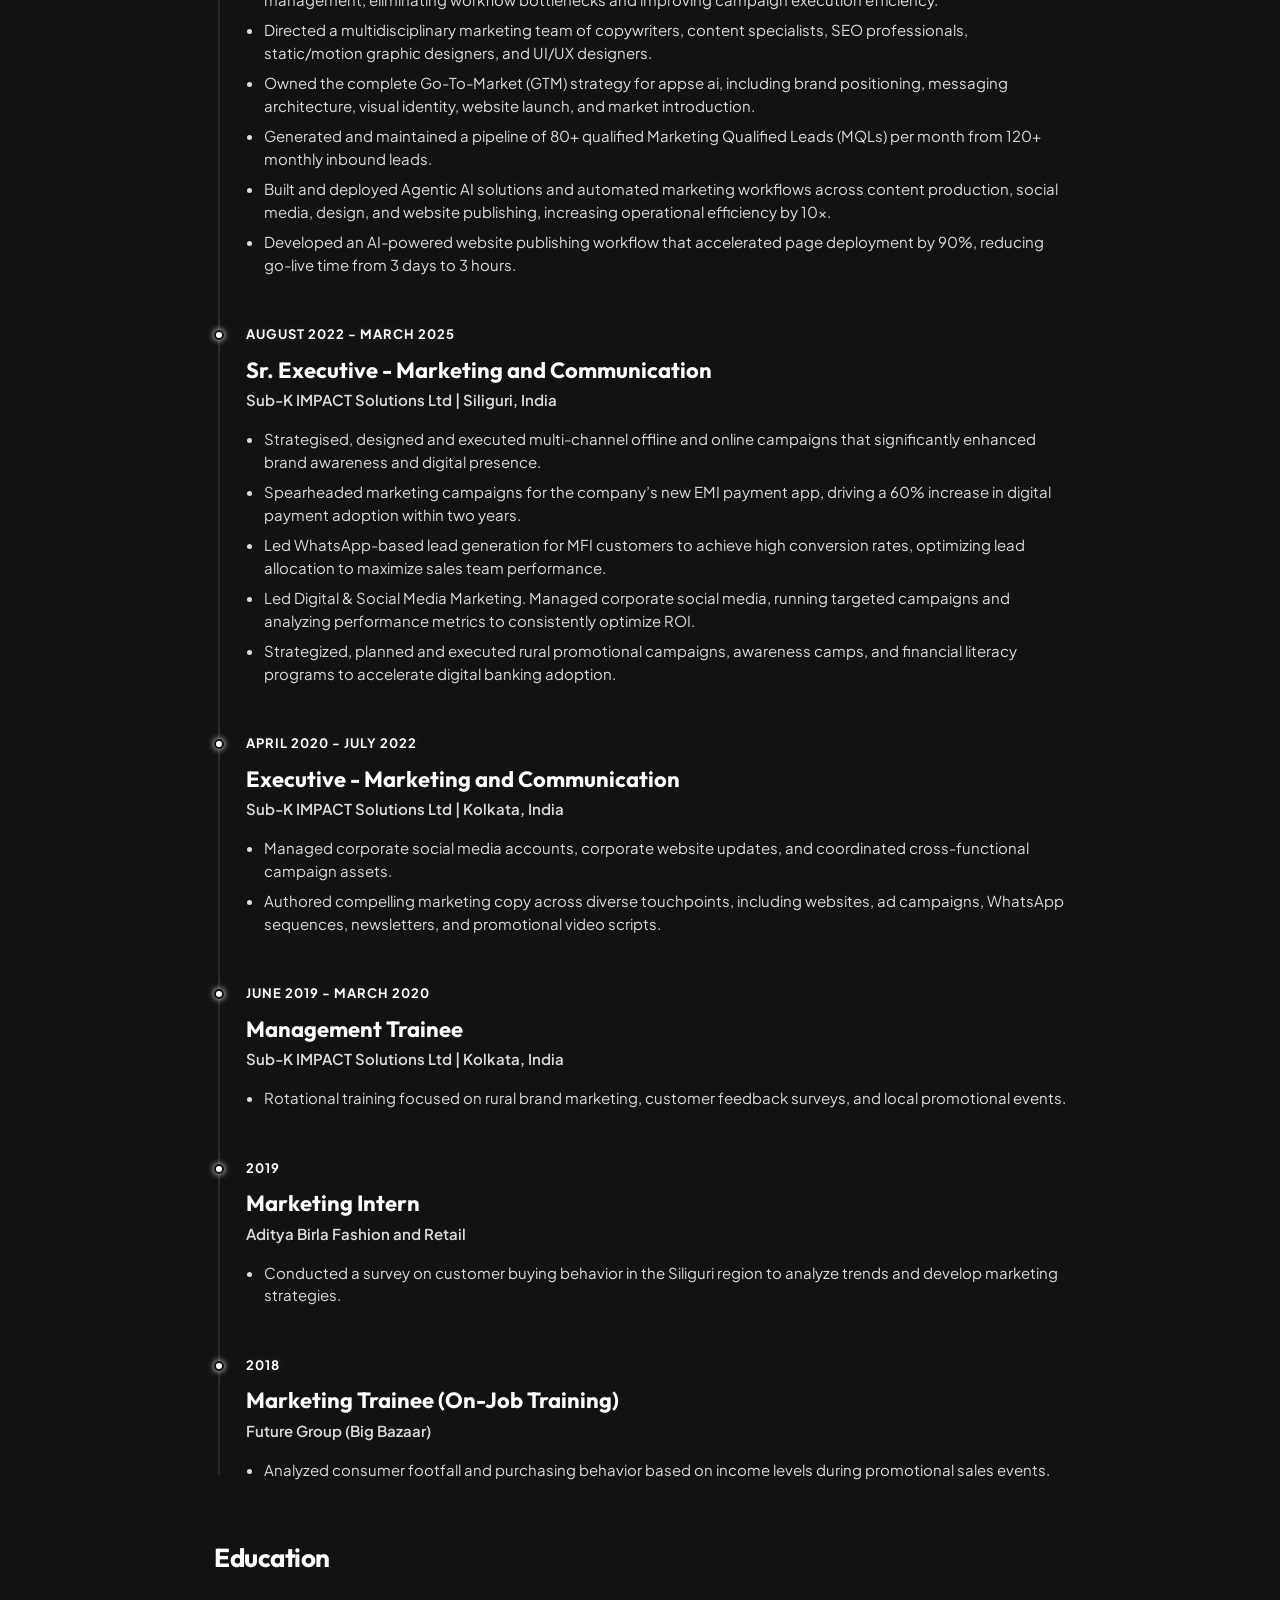
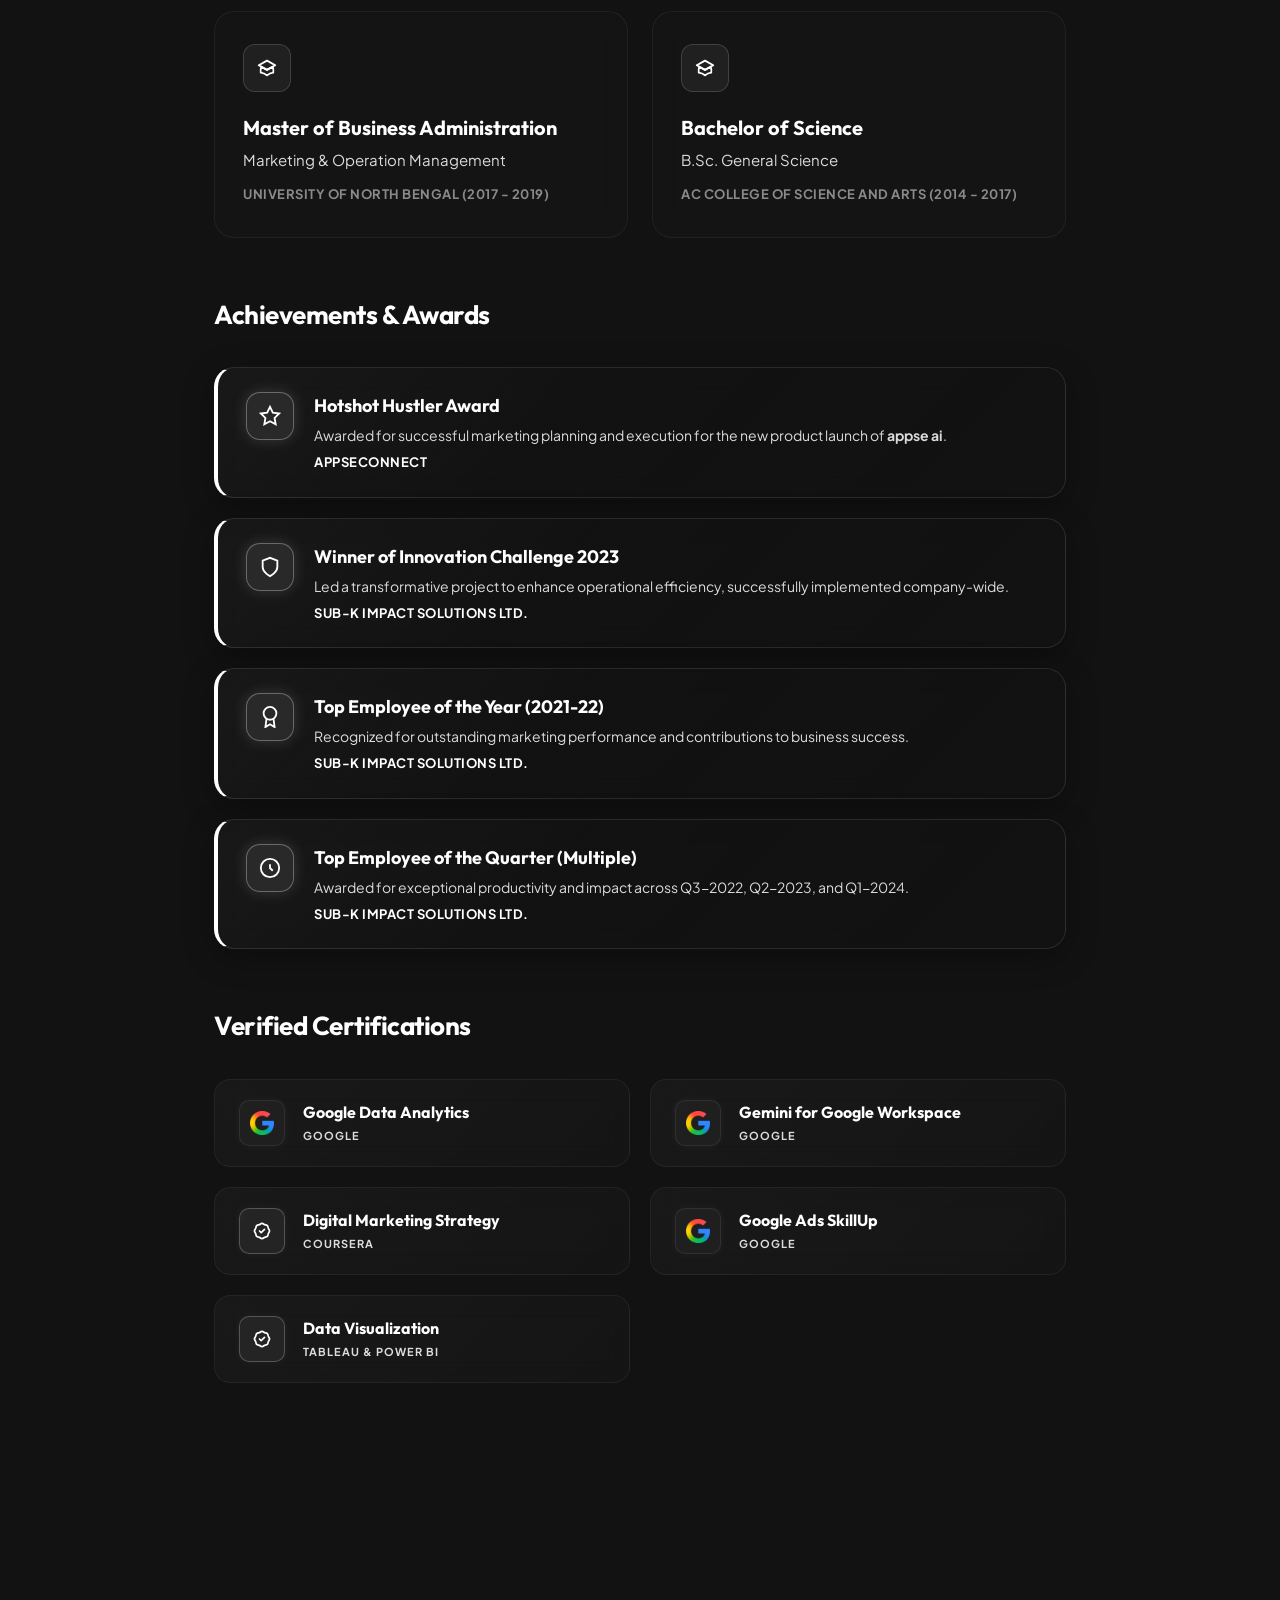
==== commit b4540d13: "chore: change portfolio name from Samrat Das to Mr. Samrat D" ====
--- a/about.html
+++ b/about.html
@@ -3,13 +3,13 @@
 <head>
     <meta charset="UTF-8">
     <meta name="viewport" content="width=device-width, initial-scale=1.0">
-    <title>About Me | Samrat Das - Journey, Skills & Timeline</title>
-    <meta name="description" content="Discover the professional story of Samrat Das. From financial inclusion campaigns at Sub-K to tech automations and Agentic AI GTM launches at APPSeCONNECT.">
+    <title>About Me | Mr. Samrat D - Journey, Skills & Timeline</title>
+    <meta name="description" content="Discover the professional story of Mr. Samrat D. From financial inclusion campaigns at Sub-K to tech automations and Agentic AI GTM launches at APPSeCONNECT.">
     <!-- Google Fonts -->
     <link rel="preconnect" href="https://fonts.googleapis.com">
     <link rel="preconnect" href="https://fonts.gstatic.com" crossorigin>
     <link href="https://fonts.googleapis.com/css2?family=Outfit:wght@300;400;500;600;700;800&family=Plus+Jakarta+Sans:wght@300;400;500;600;700;800&display=swap" rel="stylesheet">
-    <link rel="stylesheet" href="style.css?v=6">
+    <link rel="stylesheet" href="style.css?v=7">
     <link rel="icon" type="image/png" href="assets/favicon.png">
 </head>
 <body class="sub-page">
@@ -18,14 +18,14 @@
     <header class="top-header">
         <div class="top-header-container">
             <div class="header-brand">
-                <img src="assets/samrat.jpg" alt="Samrat Das" class="header-avatar">
+                <img src="assets/samrat.jpg" alt="Mr. Samrat D" class="header-avatar">
                 <div class="header-brand-text">
-                    <span class="header-name">Samrat <span class="accent-text">Das</span></span>
+                    <span class="header-name">Mr. Samrat <span class="accent-text">D</span></span>
                     <span class="header-title">Marketing & Communications</span>
                 </div>
             </div>
             <div class="header-actions">
-                <a href="assets/resume-samrat-das-2026.pdf" download="Samrat-Das-Resume.pdf" class="btn btn-secondary btn-header-resume">
+                <a href="assets/resume-samrat-das-2026.pdf" download="Mr-Samrat-D-Resume.pdf" class="btn btn-secondary btn-header-resume">
                     <svg fill="none" stroke="currentColor" stroke-width="2" viewBox="0 0 24 24" class="btn-icon"><path stroke-linecap="round" stroke-linejoin="round" d="M4 16v1a3 3 0 003 3h10a3 3 0 003-3v-1m-4-4l-4 4m0 0l-4-4m4 4V4"></path></svg>
                     <span>CV</span>
                 </a>
@@ -328,7 +328,7 @@
             <div class="navbar-profile">
                 <img src="assets/samrat.jpg" alt="Samrat" class="nav-thumb">
                 <div class="nav-profile-text">
-                    <span class="nav-name">Samrat Das</span>
+                    <span class="nav-name">Mr. Samrat D</span>
                     <span class="nav-role">MarTech Professional</span>
                 </div>
             </div>
@@ -407,7 +407,7 @@
 
                     <div class="form-group">
                         <label for="form-message">Message</label>
-                        <textarea id="form-message" rows="4" required placeholder="Hi Samrat, I would love to collaborate on..."></textarea>
+                        <textarea id="form-message" rows="4" required placeholder="Hi Mr. Samrat D, I would love to collaborate on..."></textarea>
                     </div>
 
                     <button type="submit" class="btn btn-primary btn-submit">
@@ -423,7 +423,7 @@
                             <svg fill="none" stroke="currentColor" stroke-width="3" viewBox="0 0 24 24" width="24" height="24"><path stroke-linecap="round" stroke-linejoin="round" d="M5 13l4 4L19 7"></path></svg>
                         </div>
                         <h3>Message Sent Successfully!</h3>
-                        <p>Thank you for reaching out, Samrat will get back to you shortly.</p>
+                        <p>Thank you for reaching out, Mr. Samrat D will get back to you shortly.</p>
                         <button class="btn btn-primary" id="btn-close-success">Close</button>
                     </div>
                 </div>
--- a/style.css
+++ b/style.css
@@ -1,5 +1,5 @@
 /* ==========================================================================
-   CSS DESIGN SYSTEM & STYLING - SAMRAT DAS PORTFOLIO (NEON EMERALD GREEN THEME)
+   CSS DESIGN SYSTEM & STYLING - MR. SAMRAT D PORTFOLIO (NEON EMERALD GREEN THEME)
    ========================================================================== */
 
 /* Custom Variables */
